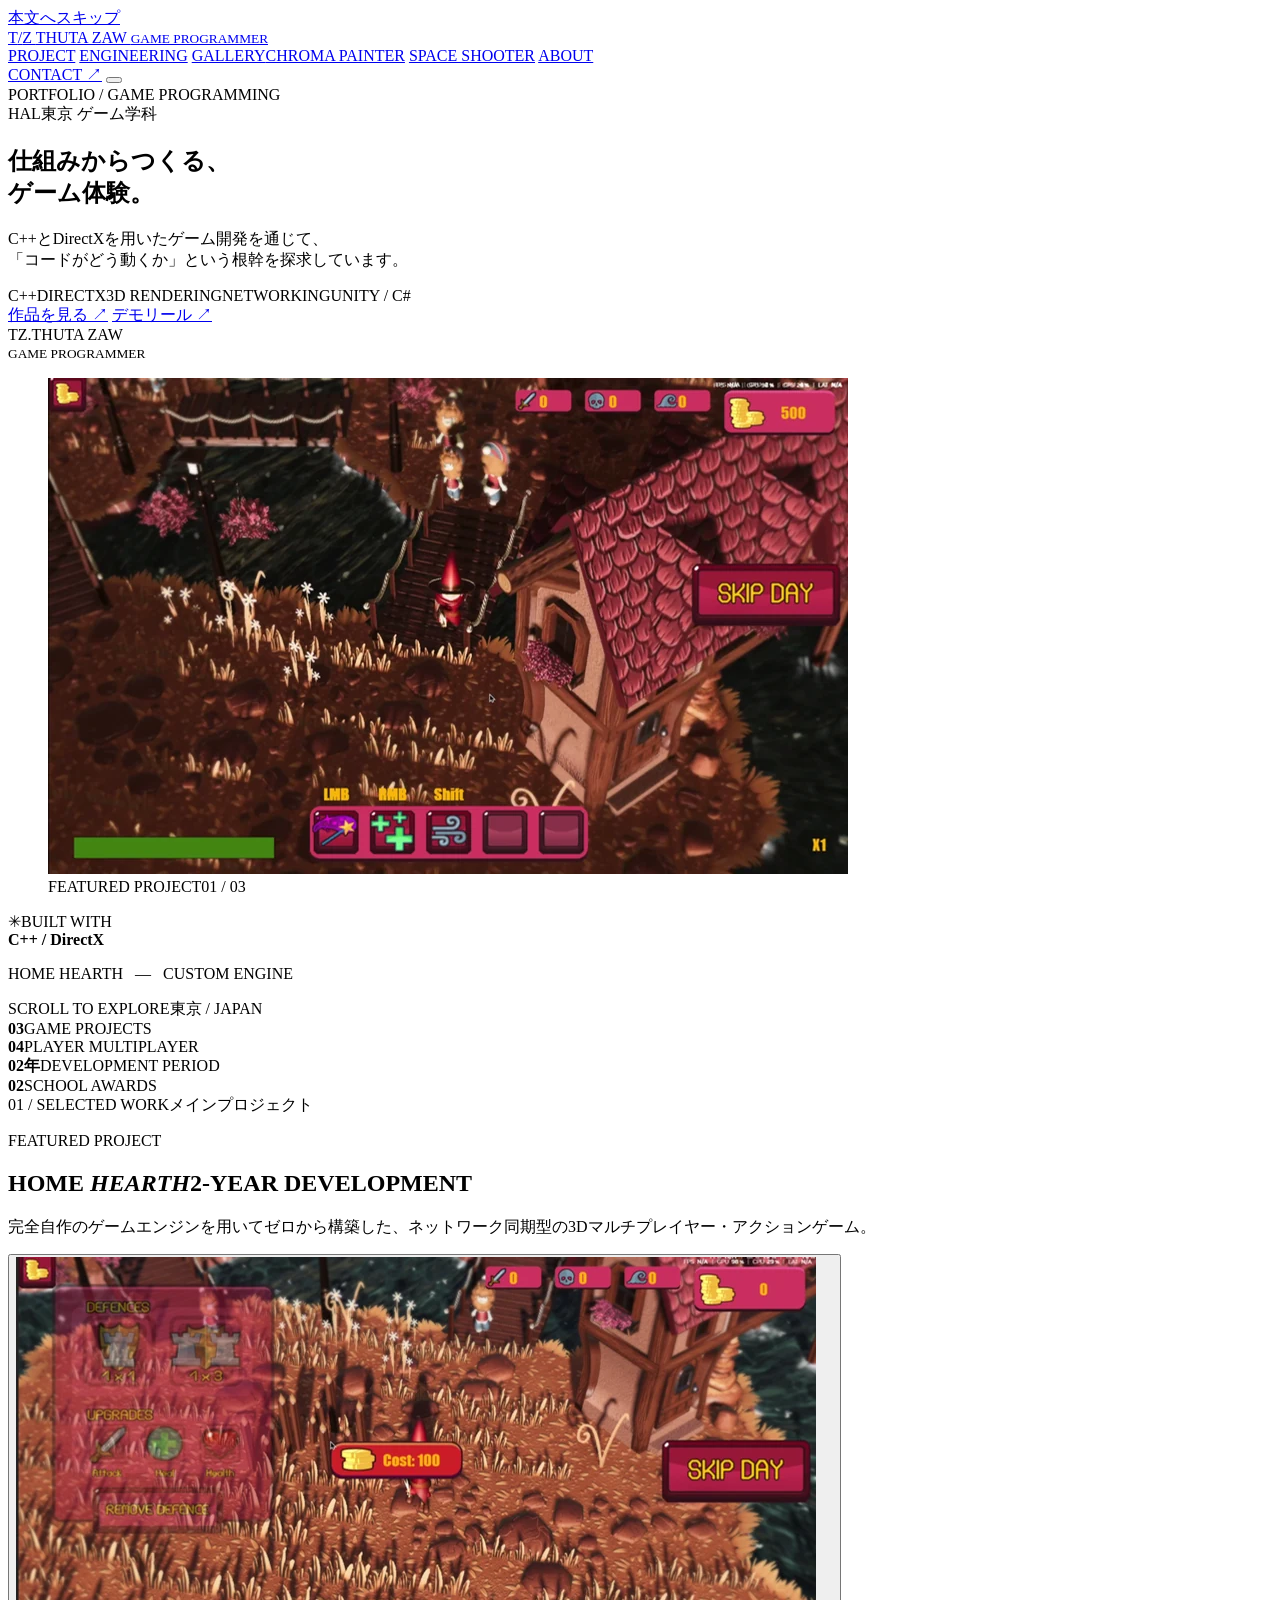
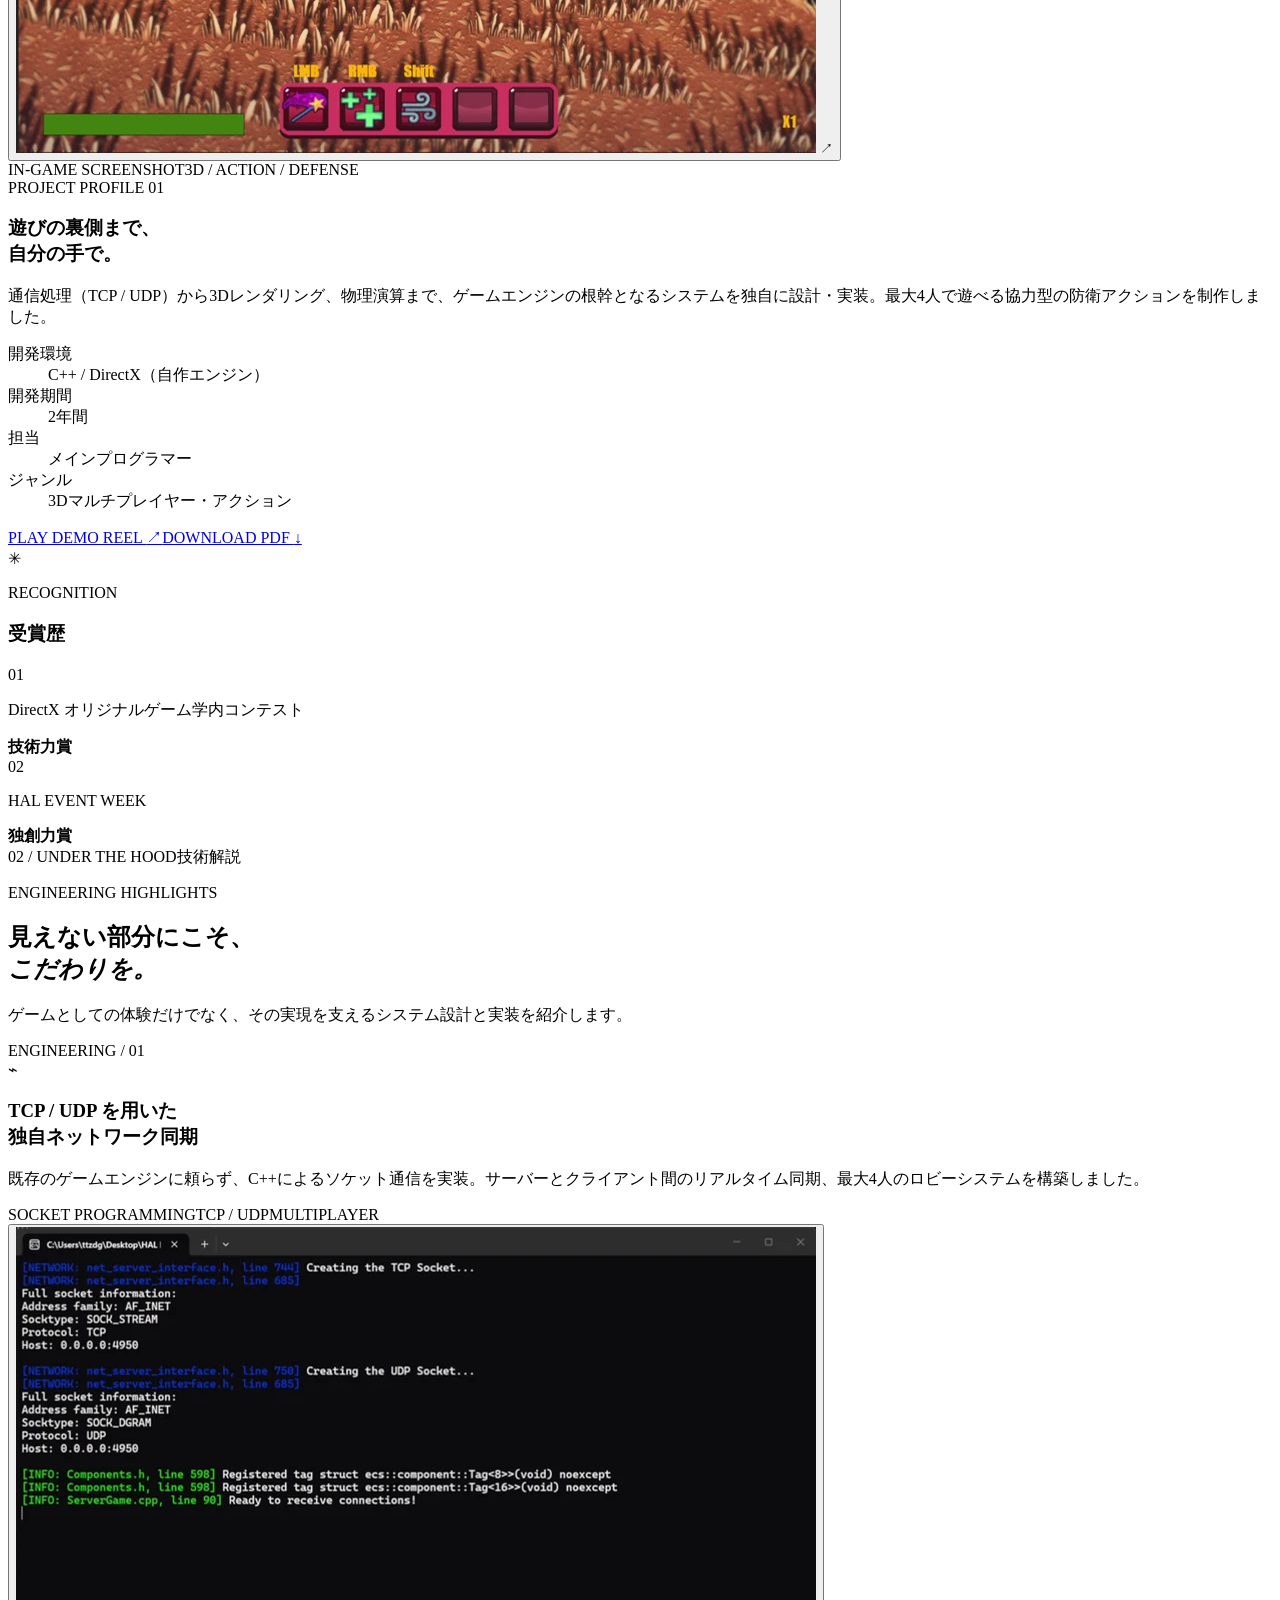
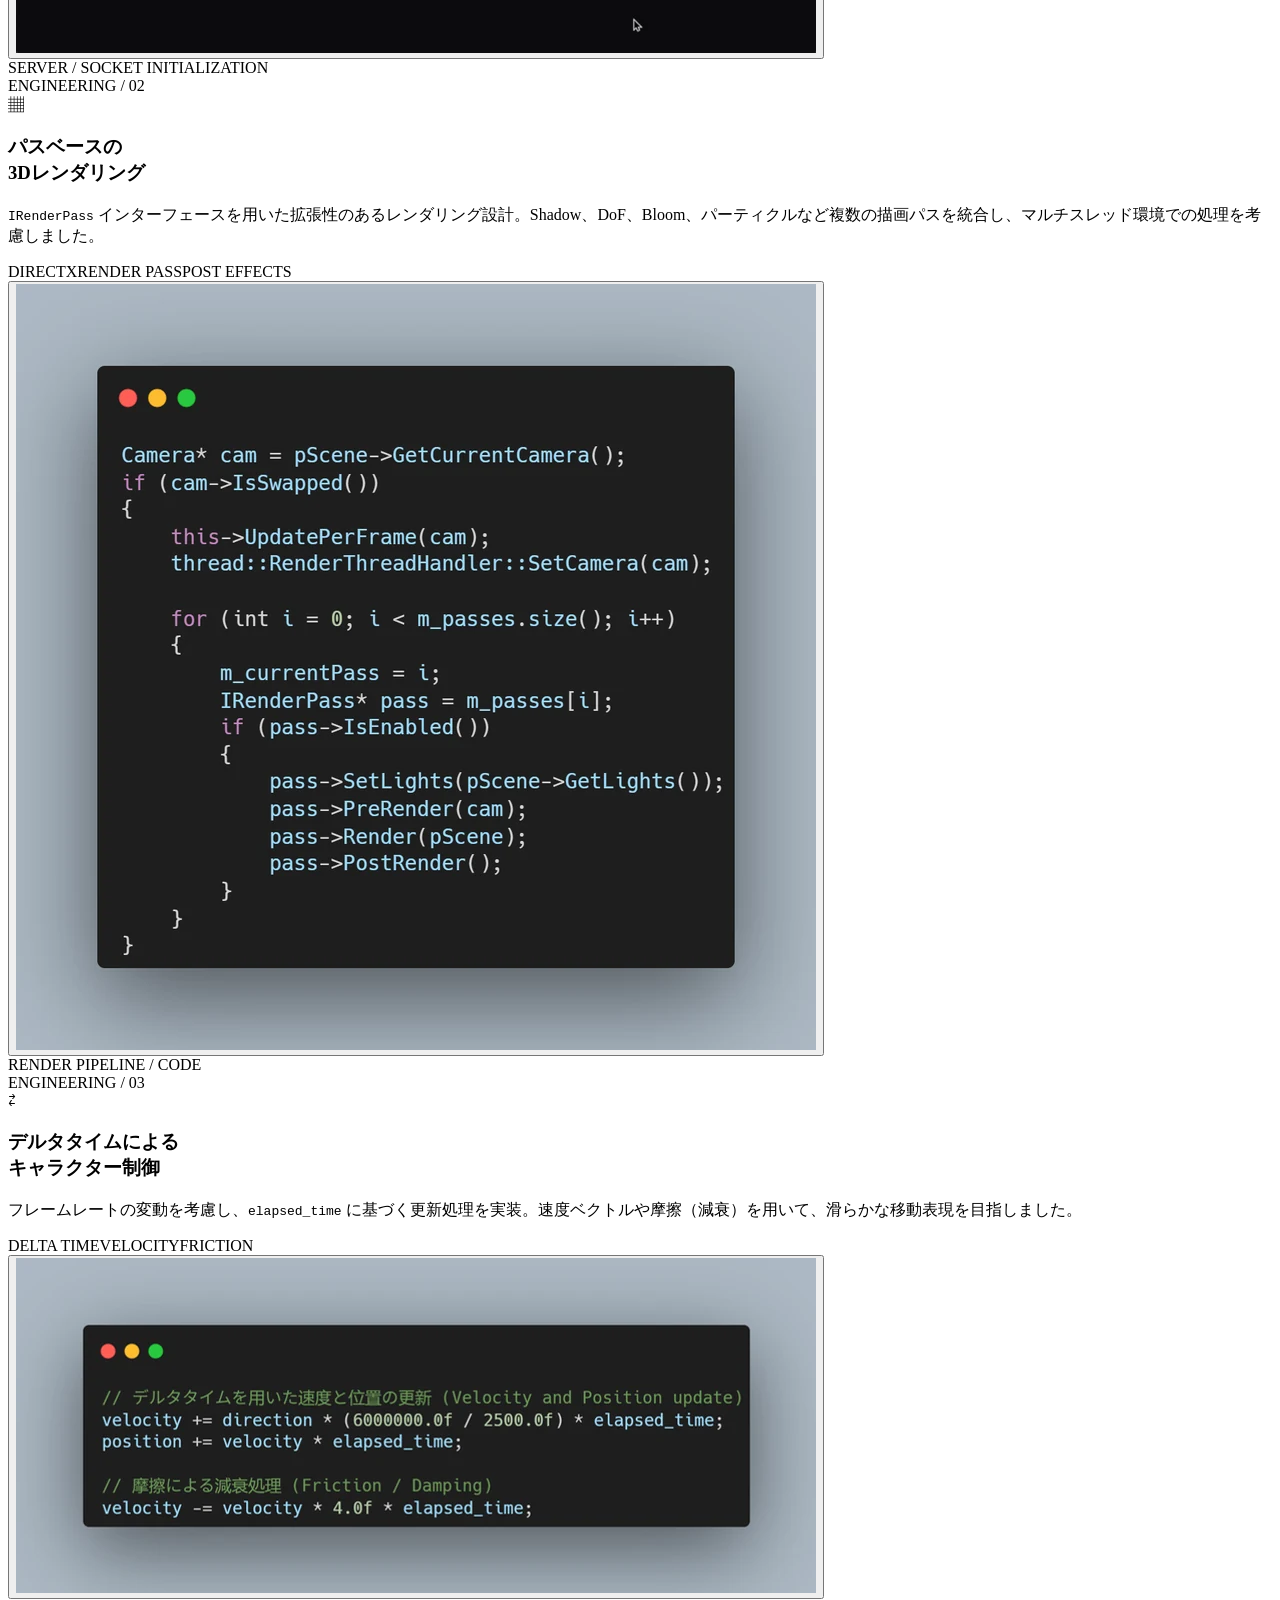
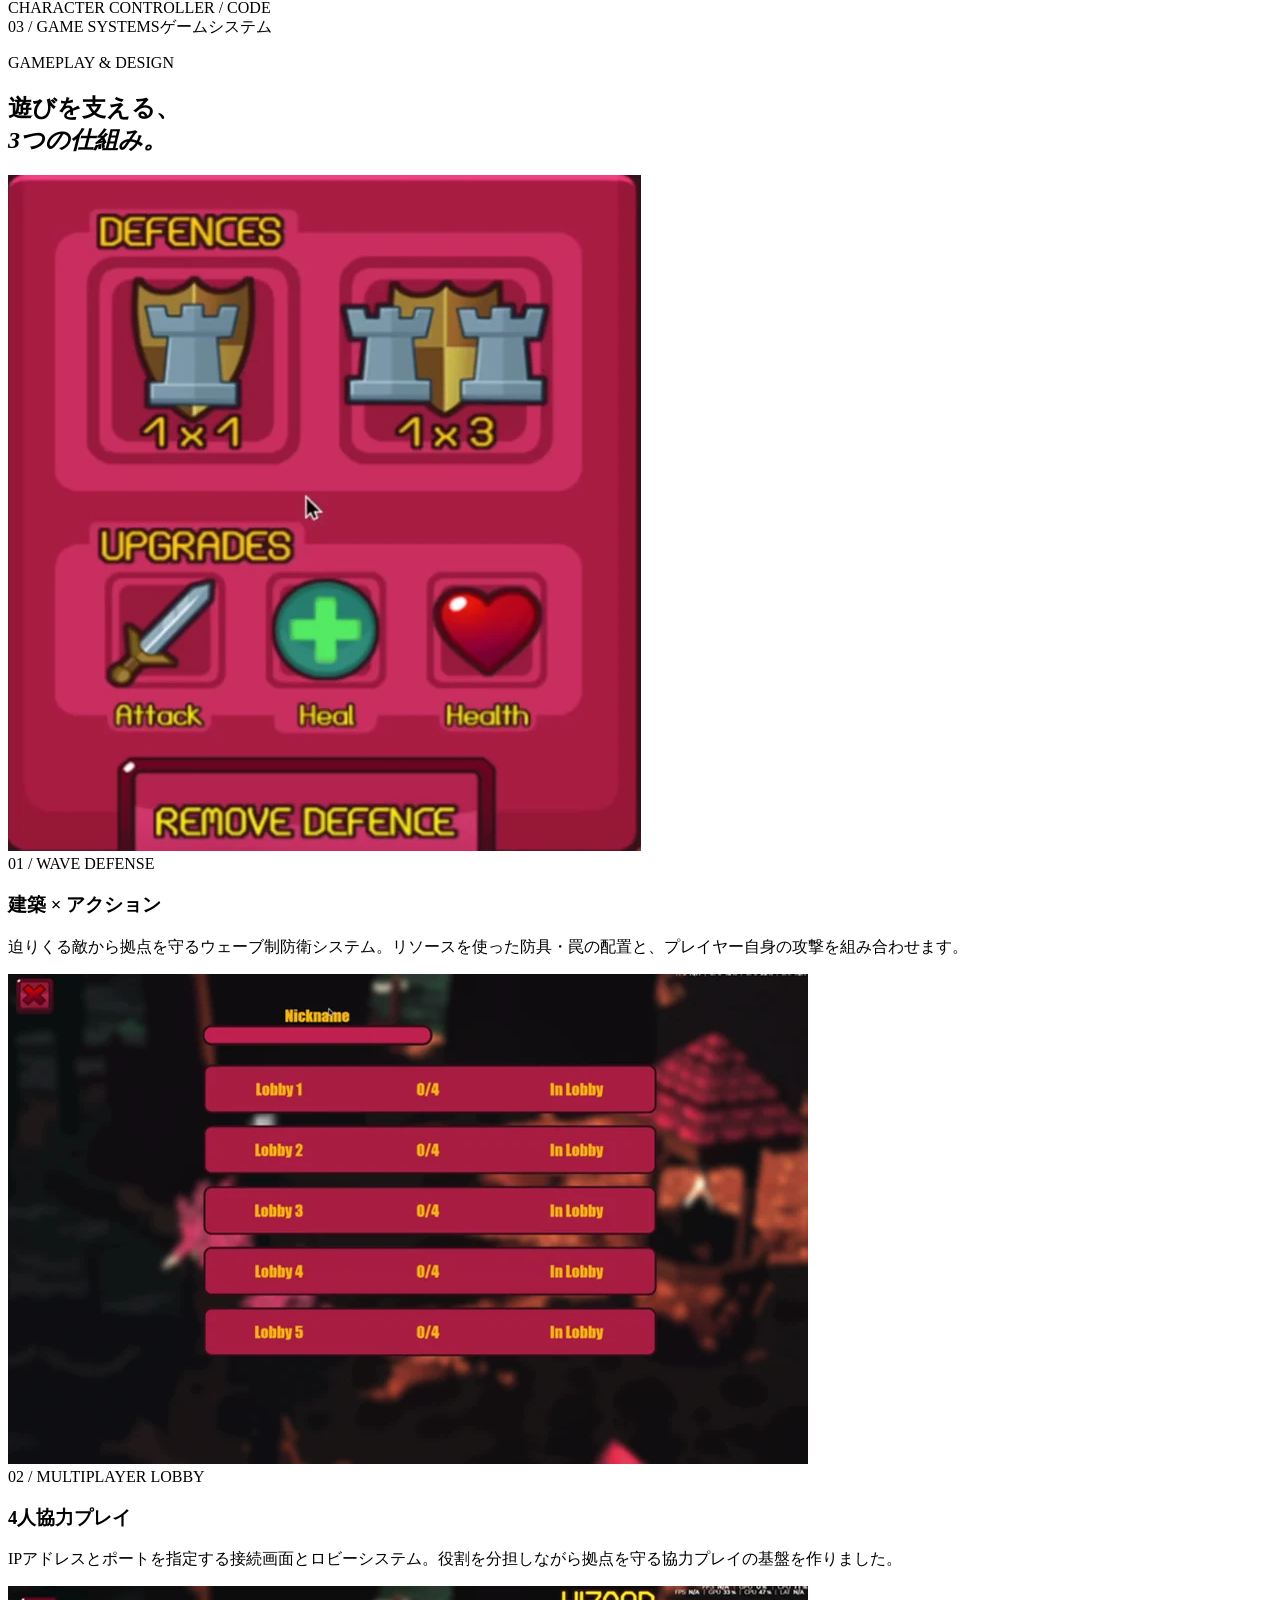
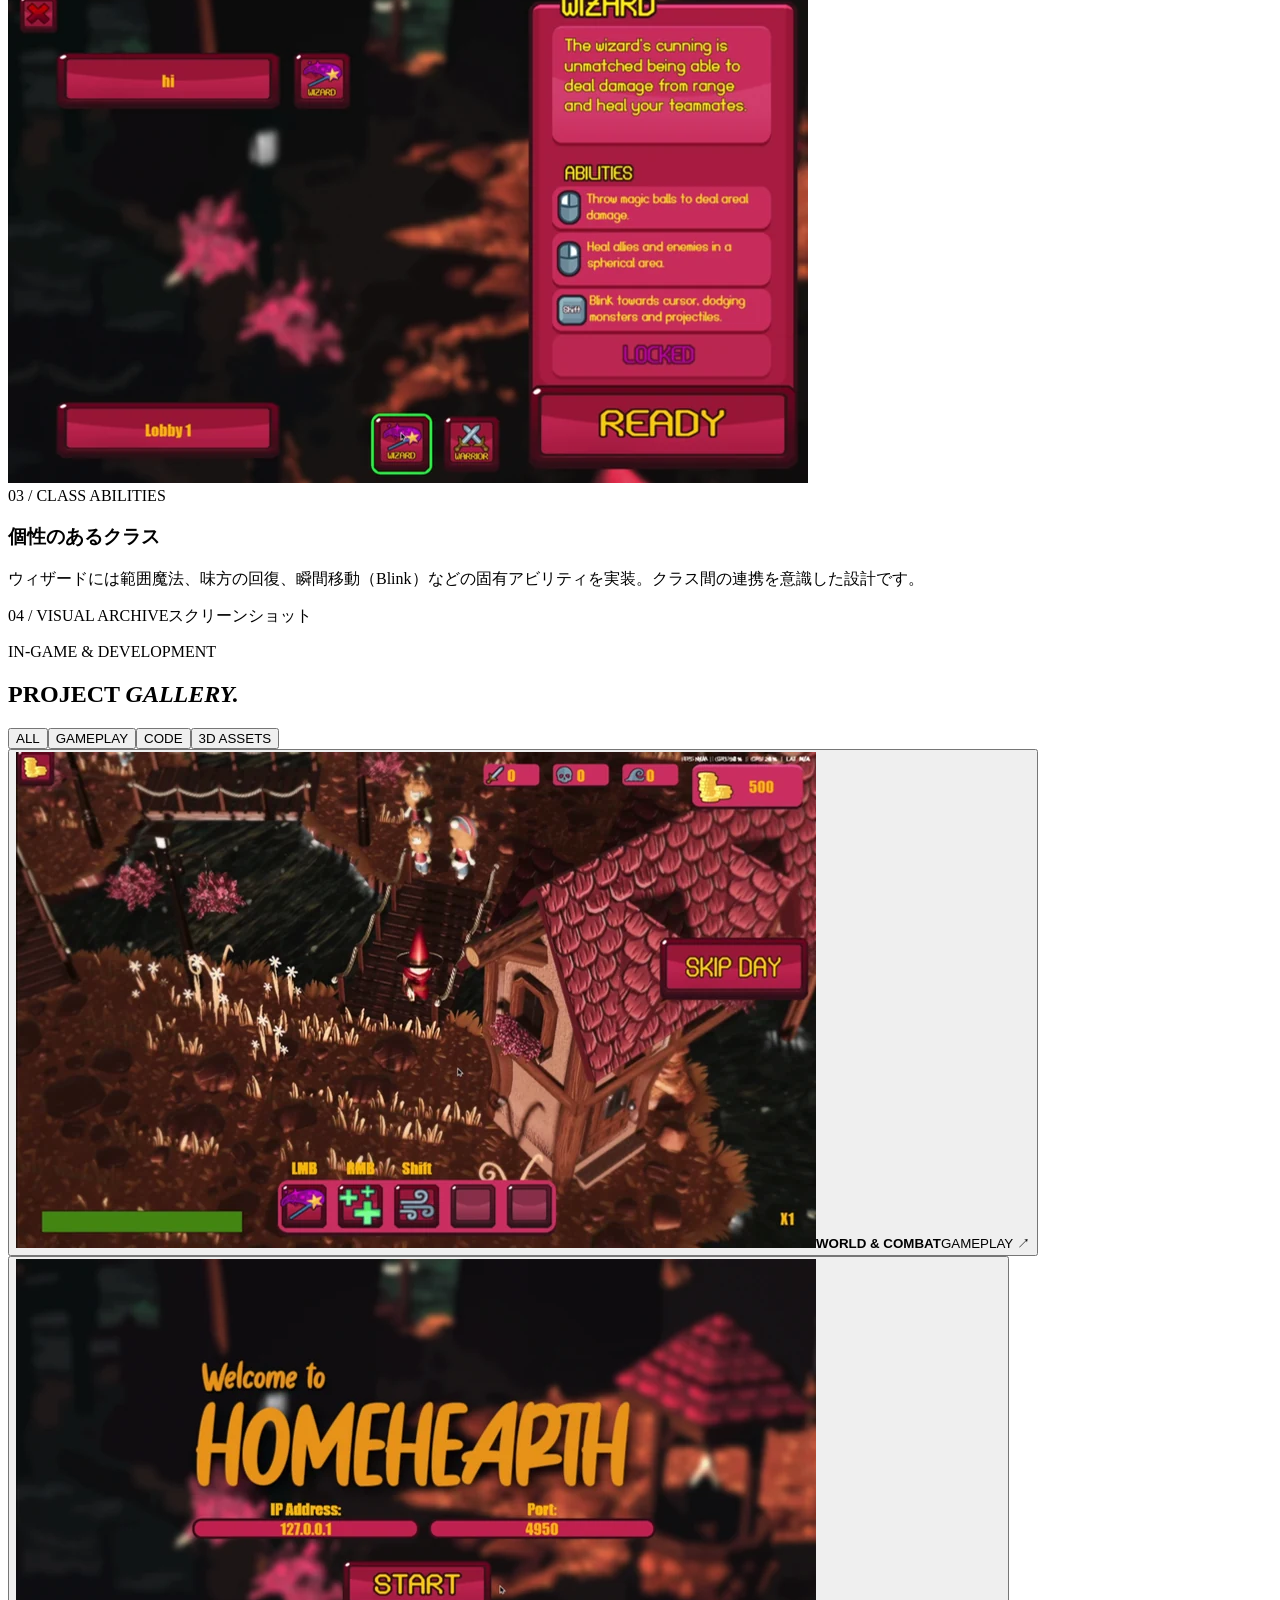
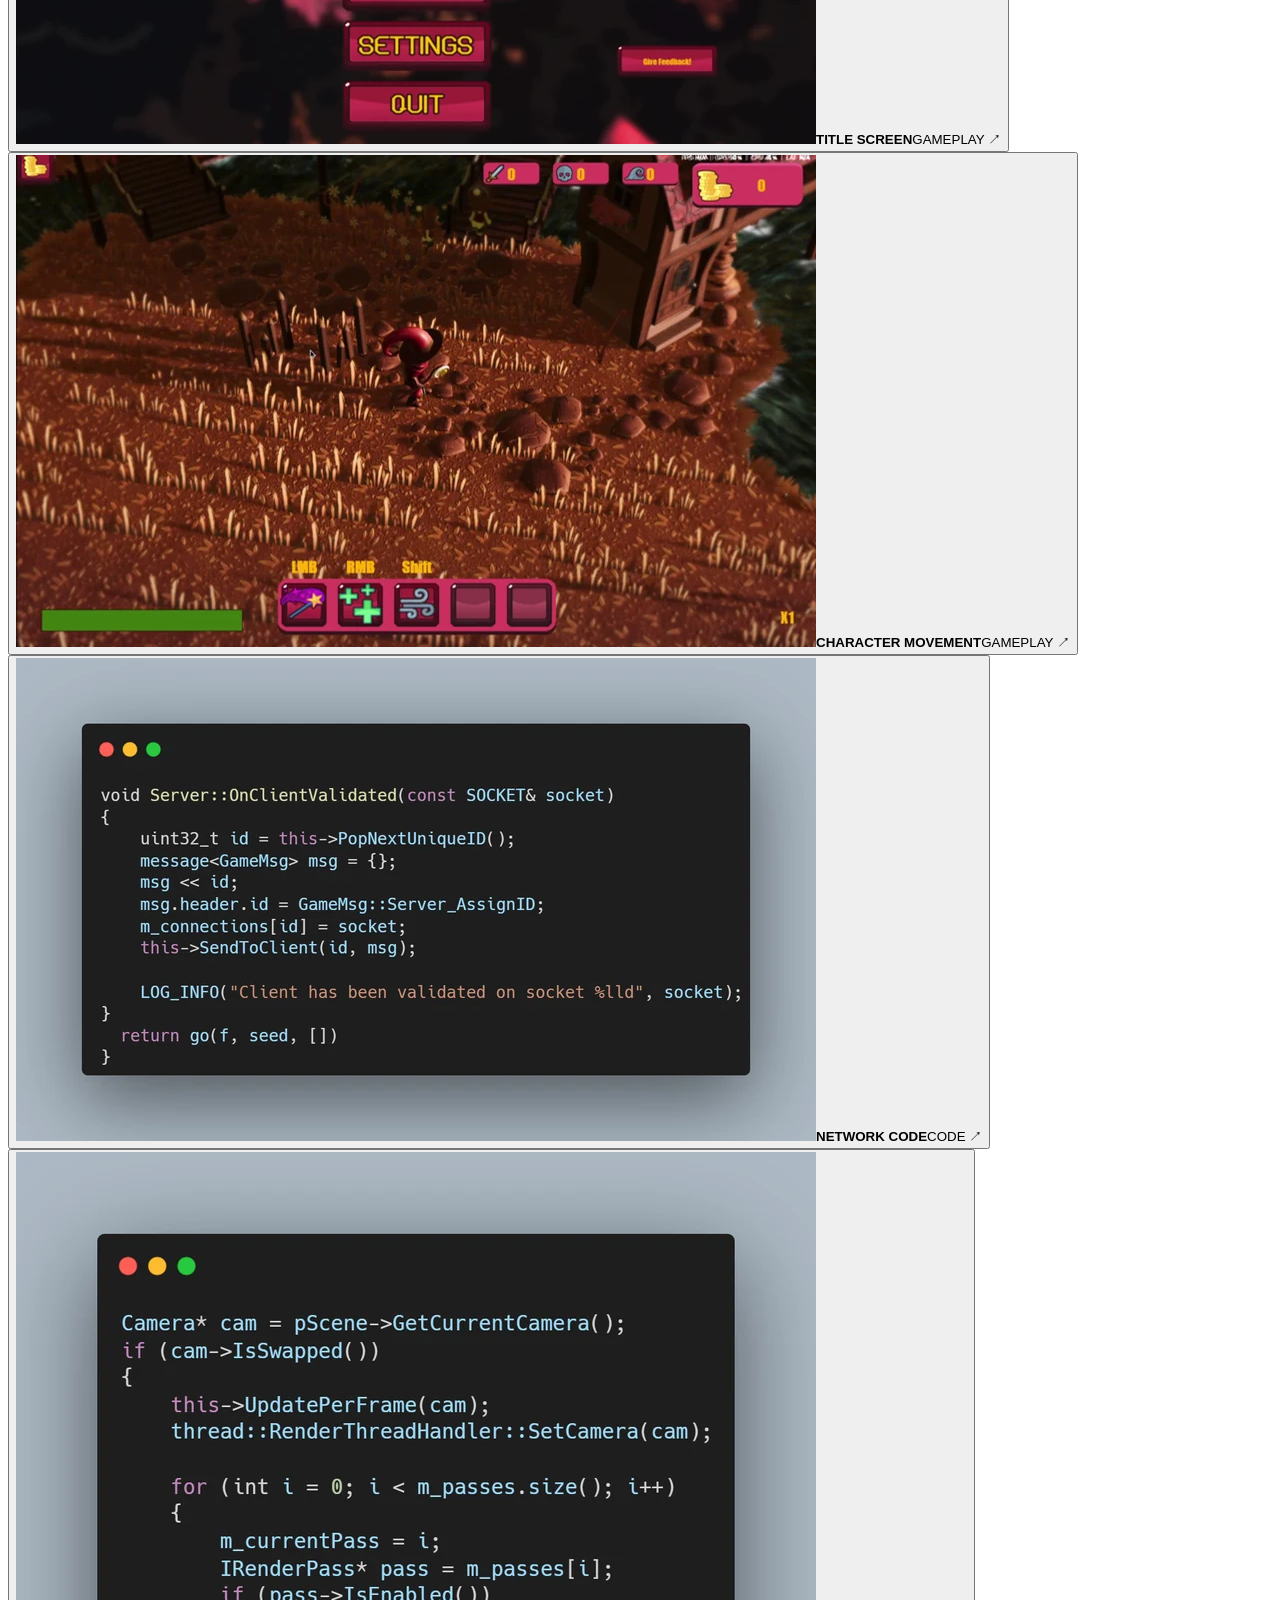
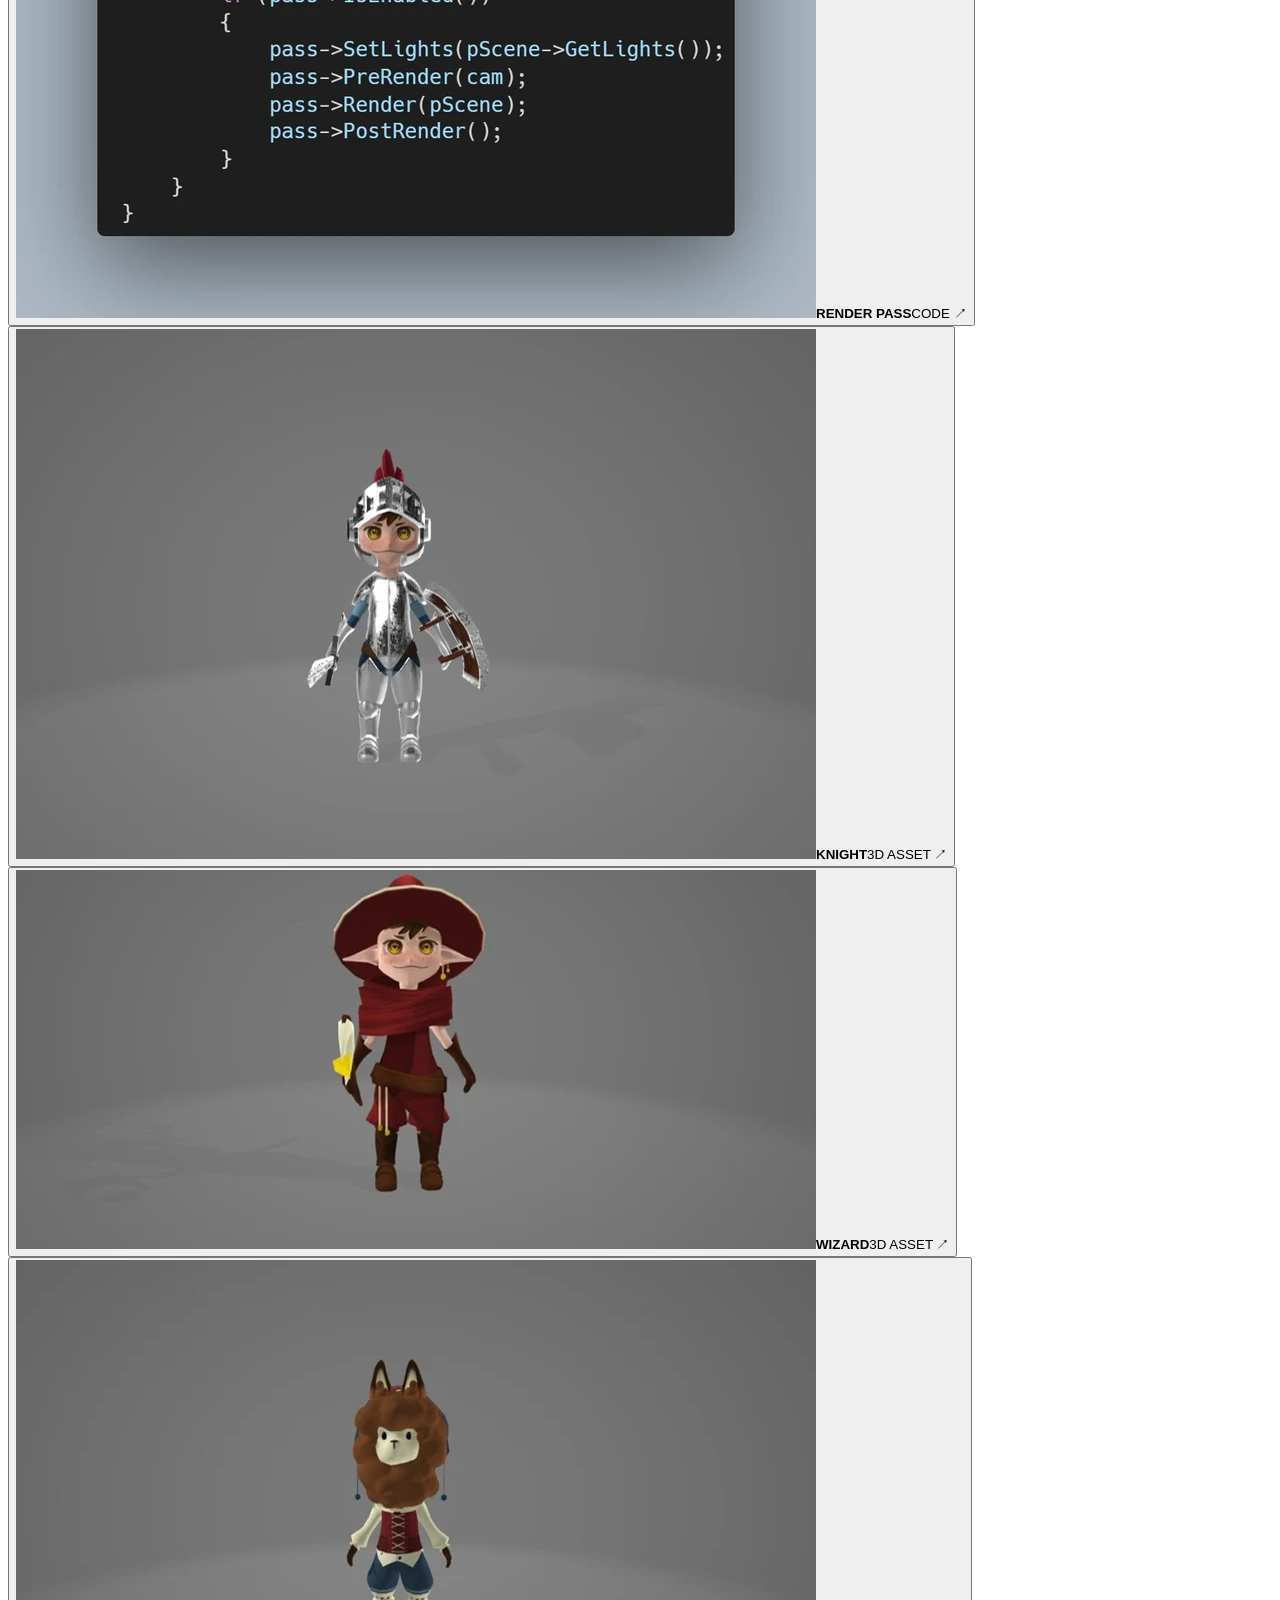
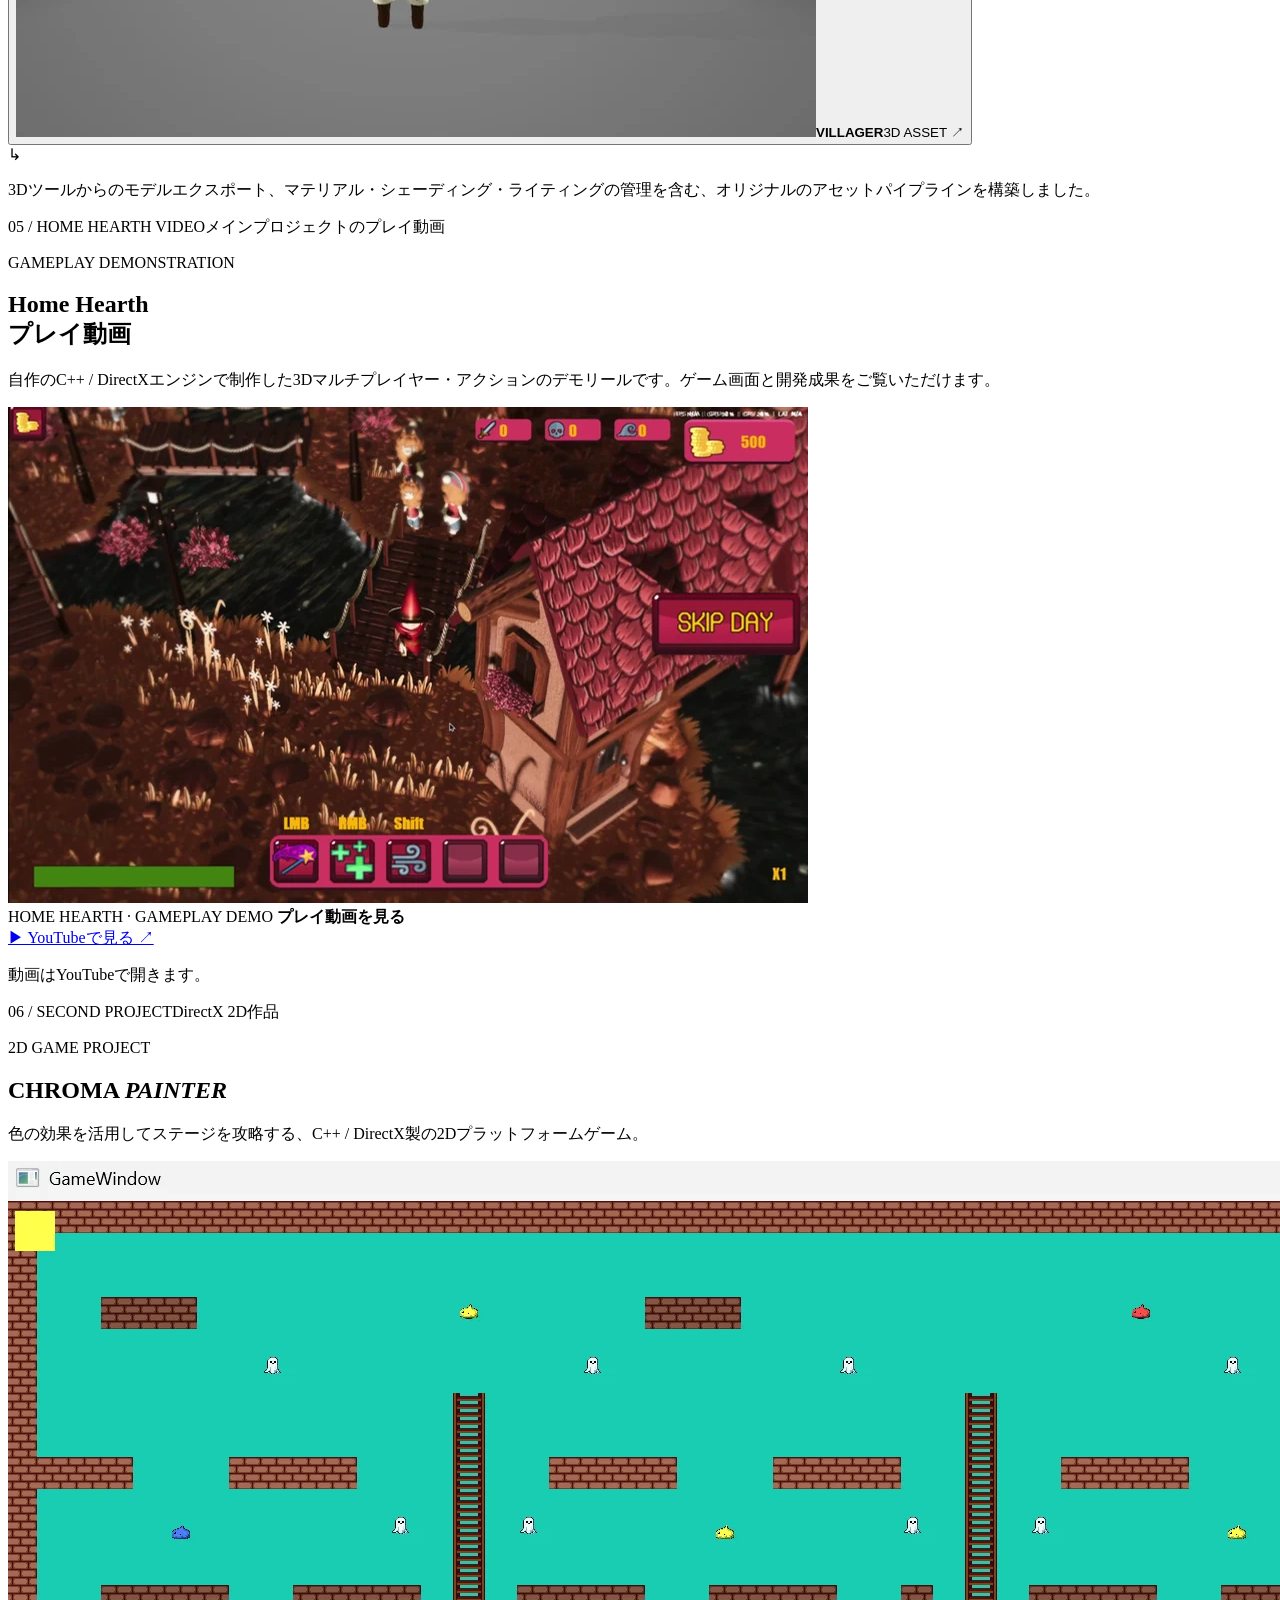
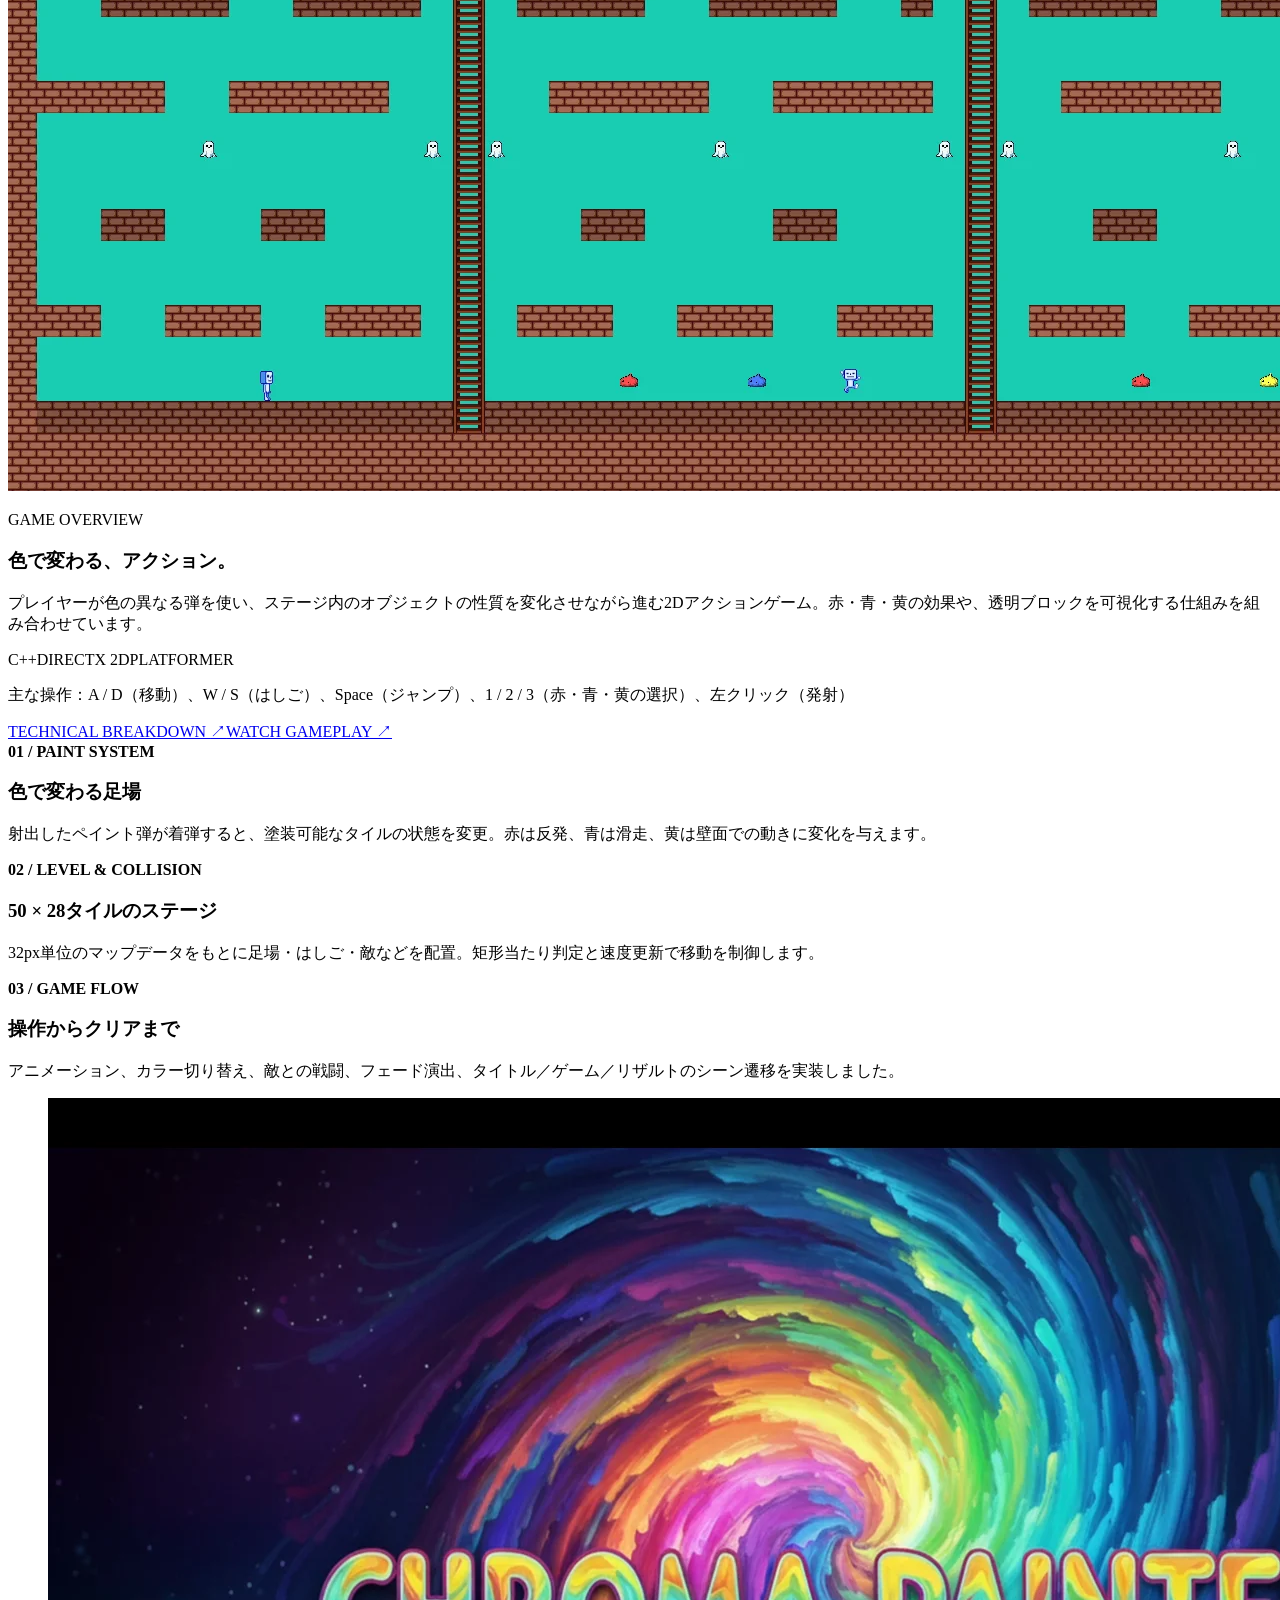
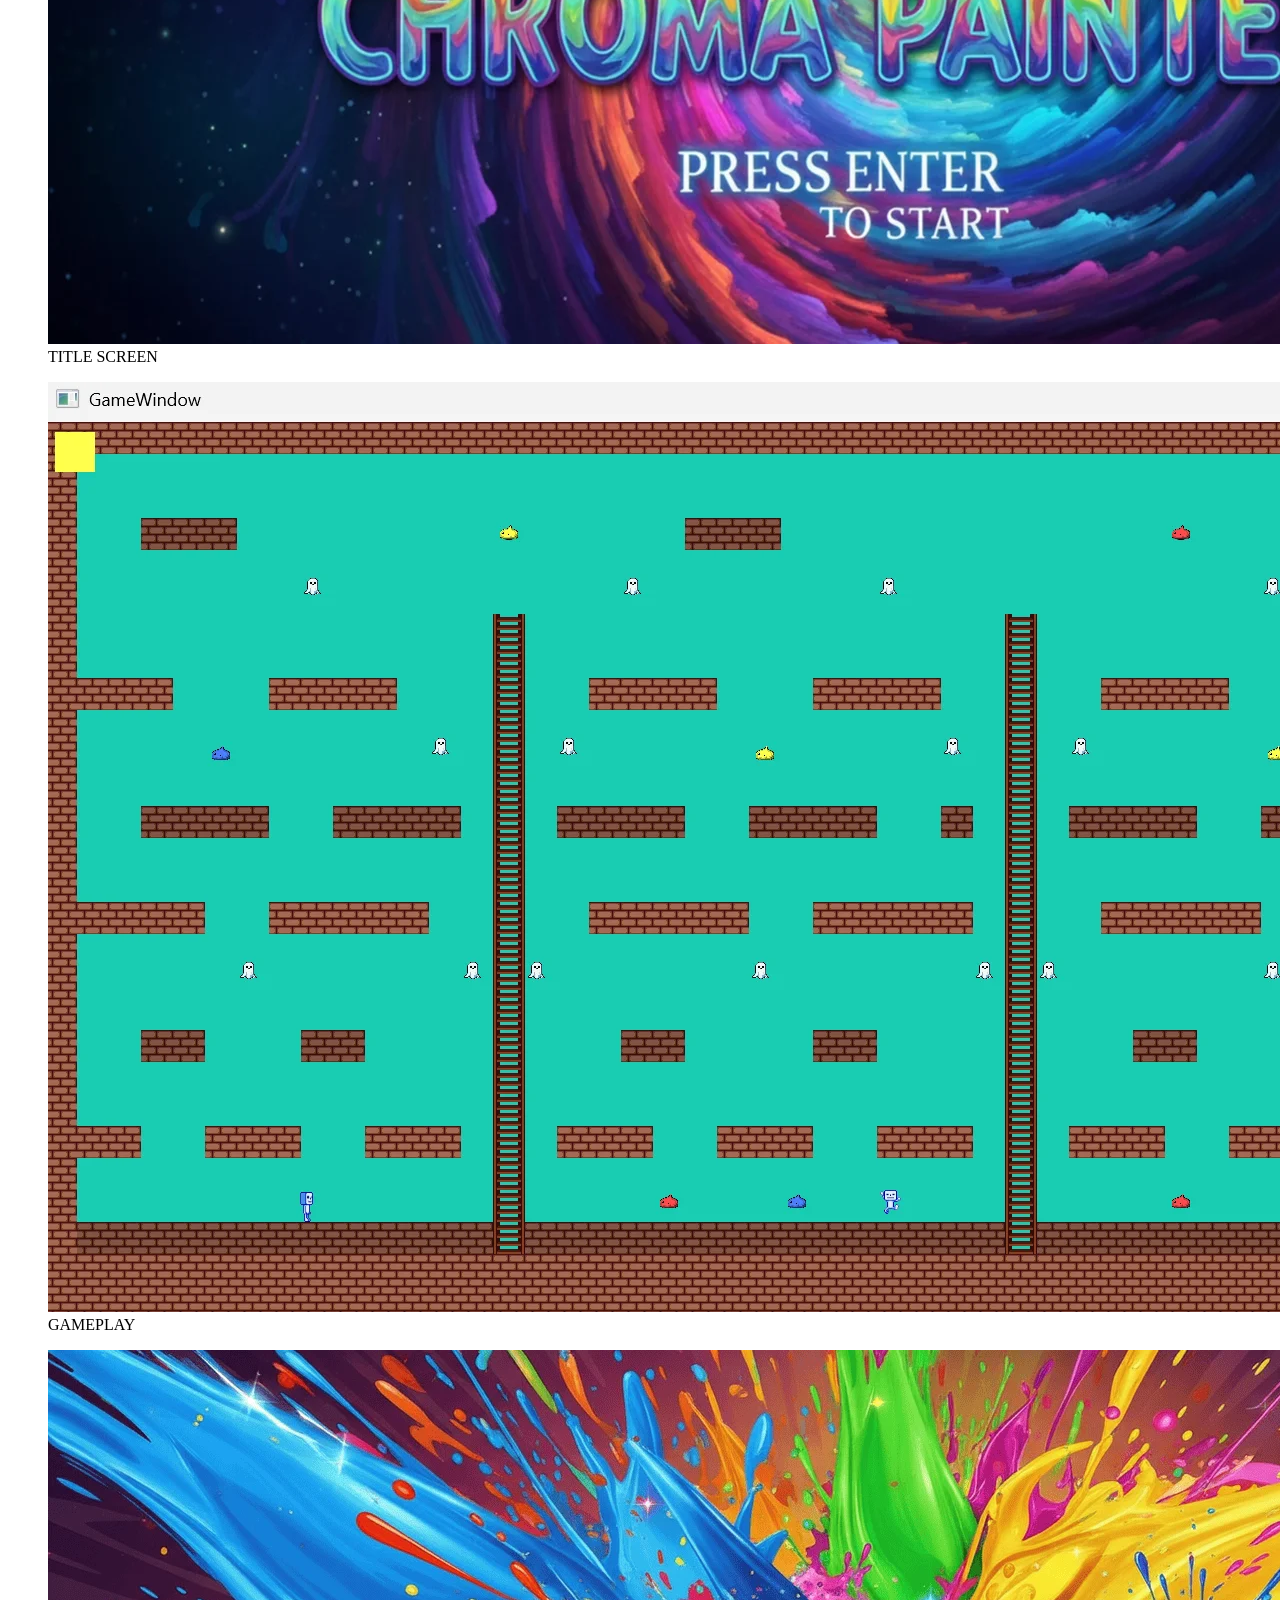
==== index.html @ 515f3f0d "Add files via upload" ====
<!doctype html>
<html lang="ja">
<head>
  <meta charset="utf-8" />
  <meta name="viewport" content="width=device-width, initial-scale=1" />
  <meta name="theme-color" content="#0d1015" />
  <meta name="description" content="THUTA ZAWのゲームプログラマーポートフォリオ。C++ / DirectXによる完全自作エンジンの3Dマルチプレイヤーゲーム『Home Hearth』『Chroma Painter』『Space Shooter』の3作品を紹介します。" />
  <meta property="og:type" content="website" />
  <meta property="og:title" content="THUTA ZAW | Game Programmer Portfolio" />
  <meta property="og:description" content="Home Hearth / Chroma Painter / Space Shooter — C++ / DirectX / Unity / C#" />
  <title>THUTA ZAW — Game Programmer Portfolio</title>
  <link rel="icon" href="assets/favicon.svg" type="image/svg+xml" />
  <link rel="stylesheet" href="style.css" />
  <link rel="stylesheet" href="space.css" />
  <script defer src="script.js"></script>
  <script defer src="video-embed.js"></script>
</head>
<body>
  <div class="page-progress" id="page-progress" aria-hidden="true"></div>
  <a class="skip-link" href="#main">本文へスキップ</a>
  <header class="site-header" id="top">
    <div class="header-inner container">
      <a class="brand" href="#top" aria-label="THUTA ZAW ポートフォリオ トップ">
        <span class="brand-symbol">T<span class="brand-accent">/</span>Z</span>
        <span class="brand-label">THUTA ZAW <small>GAME PROGRAMMER</small></span>
      </a>
      <nav class="desktop-nav" aria-label="メインナビゲーション">
        <a href="#work">PROJECT</a>
        <a href="#engineering">ENGINEERING</a>
        <a href="#gallery">GALLERY</a><a href="#chroma">CHROMA PAINTER</a>
        <a href="#space">SPACE SHOOTER</a>
        <a href="#about">ABOUT</a>
      </nav>
      <a class="header-contact" href="#contact">CONTACT <span aria-hidden="true">↗</span></a>
      <button class="menu-toggle" id="menu-toggle" type="button" aria-label="メニューを開く" aria-expanded="false" aria-controls="mobile-nav"><span></span><span></span></button>
    </div>
    <nav id="mobile-nav" class="mobile-nav" aria-label="モバイルメニュー" hidden>
      <a href="#work">PROJECT</a><a href="#engineering">ENGINEERING</a><a href="#gallery">GALLERY</a><a href="#chroma">CHROMA PAINTER</a><a href="#space">SPACE SHOOTER</a><a href="#about">ABOUT</a><a href="#contact">CONTACT</a>
    </nav>
  </header>

  <main id="main">
    <section class="hero section" aria-labelledby="hero-title">
      <div class="hero-orb orb-one" aria-hidden="true"></div><div class="hero-orb orb-two" aria-hidden="true"></div>
      <div class="hero-grid container">
        <div class="hero-copy reveal">
          <div class="eyebrow"><span class="eyebrow-line"></span> PORTFOLIO / GAME PROGRAMMING</div>
          <div class="availability"><span class="pulse"></span> HAL東京 ゲーム学科</div>
          <h1 id="hero-title">仕組みからつくる、<br /><span class="gradient-text">ゲーム体験。</span></h1>
          <p class="hero-lead">C++とDirectXを用いたゲーム開発を通じて、<br class="desktop-only" />「コードがどう動くか」という根幹を探求しています。</p>
          <div class="hero-tags" aria-label="主な技術"><span>C++</span><span>DIRECTX</span><span>3D RENDERING</span><span>NETWORKING</span><span>UNITY / C#</span></div>
          <div class="hero-actions">
            <a class="btn btn-primary" href="#work">作品を見る <span aria-hidden="true">↗</span></a>
            <a class="btn btn-outline" href="#home-video">デモリール <span aria-hidden="true">↗</span></a>
          </div>
          <div class="hero-signoff"><span class="signoff-mark">TZ.</span><span>THUTA ZAW<br /><small>GAME PROGRAMMER</small></span></div>
        </div>
        <div class="hero-visual reveal">
          <div class="visual-backdrop"></div>
          <figure class="hero-poster">
            <img src="assets/p05_01.webp" alt="Home Hearthの3Dゲームプレイ画面。村の建物とキャラクター、アイテムUIが表示されている" fetchpriority="high" />
            <figcaption><span class="poster-indicator"><i></i> FEATURED PROJECT</span><span class="poster-count">01 / 03</span></figcaption>
          </figure>
          <div class="floating-label"><span class="float-symbol">✳</span><span>BUILT WITH<br /><strong>C++ / DirectX</strong></span></div>
          <p class="poster-side-note">HOME HEARTH &nbsp; — &nbsp; CUSTOM ENGINE</p>
        </div>
      </div>
      <div class="hero-bottom container"><span>SCROLL TO EXPLORE</span><span class="scroll-stem" aria-hidden="true"></span><span>東京 / JAPAN</span></div>
    </section>

    <section class="stats-strip" aria-label="プロジェクトの特徴">
      <div class="container stats-grid">
        <div class="stat"><strong>03</strong><span>GAME PROJECTS</span></div>
        <div class="stat"><strong>04</strong><span>PLAYER MULTIPLAYER</span></div>
        <div class="stat"><strong>02<span class="stat-unit">年</span></strong><span>DEVELOPMENT PERIOD</span></div>
        <div class="stat"><strong>02</strong><span>SCHOOL AWARDS</span></div>
      </div>
    </section>

    <section id="work" class="section work-section">
      <div class="container">
        <div class="section-topline reveal"><span class="section-index">01 / SELECTED WORK</span><span class="thin-rule"></span><span class="section-aside">メインプロジェクト</span></div>
        <div class="work-heading reveal"><div><p class="section-overline">FEATURED PROJECT</p><h2 class="display-heading">HOME <em>HEARTH</em><span class="work-period">2-YEAR DEVELOPMENT</span></h2></div><p class="work-intro">完全自作のゲームエンジンを用いてゼロから構築した、ネットワーク同期型の3Dマルチプレイヤー・アクションゲーム。</p></div>
        <div class="work-main-grid">
          <div class="feature-media reveal">
            <button type="button" class="image-zoom" data-image="assets/p07_01.webp" data-alt="Home Hearthの防衛設備配置シーン" aria-label="Home Hearthのゲームプレイ画像を拡大">
              <img src="assets/p07_01.webp" alt="Home Hearthのゲームプレイ。拠点防衛のために設備を配置する画面" loading="lazy" />
              <span class="zoom-corner" aria-hidden="true">↗</span>
            </button>
            <div class="media-caption"><span>IN-GAME SCREENSHOT</span><span>3D / ACTION / DEFENSE</span></div>
          </div>
          <div class="work-details reveal">
            <div class="detail-kicker">PROJECT PROFILE <span>01</span></div>
            <h3>遊びの裏側まで、<br />自分の手で。</h3>
            <p>通信処理（TCP / UDP）から3Dレンダリング、物理演算まで、ゲームエンジンの根幹となるシステムを独自に設計・実装。最大4人で遊べる協力型の防衛アクションを制作しました。</p>
            <dl class="meta-list">
              <div><dt>開発環境</dt><dd>C++ / DirectX（自作エンジン）</dd></div>
              <div><dt>開発期間</dt><dd>2年間</dd></div>
              <div><dt>担当</dt><dd>メインプログラマー</dd></div>
              <div><dt>ジャンル</dt><dd>3Dマルチプレイヤー・アクション</dd></div>
            </dl>
            <div class="work-links"><a class="text-link" href="#home-video">PLAY DEMO REEL <span>↗</span></a><a class="text-link" href="THUTA_ZAW_Portfolio.pdf" download>DOWNLOAD PDF <span>↓</span></a></div>
          </div>
        </div>
        <div class="awards reveal">
          <div class="awards-head"><span class="award-star">✳</span><div><p class="section-overline">RECOGNITION</p><h3>受賞歴</h3></div></div>
          <div class="award-entry"><span>01</span><p>DirectX オリジナルゲーム学内コンテスト</p><strong>技術力賞</strong></div>
          <div class="award-entry"><span>02</span><p>HAL EVENT WEEK</p><strong>独創力賞</strong></div>
        </div>
      </div>
    </section>


    <section id="engineering" class="section engineering-section">
      <div class="container">
        <div class="section-topline reveal"><span class="section-index">02 / UNDER THE HOOD</span><span class="thin-rule"></span><span class="section-aside">技術解説</span></div>
        <div class="section-title-row reveal"><div><p class="section-overline">ENGINEERING HIGHLIGHTS</p><h2 class="section-heading">見えない部分にこそ、<br /><em>こだわりを。</em></h2></div><p class="section-description">ゲームとしての体験だけでなく、その実現を支えるシステム設計と実装を紹介します。</p></div>

        <article class="tech-feature tech-feature-left reveal">
          <div class="tech-copy"><span class="tech-index">ENGINEERING / 01</span><div class="tech-mini-icon" aria-hidden="true">⌁</div><h3>TCP / UDP を用いた<br />独自ネットワーク同期</h3><p>既存のゲームエンジンに頼らず、C++によるソケット通信を実装。サーバーとクライアント間のリアルタイム同期、最大4人のロビーシステムを構築しました。</p><div class="chip-row"><span>SOCKET PROGRAMMING</span><span>TCP / UDP</span><span>MULTIPLAYER</span></div></div>
          <div class="tech-visual"><button type="button" class="image-zoom tech-image" data-image="assets/p04_01.webp" data-alt="TCPとUDPのソケット作成ログ" aria-label="ネットワークログを拡大"><img src="assets/p04_01.webp" alt="Home HearthのTCP / UDPサーバー起動時のコンソールログ" loading="lazy" /></button><div class="tech-image-caption">SERVER / SOCKET INITIALIZATION</div></div>
        </article>
        <article class="tech-feature tech-feature-right reveal">
          <div class="tech-copy"><span class="tech-index">ENGINEERING / 02</span><div class="tech-mini-icon" aria-hidden="true">▦</div><h3>パスベースの<br />3Dレンダリング</h3><p><code>IRenderPass</code> インターフェースを用いた拡張性のあるレンダリング設計。Shadow、DoF、Bloom、パーティクルなど複数の描画パスを統合し、マルチスレッド環境での処理を考慮しました。</p><div class="chip-row"><span>DIRECTX</span><span>RENDER PASS</span><span>POST EFFECTS</span></div></div>
          <div class="tech-visual tech-stack"><button type="button" class="image-zoom tech-image" data-image="assets/p05_02.webp" data-alt="IRenderPassによる描画パイプラインのコード" aria-label="描画パイプラインのコードを拡大"><img src="assets/p05_02.webp" alt="IRenderPassインターフェースを使ったパスベース描画のコード" loading="lazy" /></button><div class="tech-image-caption">RENDER PIPELINE / CODE</div></div>
        </article>
        <article class="tech-feature tech-feature-left reveal">
          <div class="tech-copy"><span class="tech-index">ENGINEERING / 03</span><div class="tech-mini-icon" aria-hidden="true">⇄</div><h3>デルタタイムによる<br />キャラクター制御</h3><p>フレームレートの変動を考慮し、<code>elapsed_time</code> に基づく更新処理を実装。速度ベクトルや摩擦（減衰）を用いて、滑らかな移動表現を目指しました。</p><div class="chip-row"><span>DELTA TIME</span><span>VELOCITY</span><span>FRICTION</span></div></div>
          <div class="tech-visual"><button type="button" class="image-zoom tech-image" data-image="assets/p06_02.webp" data-alt="デルタタイムによる速度・位置更新のコード" aria-label="キャラクター制御のコードを拡大"><img src="assets/p06_02.webp" alt="elapsed_timeを使った速度・位置更新と摩擦処理のC++コード" loading="lazy" /></button><div class="tech-image-caption">CHARACTER CONTROLLER / CODE</div></div>
        </article>
      </div>
    </section>

    <section class="section systems-section" id="systems">
      <div class="container">
        <div class="section-topline reveal"><span class="section-index">03 / GAME SYSTEMS</span><span class="thin-rule"></span><span class="section-aside">ゲームシステム</span></div>
        <div class="section-title-row reveal"><div><p class="section-overline">GAMEPLAY &amp; DESIGN</p><h2 class="section-heading">遊びを支える、<br /><em>3つの仕組み。</em></h2></div></div>
        <div class="system-grid">
          <article class="system-card reveal"><div class="system-image"><img src="assets/p07_02.webp" alt="罠・防御設備の建築とアップグレードを行うゲームUI" loading="lazy" /></div><div class="system-body"><span class="system-no">01 / WAVE DEFENSE</span><h3>建築 × アクション</h3><p>迫りくる敵から拠点を守るウェーブ制防衛システム。リソースを使った防具・罠の配置と、プレイヤー自身の攻撃を組み合わせます。</p></div></article>
          <article class="system-card reveal"><div class="system-image"><img src="assets/p08_02.webp" alt="4人用ロビーを複数表示する接続画面" loading="lazy" /></div><div class="system-body"><span class="system-no">02 / MULTIPLAYER LOBBY</span><h3>4人協力プレイ</h3><p>IPアドレスとポートを指定する接続画面とロビーシステム。役割を分担しながら拠点を守る協力プレイの基盤を作りました。</p></div></article>
          <article class="system-card reveal"><div class="system-image"><img src="assets/p08_01.webp" alt="ウィザードのスキルとクラス選択画面" loading="lazy" /></div><div class="system-body"><span class="system-no">03 / CLASS ABILITIES</span><h3>個性のあるクラス</h3><p>ウィザードには範囲魔法、味方の回復、瞬間移動（Blink）などの固有アビリティを実装。クラス間の連携を意識した設計です。</p></div></article>
        </div>
      </div>
    </section>

    <section id="gallery" class="section gallery-section">
      <div class="container">
        <div class="section-topline reveal"><span class="section-index">04 / VISUAL ARCHIVE</span><span class="thin-rule"></span><span class="section-aside">スクリーンショット</span></div>
        <div class="section-title-row gallery-title reveal"><div><p class="section-overline">IN-GAME &amp; DEVELOPMENT</p><h2 class="section-heading">PROJECT <em>GALLERY.</em></h2></div><div class="gallery-filters" role="group" aria-label="ギャラリーの種類"><button type="button" class="filter is-active" data-filter="all" aria-pressed="true">ALL</button><button type="button" class="filter" data-filter="gameplay" aria-pressed="false">GAMEPLAY</button><button type="button" class="filter" data-filter="code" aria-pressed="false">CODE</button><button type="button" class="filter" data-filter="models" aria-pressed="false">3D ASSETS</button></div></div>
        <div class="gallery-grid">
          <button class="gallery-item gallery-wide reveal" type="button" data-category="gameplay" data-image="assets/p05_01.webp" data-alt="Home Hearthのゲームプレイ。家、キャラクター、ゲームUI" aria-label="ゲームプレイ画像を拡大"><img src="assets/p05_01.webp" alt="Home Hearthの家とキャラクターがある3Dフィールド" loading="lazy" /><span class="gallery-overlay"><strong>WORLD &amp; COMBAT</strong><span>GAMEPLAY ↗</span></span></button>
          <button class="gallery-item reveal" type="button" data-category="gameplay" data-image="assets/p03_01.webp" data-alt="Home Hearthのタイトル画面" aria-label="タイトル画面を拡大"><img src="assets/p03_01.webp" alt="Home Hearthのタイトル画面と接続設定UI" loading="lazy" /><span class="gallery-overlay"><strong>TITLE SCREEN</strong><span>GAMEPLAY ↗</span></span></button>
          <button class="gallery-item reveal" type="button" data-category="gameplay" data-image="assets/p06_01.webp" data-alt="キャラクターが移動するゲームプレイ画面" aria-label="移動シーンを拡大"><img src="assets/p06_01.webp" alt="キャラクター移動のゲームプレイ画面" loading="lazy" /><span class="gallery-overlay"><strong>CHARACTER MOVEMENT</strong><span>GAMEPLAY ↗</span></span></button>
          <button class="gallery-item reveal" type="button" data-category="code" data-image="assets/p04_02.webp" data-alt="ネットワーク実装のソースコード" aria-label="ネットワークソースコードを拡大"><img src="assets/p04_02.webp" alt="サーバー接続処理のC++ソースコード" loading="lazy" /><span class="gallery-overlay"><strong>NETWORK CODE</strong><span>CODE ↗</span></span></button>
          <button class="gallery-item reveal" type="button" data-category="code" data-image="assets/p05_02.webp" data-alt="3Dレンダリングのソースコード" aria-label="レンダリングソースコードを拡大"><img src="assets/p05_02.webp" alt="3Dレンダーパス処理のC++ソースコード" loading="lazy" /><span class="gallery-overlay"><strong>RENDER PASS</strong><span>CODE ↗</span></span></button>
          <button class="gallery-item reveal" type="button" data-category="models" data-image="assets/p09_03.webp" data-alt="ナイトのオリジナル3Dモデル" aria-label="ナイトモデルを拡大"><img src="assets/p09_03.webp" alt="オリジナルのナイトの3Dキャラクターモデル" loading="lazy" /><span class="gallery-overlay"><strong>KNIGHT</strong><span>3D ASSET ↗</span></span></button>
          <button class="gallery-item reveal" type="button" data-category="models" data-image="assets/p09_01.webp" data-alt="ウィザードのオリジナル3Dモデル" aria-label="ウィザードモデルを拡大"><img src="assets/p09_01.webp" alt="オリジナルのウィザードの3Dキャラクターモデル" loading="lazy" /><span class="gallery-overlay"><strong>WIZARD</strong><span>3D ASSET ↗</span></span></button>
          <button class="gallery-item reveal" type="button" data-category="models" data-image="assets/p09_02.webp" data-alt="村人のオリジナル3Dモデル" aria-label="村人モデルを拡大"><img src="assets/p09_02.webp" alt="オリジナルの村人の3Dキャラクターモデル" loading="lazy" /><span class="gallery-overlay"><strong>VILLAGER</strong><span>3D ASSET ↗</span></span></button>
        </div>
        <div class="asset-note reveal"><span class="asset-icon">↳</span><p>3Dツールからのモデルエクスポート、マテリアル・シェーディング・ライティングの管理を含む、オリジナルのアセットパイプラインを構築しました。</p></div>
      </div>
    </section>

    <!-- HOME HEARTH / PLAY VIDEO — after the complete project explanation and gallery -->
    <section id="home-video" class="section home-video-section" aria-labelledby="home-video-title">
      <div class="container">
        <div class="section-topline reveal"><span class="section-index">05 / HOME HEARTH VIDEO</span><span class="thin-rule"></span><span class="section-aside">メインプロジェクトのプレイ動画</span></div>
        <div class="chroma-video home-hearth-video reveal">
          <div>
            <p class="section-overline">GAMEPLAY DEMONSTRATION</p>
            <h2 id="home-video-title">Home Hearth<br />プレイ動画</h2>
            <p>自作のC++ / DirectXエンジンで制作した3Dマルチプレイヤー・アクションのデモリールです。ゲーム画面と開発成果をご覧いただけます。</p>
          </div>
          <div class="chroma-embed portfolio-video home-hearth-video-frame" data-video-id="yKtJmHyz2-I" data-video-title="Home Hearth デモリール" aria-label="Home Hearth プレイ動画">
            <img class="portfolio-video-poster" src="assets/p05_01.webp" alt="Home Hearthの3Dゲームプレイ画面" loading="lazy" />
            <div class="portfolio-video-overlay">
              <span class="portfolio-video-eyebrow">HOME HEARTH · GAMEPLAY DEMO</span>
              <strong>プレイ動画を見る</strong>
              <div class="portfolio-video-actions">
                <a class="portfolio-video-cta" href="https://www.youtube.com/watch?v=yKtJmHyz2-I" target="_blank" rel="noopener noreferrer">▶ YouTubeで見る ↗</a>
                <button class="portfolio-video-embed-button" type="button" hidden>サイト内で再生 ▶</button>
              </div>
              <p class="portfolio-video-hint">動画はYouTubeで開きます。</p>
            </div>
          </div>
        </div>
      </div>
    </section>

    <section id="chroma" class="section chroma-section" aria-labelledby="chroma-title">
      <div class="container">
        <div class="section-topline reveal"><span class="section-index">06 / SECOND PROJECT</span><span class="thin-rule"></span><span class="section-aside">DirectX 2D作品</span></div>
        <div class="work-heading reveal"><div><p class="section-overline">2D GAME PROJECT</p><h2 id="chroma-title" class="display-heading">CHROMA <em>PAINTER</em></h2></div><p class="work-intro">色の効果を活用してステージを攻略する、C++ / DirectX製の2Dプラットフォームゲーム。</p></div>
        <div class="chroma-feature reveal"><img src="assets/chroma-2.webp" alt="Chroma Painterの実際のプレイ画面。レンガの足場、はしご、キャラクター、敵が並ぶ2Dステージ" loading="lazy"><div class="chroma-summary"><p class="section-overline">GAME OVERVIEW</p><h3>色で変わる、アクション。</h3><p>プレイヤーが色の異なる弾を使い、ステージ内のオブジェクトの性質を変化させながら進む2Dアクションゲーム。赤・青・黄の効果や、透明ブロックを可視化する仕組みを組み合わせています。</p><div class="chip-row"><span>C++</span><span>DIRECTX 2D</span><span>PLATFORMER</span></div><p class="chroma-note">主な操作：A / D（移動）、W / S（はしご）、Space（ジャンプ）、1 / 2 / 3（赤・青・黄の選択）、左クリック（発射）</p><div class="work-links"><a class="text-link" href="chroma-painter.html">TECHNICAL BREAKDOWN <span>↗</span></a><a class="text-link" href="https://youtu.be/ief-NCYxMj0" target="_blank" rel="noopener noreferrer">WATCH GAMEPLAY ↗</a></div></div></div>
        <div class="chroma-mechanics reveal"><div><strong>01 / PAINT SYSTEM</strong><h3>色で変わる足場</h3><p>射出したペイント弾が着弾すると、塗装可能なタイルの状態を変更。赤は反発、青は滑走、黄は壁面での動きに変化を与えます。</p></div><div><strong>02 / LEVEL &amp; COLLISION</strong><h3>50 × 28タイルのステージ</h3><p>32px単位のマップデータをもとに足場・はしご・敵などを配置。矩形当たり判定と速度更新で移動を制御します。</p></div><div><strong>03 / GAME FLOW</strong><h3>操作からクリアまで</h3><p>アニメーション、カラー切り替え、敵との戦闘、フェード演出、タイトル／ゲーム／リザルトのシーン遷移を実装しました。</p></div></div>
        <div class="chroma-gallery reveal"><figure><img src="assets/chroma-1.webp" alt="Chroma Painterのカラフルなタイトル画面" loading="lazy"><figcaption>TITLE SCREEN</figcaption></figure><figure><img src="assets/chroma-2.webp" alt="Chroma Painterの2Dゲームプレイ画面" loading="lazy"><figcaption>GAMEPLAY</figcaption></figure><figure><img src="assets/chroma-3.webp" alt="Chroma PainterのYOU WONクリア画面" loading="lazy"><figcaption>VICTORY SCREEN</figcaption></figure></div>
        <div class="chroma-video reveal"><div><p class="section-overline">GAMEPLAY DEMONSTRATION</p><h3>プレイ動画</h3><p>ゲームの操作やステージの様子を動画で確認できます。</p></div><div class="chroma-embed portfolio-video" data-video-id="ief-NCYxMj0" aria-label="Chroma Painter プレイ動画">
          <img class="portfolio-video-poster" src="assets/chroma-2.webp" alt="Chroma Painterのプレイ画面" loading="lazy">
          <div class="portfolio-video-overlay">
            <span class="portfolio-video-eyebrow">CHROMA PAINTER · GAMEPLAY DEMO</span>
            <strong>プレイ動画を見る</strong>
            <div class="portfolio-video-actions">
              <a class="portfolio-video-cta" href="https://www.youtube.com/watch?v=ief-NCYxMj0" target="_blank" rel="noopener noreferrer">▶ YouTubeで見る ↗</a>
              <button class="portfolio-video-embed-button" type="button" hidden>サイト内で再生 ▶</button>
            </div>
            <p class="portfolio-video-hint">動画はYouTubeで開きます。</p>
          </div>
        </div></div>
        <p class="chroma-note chroma-submission-note">※ 実行ファイル（Windowsビルド）とソースコードは、応募先の提出方法に合わせて別途提出します。Webサイトには含まれません。 <a href="chroma-painter.html">実装の詳細を見る ↗</a></p>
      </div>
    </section>


    <!-- PROJECT 03 — placed after the COMPLETE Chroma Painter section -->
    <section id="space" class="section space-section" aria-labelledby="space-title">
      <div class="container">
        <div class="section-topline reveal"><span class="section-index">07 / THIRD PROJECT</span><span class="thin-rule"></span><span class="section-aside">Unity 2D作品</span></div>
        <div class="work-heading reveal space-heading"><div><p class="section-overline">UNITY 6 · C# / SHOOT 'EM UP</p><h2 id="space-title" class="display-heading">SPACE <em>SHOOTER</em></h2></div><p class="work-intro">宇宙船を操作し、迫り来る障害物や敵に立ち向かう2Dシューティングゲーム。エネルギー管理やウェーブ進行、ボス戦などを実装しています。</p></div>
        <div class="space-spotlight reveal">
          <div class="space-spotlight-visual">
            <img src="assets/space-gameplay.webp" alt="Space Shooterの実際のゲームプレイ。宇宙船、惑星風の障害物、体力とエネルギーUI" loading="lazy"/>
            <div class="space-image-label"><span class="space-glow-dot"></span> ACTUAL GAMEPLAY <span>PROJECT 03 / UNITY 2D</span></div>
          </div>
          <div class="space-spotlight-content"><p class="section-overline">GAME OVERVIEW</p><h3>宇宙を切り抜け、<br/>次のウェーブへ。</h3><p>プレイヤーは小型宇宙船を操縦し、アステロイドや敵を回避・攻撃しながら先へ進みます。HPとエネルギーを管理し、ステージの終盤には大型の敵が待ち受けます。</p><div class="chip-row space-tags"><span>UNITY 6</span><span>C#</span><span>2D SHOOTER</span><span>WAVE SYSTEM</span></div><div class="work-links"><a class="text-link" href="space-shooter.html">PROJECT DETAILS <span>↗</span></a><a class="text-link" href="https://youtu.be/JkXF_XDdTvg" target="_blank" rel="noopener noreferrer">WATCH GAMEPLAY <span>↗</span></a></div></div>
        </div>
        <div class="space-highlights reveal">
          <article><span>01 / PLAYER SYSTEM</span><h3>エネルギー &amp; HP管理</h3><p>プレイヤーの体力・エネルギーを表示。Unity Inspectorには移動速度、ブースト、エネルギー回復などの設定項目が確認できます。</p></article>
          <article><span>02 / SPAWNING SYSTEM</span><h3>ウェーブ &amp; オブジェクトプール</h3><p>敵や障害物を段階的に出現させるウェーブ構成。複数のオブジェクトプールを使用する管理構成をUnity Editor上で確認できます。</p></article>
          <article><span>03 / GAME FLOW</span><h3>タイトル・ポーズ・クリア</h3><p>メニュー画面、ポーズ状態、ステージ完了画面までを用意。ゲーム進行を支えるUIとシーン構成を紹介します。</p></article>
        </div>
        <div class="space-stills reveal" aria-label="Space Shooterのスクリーンショット">
          <figure><button type="button" class="space-zoom" data-image="assets/space-title.webp" data-alt="Space Shooterのタイトル画面"><img src="assets/space-title.webp" alt="SPACE SHOOTERタイトル画面とNEW GAMEボタン" loading="lazy"/></button><figcaption>01 / TITLE SCREEN</figcaption></figure>
          <figure><button type="button" class="space-zoom" data-image="assets/space-boss.webp" data-alt="Space Shooterの大型敵との戦闘"><img src="assets/space-boss.webp" alt="宇宙船と大型の敵が対峙するゲーム画面" loading="lazy"/></button><figcaption>02 / ENCOUNTER</figcaption></figure>
          <figure><button type="button" class="space-zoom" data-image="assets/space-complete.webp" data-alt="Space Shooterのミッション完了画面"><img src="assets/space-complete.webp" alt="MISSION COMPLETEとNEXT LEVELボタンの画面" loading="lazy"/></button><figcaption>03 / MISSION COMPLETE</figcaption></figure>
        </div>
        <div class="space-video-block reveal">
          <div><p class="section-overline">GAMEPLAY DEMONSTRATION</p><h3>プレイ動画</h3><p>実際のゲーム画面とステージの流れをご覧いただけます。</p><a class="space-small-link" href="space-shooter.html#technical">実装構成の解説を見る ↗</a></div>
          <div class="space-video-frame portfolio-video" data-video-id="JkXF_XDdTvg" data-video-title="Space Shooter プレイ動画" aria-label="Space Shooter プレイ動画">
            <img class="portfolio-video-poster" src="assets/space-gameplay.webp" alt="Space Shooterのゲームプレイ画像" loading="lazy" />
            <div class="portfolio-video-overlay"><span class="portfolio-video-eyebrow">SPACE SHOOTER · GAMEPLAY DEMO</span><strong>プレイ動画を見る</strong><div class="portfolio-video-actions"><a class="portfolio-video-cta" href="https://www.youtube.com/watch?v=JkXF_XDdTvg" target="_blank" rel="noopener noreferrer">▶ YouTubeで見る ↗</a><button class="portfolio-video-embed-button" type="button" hidden>サイト内で再生 ▶</button></div><p class="portfolio-video-hint">動画はYouTubeで開きます。</p></div>
          </div>
        </div>
        <p class="space-submission-note reveal">※ 実行ファイル・Unityプロジェクト・C#ソースコードは応募先への提出時に別途共有します。この公開サイトには含めていません。 <a href="space-shooter.html">Space Shooterの詳細ページ ↗</a></p>
      </div>
    </section>

    <section id="about" class="section about-section">
      <div class="container">
        <div class="section-topline reveal"><span class="section-index">08 / ABOUT THE DEVELOPER</span><span class="thin-rule"></span><span class="section-aside">自己紹介</span></div>
        <div class="about-grid">
          <div class="about-left reveal"><p class="section-overline">ABOUT ME</p><h2 class="about-display">THUTA<br /><em>ZAW.</em></h2><div class="about-role">GAME PROGRAMMER <span>・</span> HAL TOKYO</div><div class="about-decoration" aria-hidden="true">TZ<span>＊</span></div></div>
          <div class="about-right reveal"><p class="about-lead">「コードがどう動くか」という<br />根幹の探求。</p><p>DirectXやC++を用いた開発経験を活かし、ハードウェアレベルでコードがどのように処理されるのかを意識しながら実装を行っています。</p><p>現在のUnityやC#の知識を土台に、今後はUnreal Engineの学習にも取り組み、ゲームエンジンのアーキテクチャへの理解をさらに深めたいと考えています。</p><div class="skills-block"><h3>TECH STACK <span>技術・学習分野</span></h3><div class="skill-list"><span>C++</span><span>DirectX</span><span>TCP / UDP</span><span>3D Rendering</span><span>Unity</span><span>C#</span><span>3D Assets</span></div><p class="learning-note">NEXT TO LEARN → UNREAL ENGINE</p></div></div>
        </div>
      </div>
    </section>

    <section id="contact" class="section contact-section">
      <div class="container">
        <div class="section-topline reveal"><span class="section-index">09 / GET IN TOUCH</span><span class="thin-rule"></span><span class="section-aside">お問い合わせ</span></div>
        <div class="contact-content reveal"><p class="section-overline">LET'S CONNECT</p><h2>一緒に、<br /><em>次のゲームを。</em></h2><p>採用についてのお問い合わせや、作品に関するご質問はメールでお気軽にご連絡ください。</p><a class="email-link" href="mailto:ttzdg78@gmail.com">ttzdg78@gmail.com <span aria-hidden="true">↗</span></a><div class="contact-actions"><a class="btn btn-primary" href="mailto:ttzdg78@gmail.com?subject=Portfolio%20Inquiry">メールを送る ↗</a></div></div>
        <footer class="footer"><a class="footer-brand" href="#top">TZ<span>/</span></a><span>© <span id="year">2026</span> THUTA ZAW</span><span>DESIGNED FOR THE LOVE OF GAME DEVELOPMENT</span><a href="#top" class="back-to-top">BACK TO TOP ↑</a></footer>
      </div>
    </section>
  </main>

  <dialog class="lightbox" id="lightbox" aria-label="画像を拡大表示"><div class="lightbox-inner"><button type="button" class="lightbox-close" id="lightbox-close" aria-label="拡大表示を閉じる">×</button><img id="lightbox-img" alt="" /><p id="lightbox-caption"></p></div></dialog>
</body>
</html>
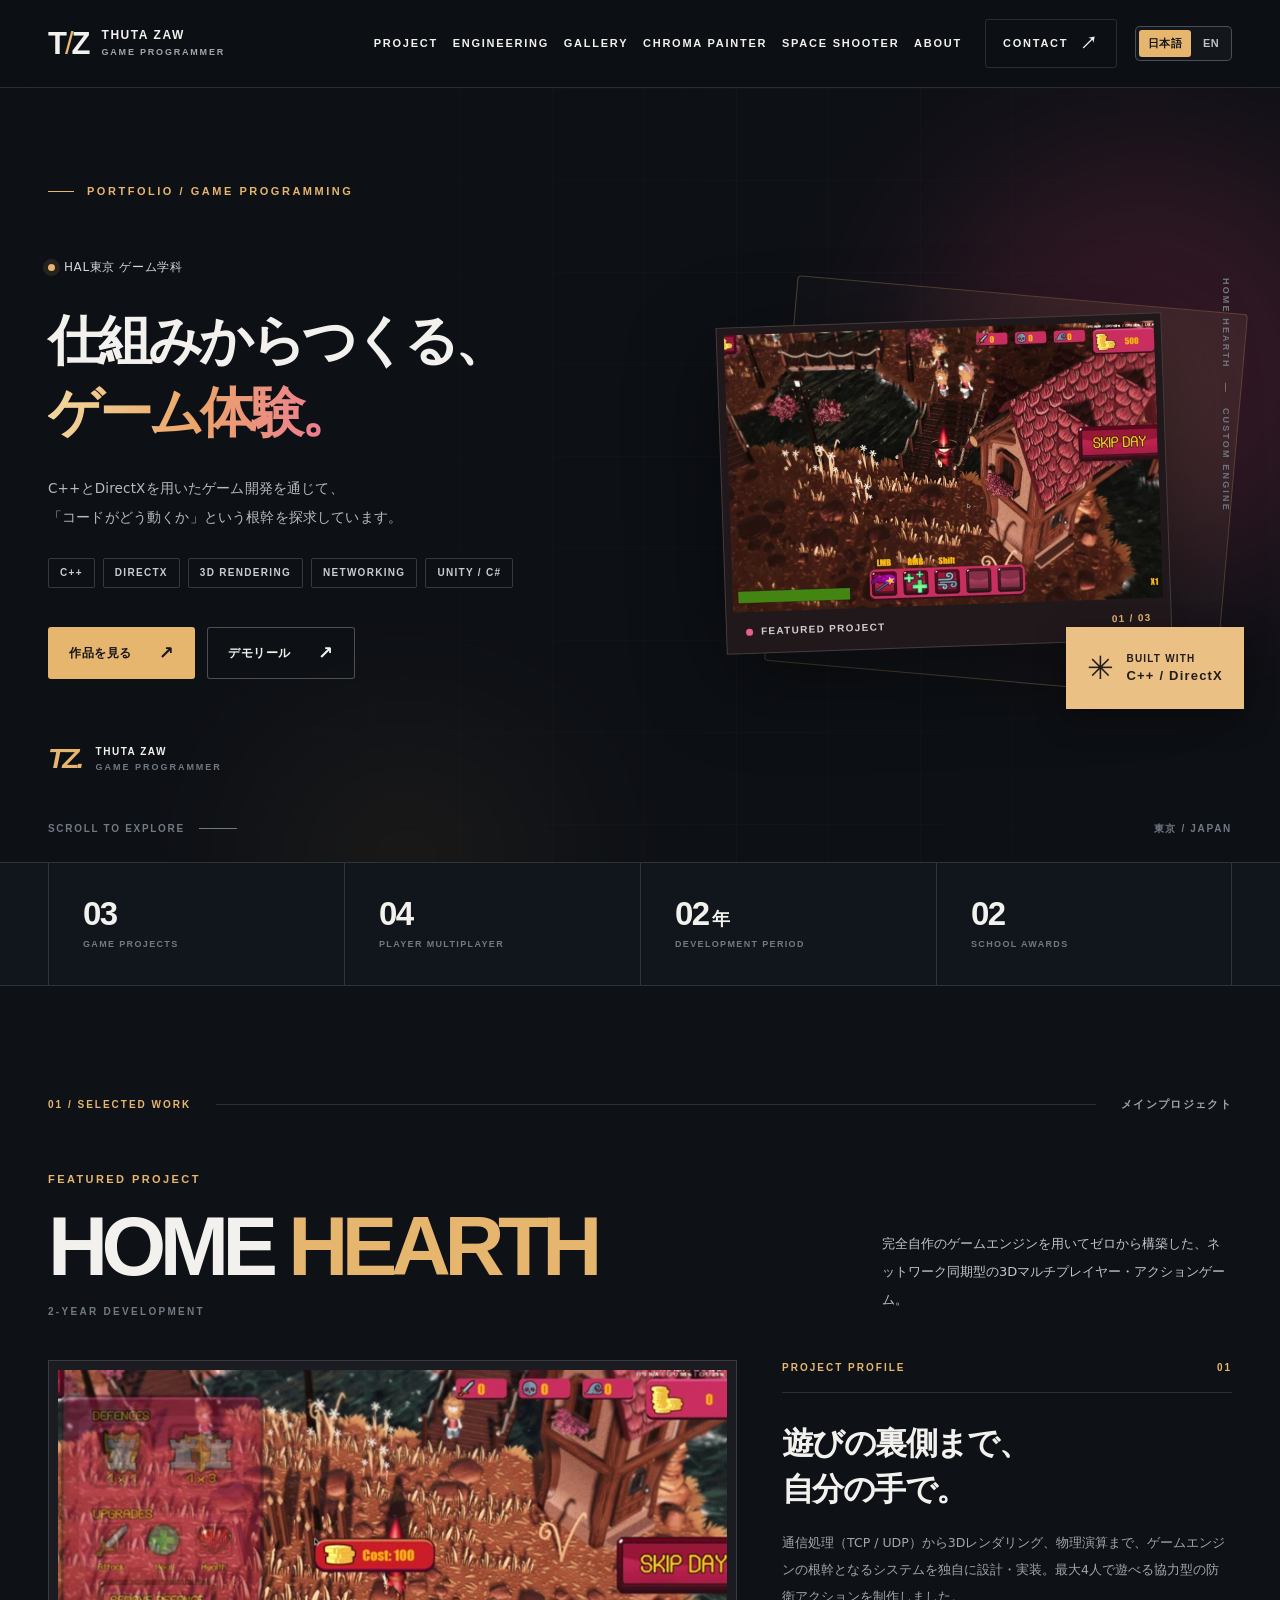
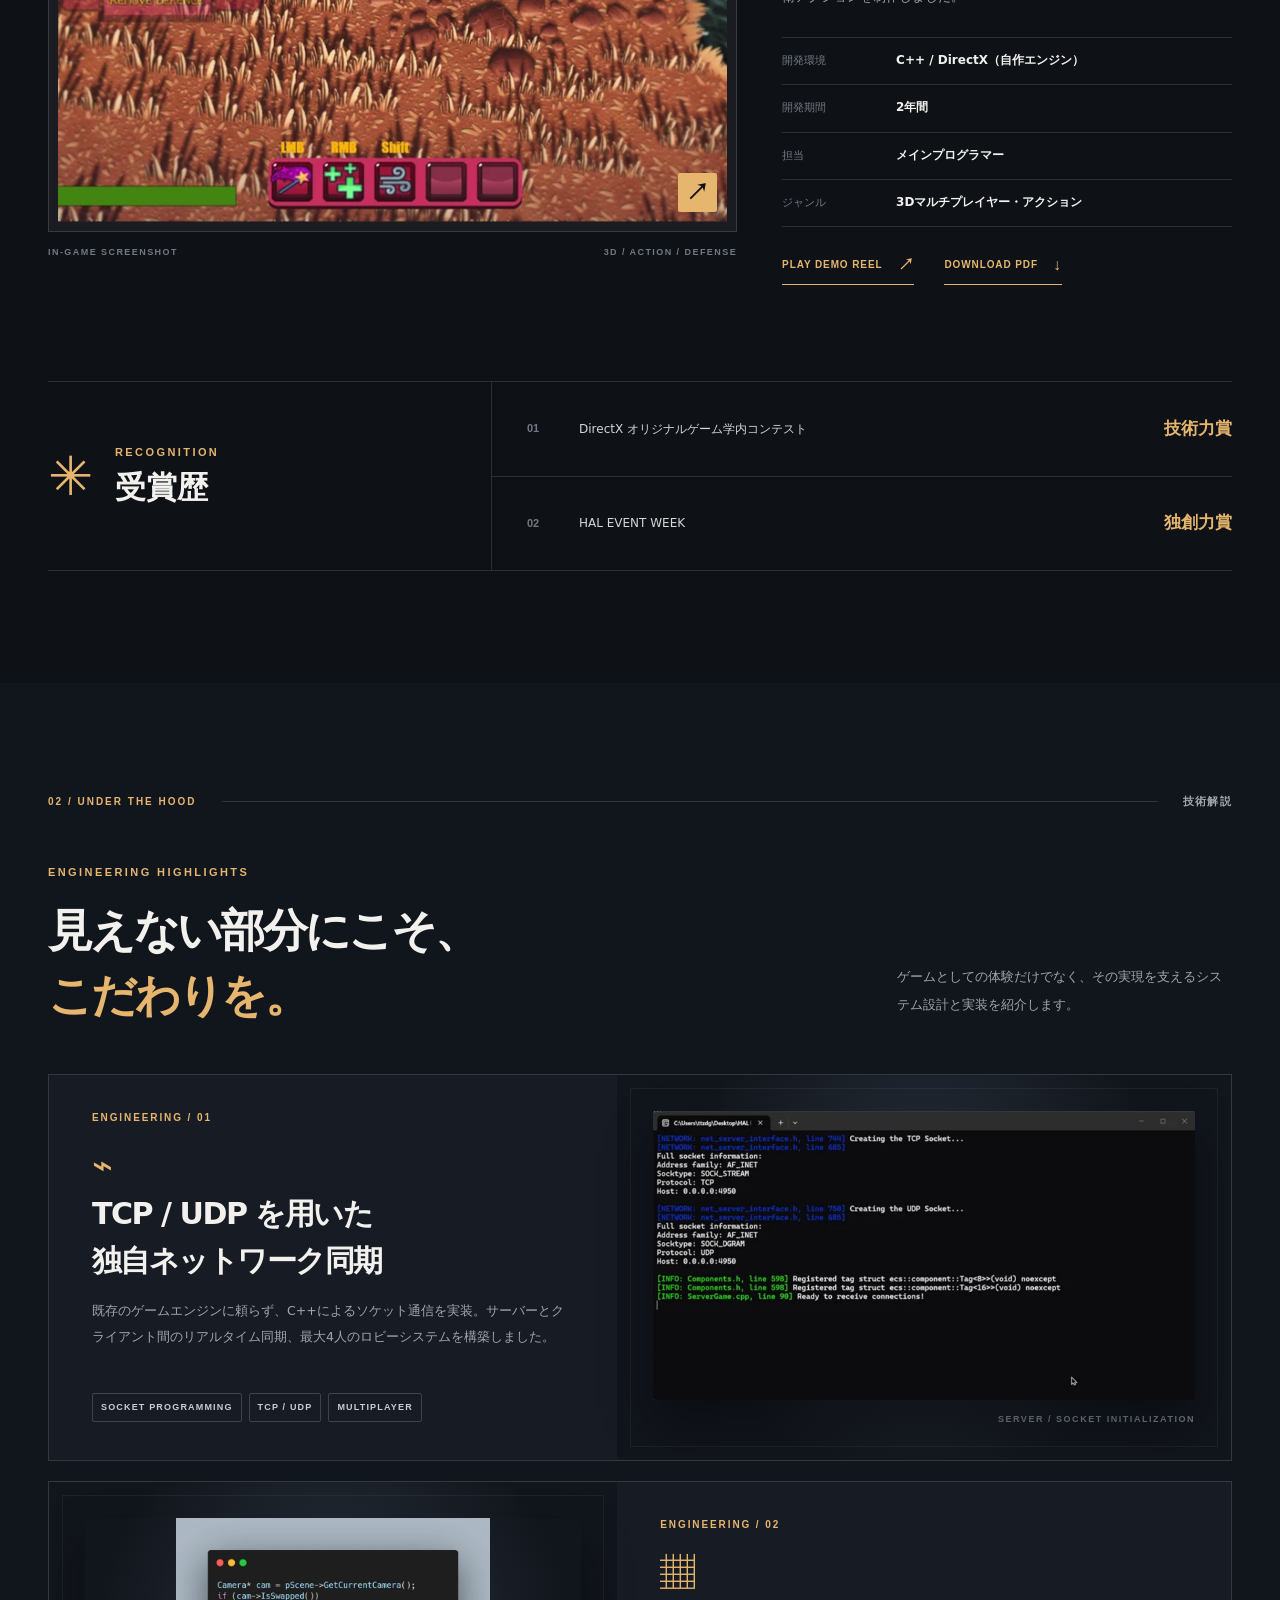
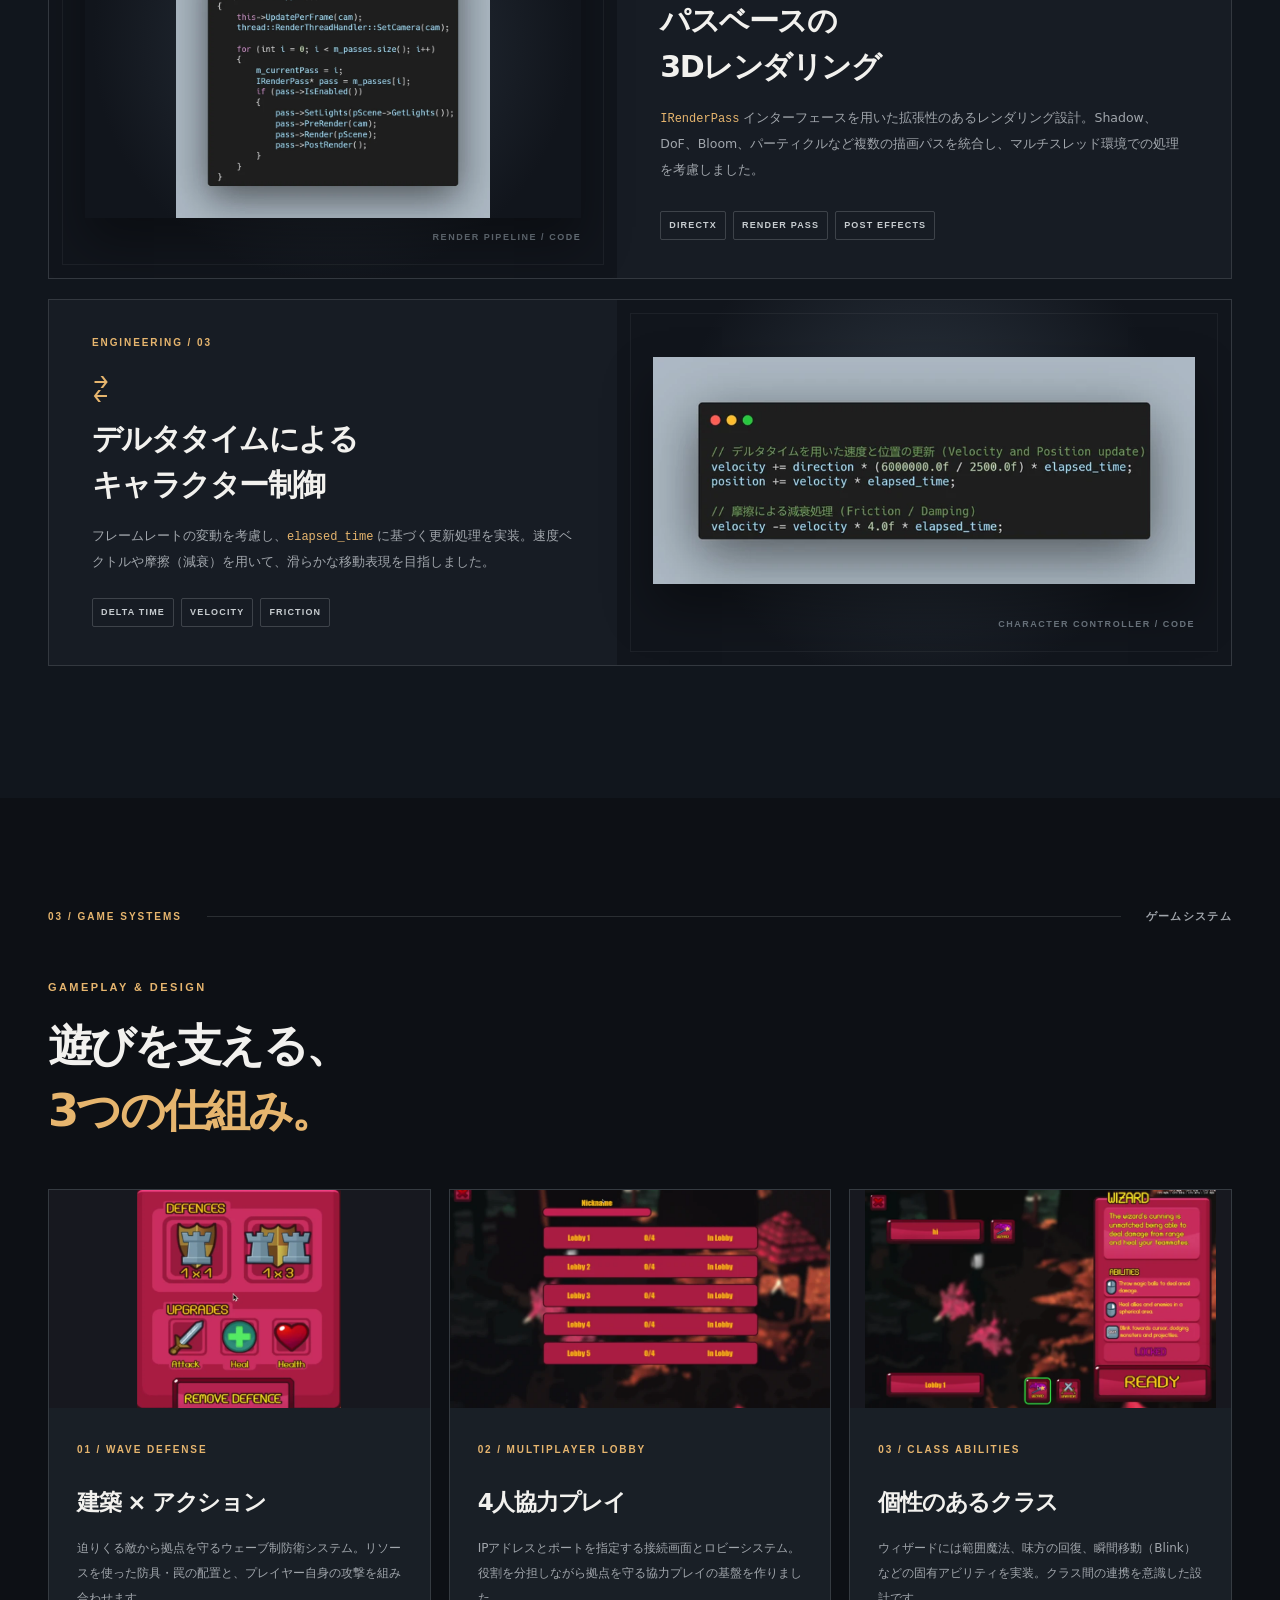
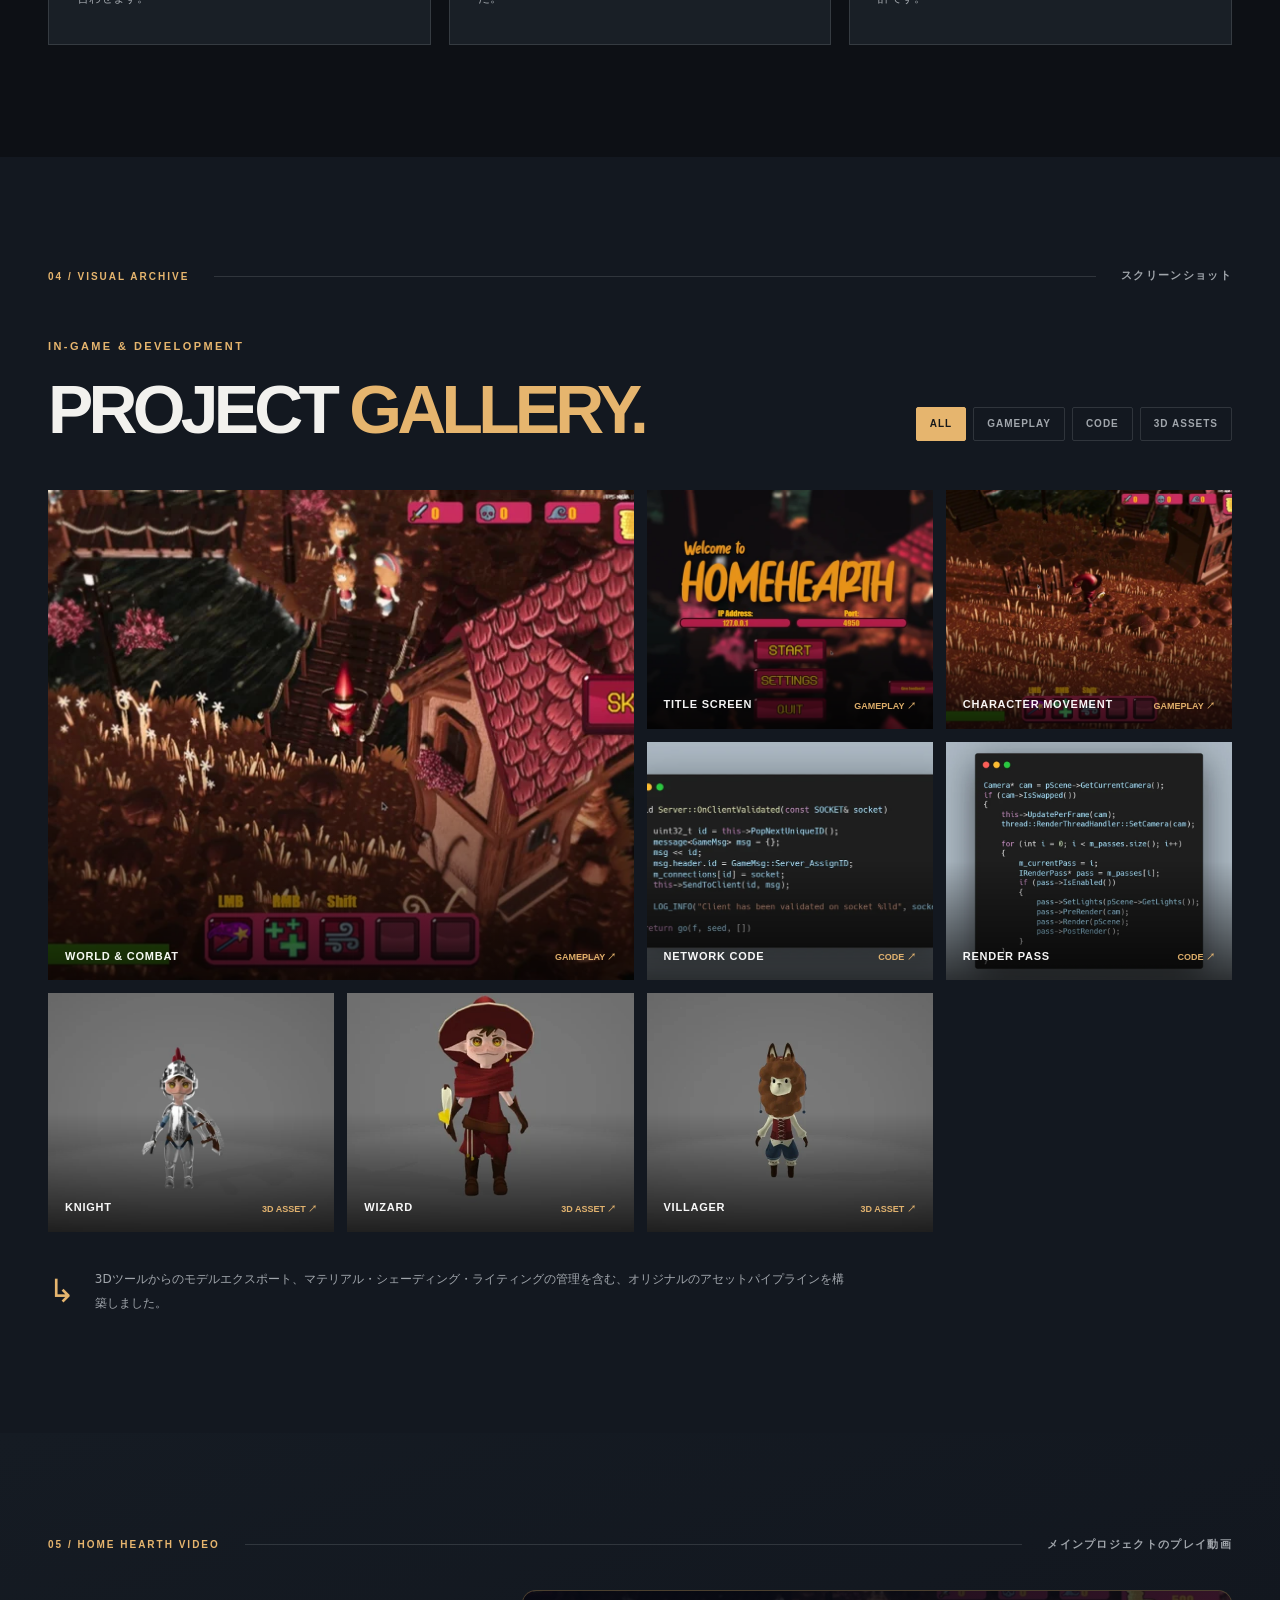
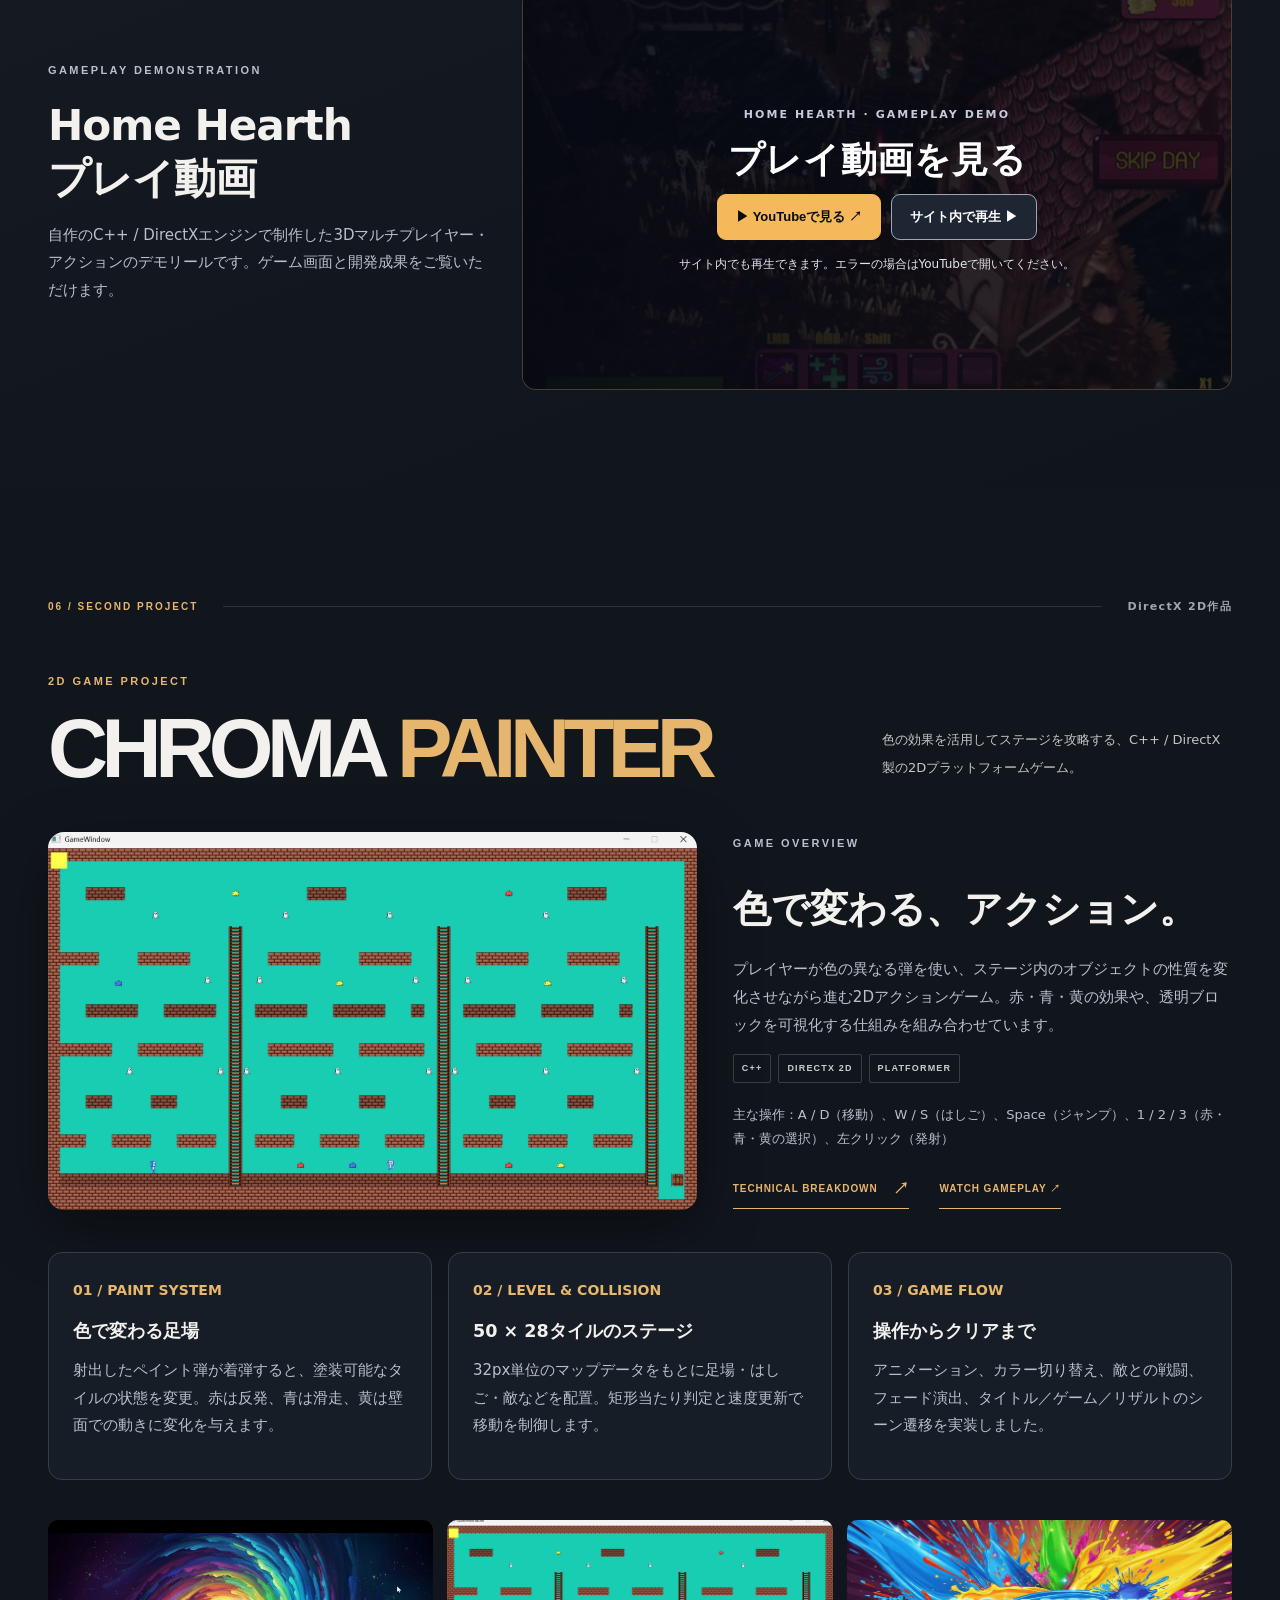
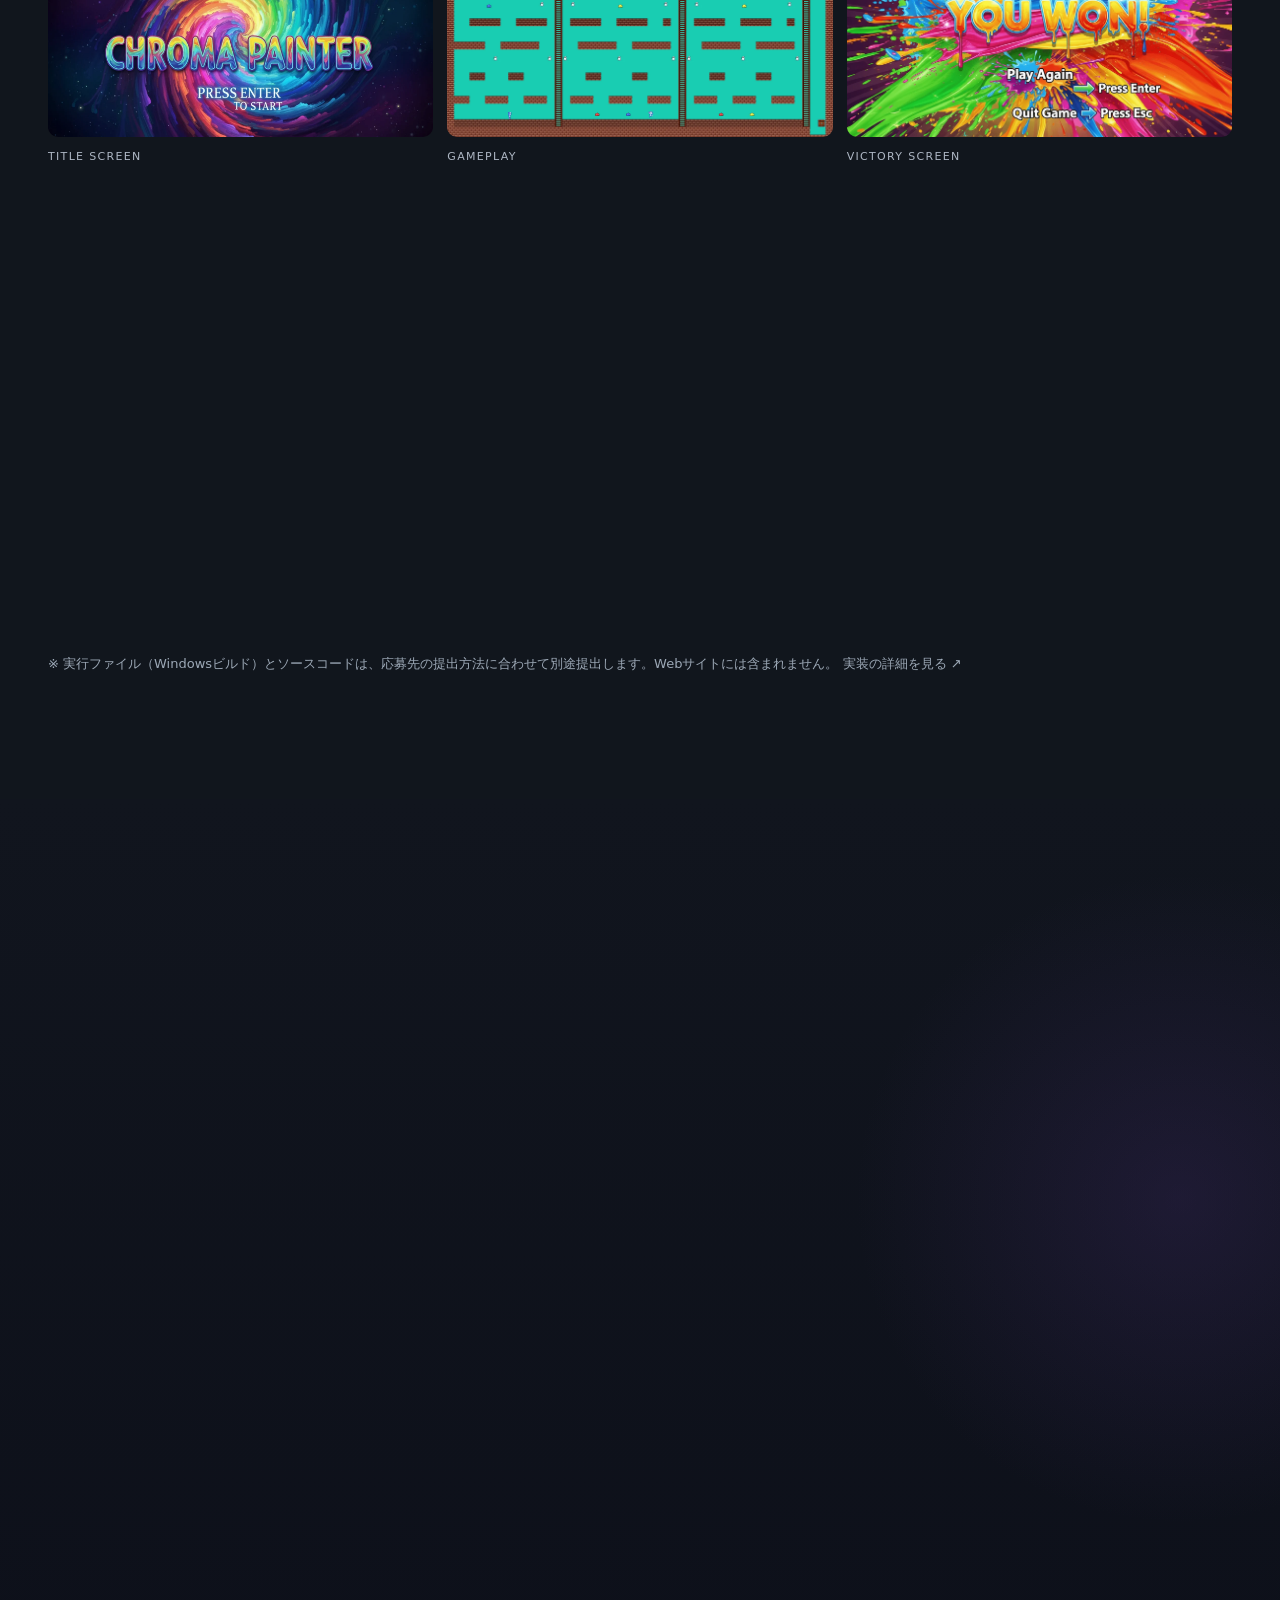
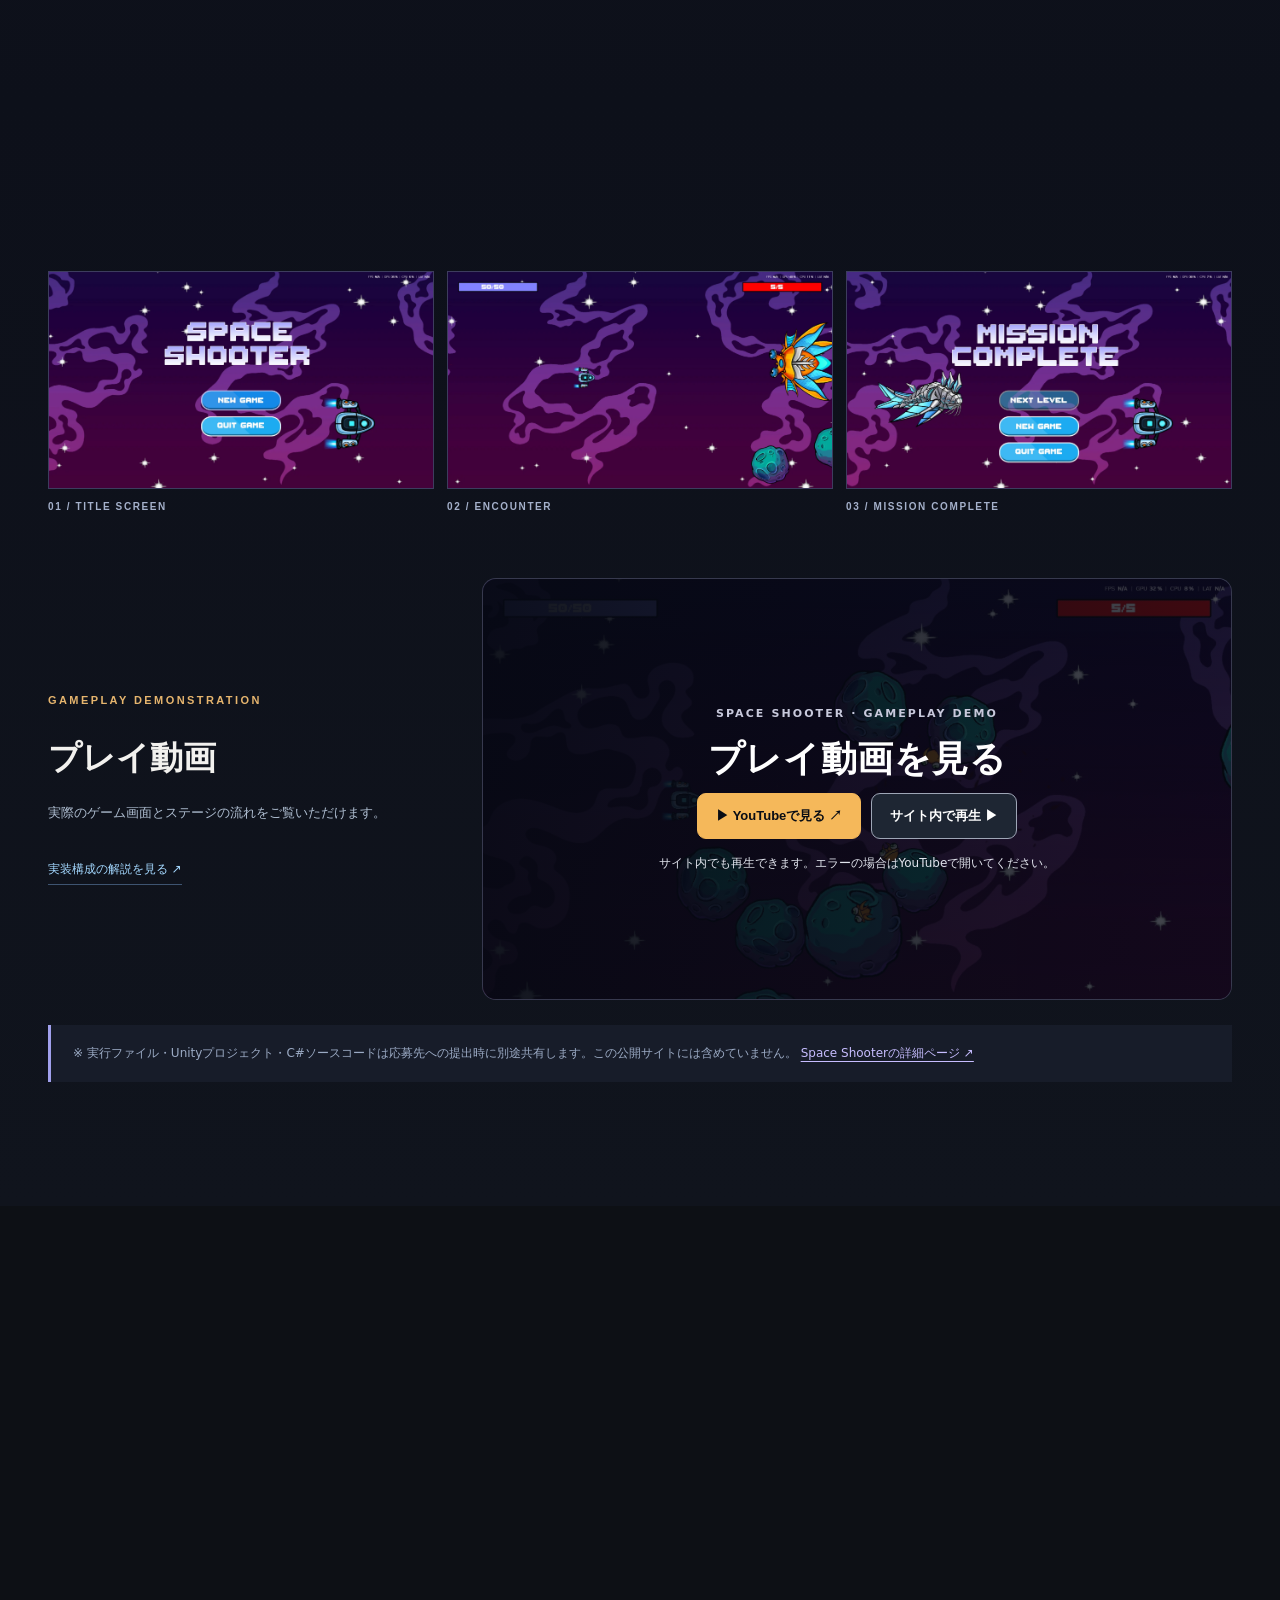
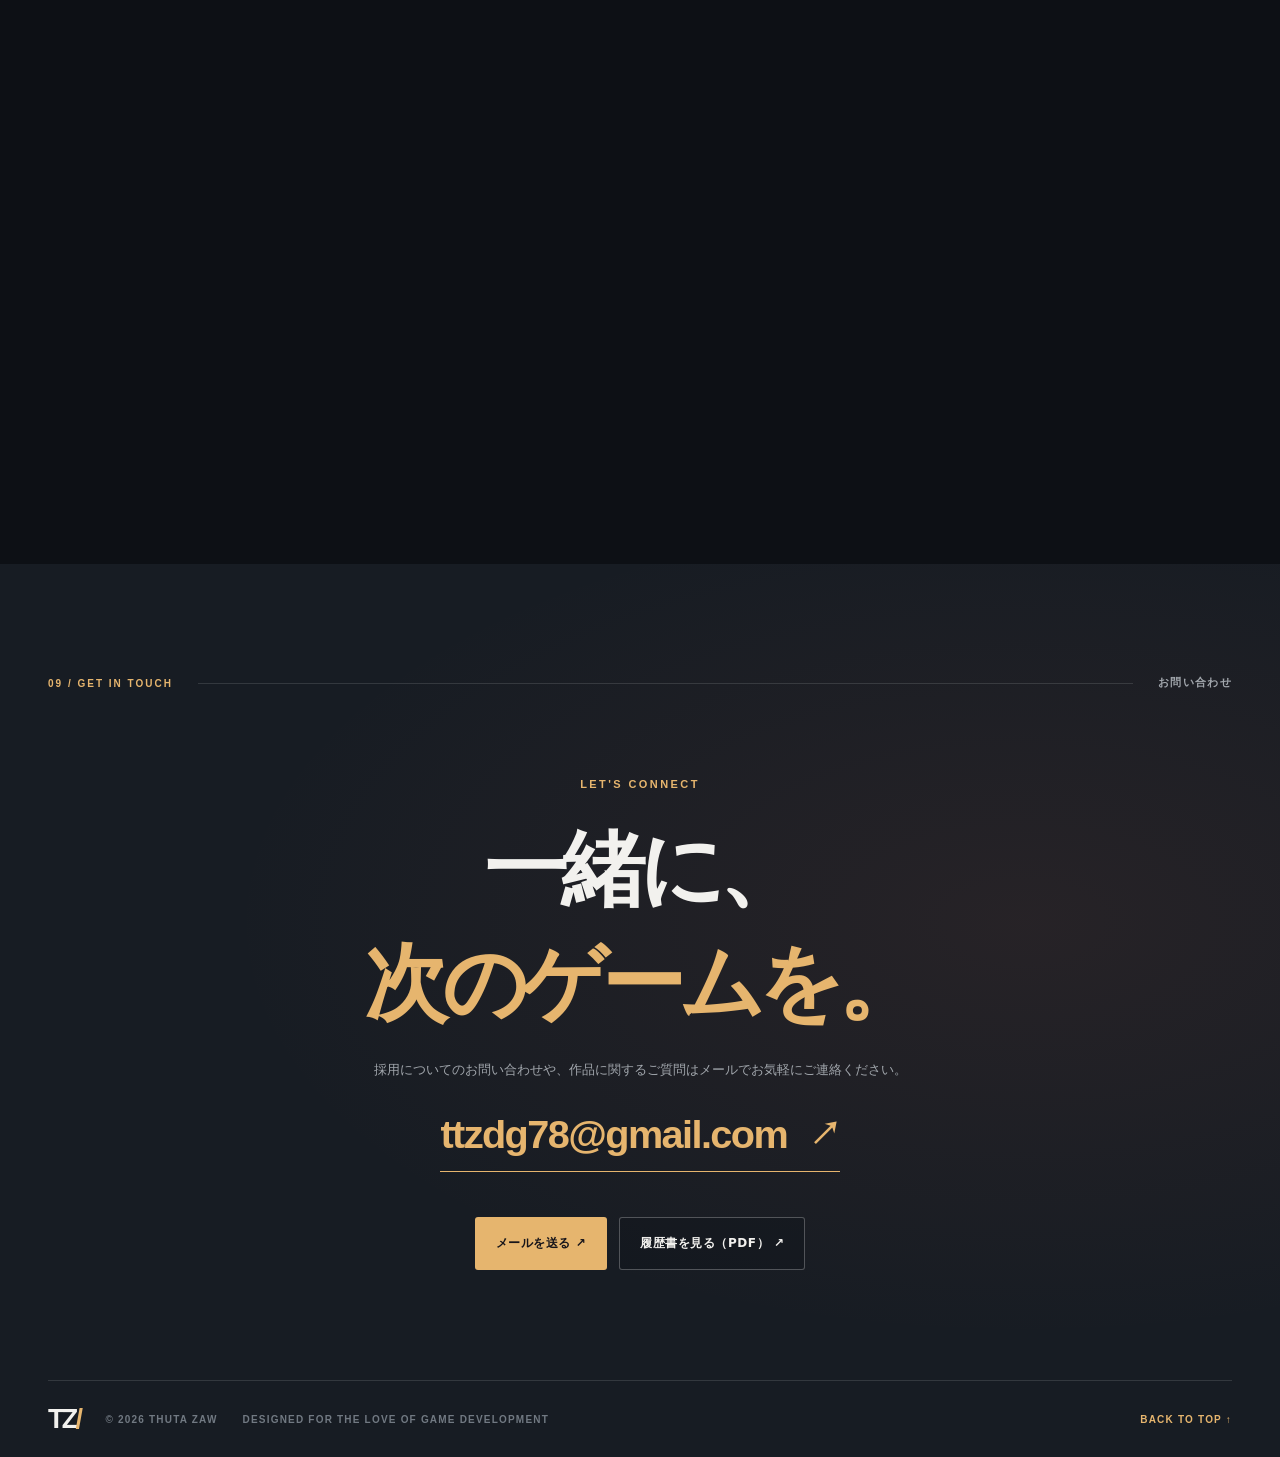
==== commit 3f34f90e: "Add files via upload" ====
--- a/index.html
+++ b/index.html
@@ -1,268 +1,254 @@
-<!doctype html>
+<!DOCTYPE html>
+
 <html lang="ja">
 <head>
-  <meta charset="utf-8" />
-  <meta name="viewport" content="width=device-width, initial-scale=1" />
-  <meta name="theme-color" content="#0d1015" />
-  <meta name="description" content="THUTA ZAWのゲームプログラマーポートフォリオ。C++ / DirectXによる完全自作エンジンの3Dマルチプレイヤーゲーム『Home Hearth』『Chroma Painter』『Space Shooter』の3作品を紹介します。" />
-  <meta property="og:type" content="website" />
-  <meta property="og:title" content="THUTA ZAW | Game Programmer Portfolio" />
-  <meta property="og:description" content="Home Hearth / Chroma Painter / Space Shooter — C++ / DirectX / Unity / C#" />
-  <title>THUTA ZAW — Game Programmer Portfolio</title>
-  <link rel="icon" href="assets/favicon.svg" type="image/svg+xml" />
-  <link rel="stylesheet" href="style.css" />
-  <link rel="stylesheet" href="space.css" />
-  <script defer src="script.js"></script>
-  <script defer src="video-embed.js"></script>
-</head>
+<meta charset="utf-8"/>
+<meta content="width=device-width, initial-scale=1" name="viewport"/>
+<meta content="#0d1015" name="theme-color"/>
+<meta content="THUTA ZAWのゲームプログラマーポートフォリオ。C++ / DirectXによる完全自作エンジンの3Dマルチプレイヤーゲーム『Home Hearth』『Chroma Painter』『Space Shooter』の3作品を紹介します。" name="description"/>
+<meta content="website" property="og:type"/>
+<meta content="THUTA ZAW | Game Programmer Portfolio" property="og:title"/>
+<meta content="Home Hearth / Chroma Painter / Space Shooter — C++ / DirectX / Unity / C#" property="og:description"/>
+<title>THUTA ZAW — Game Programmer Portfolio</title>
+<link href="assets/favicon.svg" rel="icon" type="image/svg+xml"/>
+<link href="style.css" rel="stylesheet"/>
+<link href="space.css" rel="stylesheet"/>
+<script defer="" src="script.js"></script>
+<script defer="" src="video-embed.js"></script>
+<link href="index.html" hreflang="ja" rel="alternate"/><link href="index-en.html" hreflang="en" rel="alternate"/><link href="language.css" rel="stylesheet"/></head>
 <body>
-  <div class="page-progress" id="page-progress" aria-hidden="true"></div>
-  <a class="skip-link" href="#main">本文へスキップ</a>
-  <header class="site-header" id="top">
-    <div class="header-inner container">
-      <a class="brand" href="#top" aria-label="THUTA ZAW ポートフォリオ トップ">
-        <span class="brand-symbol">T<span class="brand-accent">/</span>Z</span>
-        <span class="brand-label">THUTA ZAW <small>GAME PROGRAMMER</small></span>
-      </a>
-      <nav class="desktop-nav" aria-label="メインナビゲーション">
-        <a href="#work">PROJECT</a>
-        <a href="#engineering">ENGINEERING</a>
-        <a href="#gallery">GALLERY</a><a href="#chroma">CHROMA PAINTER</a>
-        <a href="#space">SPACE SHOOTER</a>
-        <a href="#about">ABOUT</a>
-      </nav>
-      <a class="header-contact" href="#contact">CONTACT <span aria-hidden="true">↗</span></a>
-      <button class="menu-toggle" id="menu-toggle" type="button" aria-label="メニューを開く" aria-expanded="false" aria-controls="mobile-nav"><span></span><span></span></button>
-    </div>
-    <nav id="mobile-nav" class="mobile-nav" aria-label="モバイルメニュー" hidden>
-      <a href="#work">PROJECT</a><a href="#engineering">ENGINEERING</a><a href="#gallery">GALLERY</a><a href="#chroma">CHROMA PAINTER</a><a href="#space">SPACE SHOOTER</a><a href="#about">ABOUT</a><a href="#contact">CONTACT</a>
-    </nav>
-  </header>
-
-  <main id="main">
-    <section class="hero section" aria-labelledby="hero-title">
-      <div class="hero-orb orb-one" aria-hidden="true"></div><div class="hero-orb orb-two" aria-hidden="true"></div>
-      <div class="hero-grid container">
-        <div class="hero-copy reveal">
-          <div class="eyebrow"><span class="eyebrow-line"></span> PORTFOLIO / GAME PROGRAMMING</div>
-          <div class="availability"><span class="pulse"></span> HAL東京 ゲーム学科</div>
-          <h1 id="hero-title">仕組みからつくる、<br /><span class="gradient-text">ゲーム体験。</span></h1>
-          <p class="hero-lead">C++とDirectXを用いたゲーム開発を通じて、<br class="desktop-only" />「コードがどう動くか」という根幹を探求しています。</p>
-          <div class="hero-tags" aria-label="主な技術"><span>C++</span><span>DIRECTX</span><span>3D RENDERING</span><span>NETWORKING</span><span>UNITY / C#</span></div>
-          <div class="hero-actions">
-            <a class="btn btn-primary" href="#work">作品を見る <span aria-hidden="true">↗</span></a>
-            <a class="btn btn-outline" href="#home-video">デモリール <span aria-hidden="true">↗</span></a>
-          </div>
-          <div class="hero-signoff"><span class="signoff-mark">TZ.</span><span>THUTA ZAW<br /><small>GAME PROGRAMMER</small></span></div>
-        </div>
-        <div class="hero-visual reveal">
-          <div class="visual-backdrop"></div>
-          <figure class="hero-poster">
-            <img src="assets/p05_01.webp" alt="Home Hearthの3Dゲームプレイ画面。村の建物とキャラクター、アイテムUIが表示されている" fetchpriority="high" />
-            <figcaption><span class="poster-indicator"><i></i> FEATURED PROJECT</span><span class="poster-count">01 / 03</span></figcaption>
-          </figure>
-          <div class="floating-label"><span class="float-symbol">✳</span><span>BUILT WITH<br /><strong>C++ / DirectX</strong></span></div>
-          <p class="poster-side-note">HOME HEARTH &nbsp; — &nbsp; CUSTOM ENGINE</p>
-        </div>
-      </div>
-      <div class="hero-bottom container"><span>SCROLL TO EXPLORE</span><span class="scroll-stem" aria-hidden="true"></span><span>東京 / JAPAN</span></div>
-    </section>
-
-    <section class="stats-strip" aria-label="プロジェクトの特徴">
-      <div class="container stats-grid">
-        <div class="stat"><strong>03</strong><span>GAME PROJECTS</span></div>
-        <div class="stat"><strong>04</strong><span>PLAYER MULTIPLAYER</span></div>
-        <div class="stat"><strong>02<span class="stat-unit">年</span></strong><span>DEVELOPMENT PERIOD</span></div>
-        <div class="stat"><strong>02</strong><span>SCHOOL AWARDS</span></div>
-      </div>
-    </section>
-
-    <section id="work" class="section work-section">
-      <div class="container">
-        <div class="section-topline reveal"><span class="section-index">01 / SELECTED WORK</span><span class="thin-rule"></span><span class="section-aside">メインプロジェクト</span></div>
-        <div class="work-heading reveal"><div><p class="section-overline">FEATURED PROJECT</p><h2 class="display-heading">HOME <em>HEARTH</em><span class="work-period">2-YEAR DEVELOPMENT</span></h2></div><p class="work-intro">完全自作のゲームエンジンを用いてゼロから構築した、ネットワーク同期型の3Dマルチプレイヤー・アクションゲーム。</p></div>
-        <div class="work-main-grid">
-          <div class="feature-media reveal">
-            <button type="button" class="image-zoom" data-image="assets/p07_01.webp" data-alt="Home Hearthの防衛設備配置シーン" aria-label="Home Hearthのゲームプレイ画像を拡大">
-              <img src="assets/p07_01.webp" alt="Home Hearthのゲームプレイ。拠点防衛のために設備を配置する画面" loading="lazy" />
-              <span class="zoom-corner" aria-hidden="true">↗</span>
-            </button>
-            <div class="media-caption"><span>IN-GAME SCREENSHOT</span><span>3D / ACTION / DEFENSE</span></div>
-          </div>
-          <div class="work-details reveal">
-            <div class="detail-kicker">PROJECT PROFILE <span>01</span></div>
-            <h3>遊びの裏側まで、<br />自分の手で。</h3>
-            <p>通信処理（TCP / UDP）から3Dレンダリング、物理演算まで、ゲームエンジンの根幹となるシステムを独自に設計・実装。最大4人で遊べる協力型の防衛アクションを制作しました。</p>
-            <dl class="meta-list">
-              <div><dt>開発環境</dt><dd>C++ / DirectX（自作エンジン）</dd></div>
-              <div><dt>開発期間</dt><dd>2年間</dd></div>
-              <div><dt>担当</dt><dd>メインプログラマー</dd></div>
-              <div><dt>ジャンル</dt><dd>3Dマルチプレイヤー・アクション</dd></div>
-            </dl>
-            <div class="work-links"><a class="text-link" href="#home-video">PLAY DEMO REEL <span>↗</span></a><a class="text-link" href="THUTA_ZAW_Portfolio.pdf" download>DOWNLOAD PDF <span>↓</span></a></div>
-          </div>
-        </div>
-        <div class="awards reveal">
-          <div class="awards-head"><span class="award-star">✳</span><div><p class="section-overline">RECOGNITION</p><h3>受賞歴</h3></div></div>
-          <div class="award-entry"><span>01</span><p>DirectX オリジナルゲーム学内コンテスト</p><strong>技術力賞</strong></div>
-          <div class="award-entry"><span>02</span><p>HAL EVENT WEEK</p><strong>独創力賞</strong></div>
-        </div>
-      </div>
-    </section>
-
-
-    <section id="engineering" class="section engineering-section">
-      <div class="container">
-        <div class="section-topline reveal"><span class="section-index">02 / UNDER THE HOOD</span><span class="thin-rule"></span><span class="section-aside">技術解説</span></div>
-        <div class="section-title-row reveal"><div><p class="section-overline">ENGINEERING HIGHLIGHTS</p><h2 class="section-heading">見えない部分にこそ、<br /><em>こだわりを。</em></h2></div><p class="section-description">ゲームとしての体験だけでなく、その実現を支えるシステム設計と実装を紹介します。</p></div>
-
-        <article class="tech-feature tech-feature-left reveal">
-          <div class="tech-copy"><span class="tech-index">ENGINEERING / 01</span><div class="tech-mini-icon" aria-hidden="true">⌁</div><h3>TCP / UDP を用いた<br />独自ネットワーク同期</h3><p>既存のゲームエンジンに頼らず、C++によるソケット通信を実装。サーバーとクライアント間のリアルタイム同期、最大4人のロビーシステムを構築しました。</p><div class="chip-row"><span>SOCKET PROGRAMMING</span><span>TCP / UDP</span><span>MULTIPLAYER</span></div></div>
-          <div class="tech-visual"><button type="button" class="image-zoom tech-image" data-image="assets/p04_01.webp" data-alt="TCPとUDPのソケット作成ログ" aria-label="ネットワークログを拡大"><img src="assets/p04_01.webp" alt="Home HearthのTCP / UDPサーバー起動時のコンソールログ" loading="lazy" /></button><div class="tech-image-caption">SERVER / SOCKET INITIALIZATION</div></div>
-        </article>
-        <article class="tech-feature tech-feature-right reveal">
-          <div class="tech-copy"><span class="tech-index">ENGINEERING / 02</span><div class="tech-mini-icon" aria-hidden="true">▦</div><h3>パスベースの<br />3Dレンダリング</h3><p><code>IRenderPass</code> インターフェースを用いた拡張性のあるレンダリング設計。Shadow、DoF、Bloom、パーティクルなど複数の描画パスを統合し、マルチスレッド環境での処理を考慮しました。</p><div class="chip-row"><span>DIRECTX</span><span>RENDER PASS</span><span>POST EFFECTS</span></div></div>
-          <div class="tech-visual tech-stack"><button type="button" class="image-zoom tech-image" data-image="assets/p05_02.webp" data-alt="IRenderPassによる描画パイプラインのコード" aria-label="描画パイプラインのコードを拡大"><img src="assets/p05_02.webp" alt="IRenderPassインターフェースを使ったパスベース描画のコード" loading="lazy" /></button><div class="tech-image-caption">RENDER PIPELINE / CODE</div></div>
-        </article>
-        <article class="tech-feature tech-feature-left reveal">
-          <div class="tech-copy"><span class="tech-index">ENGINEERING / 03</span><div class="tech-mini-icon" aria-hidden="true">⇄</div><h3>デルタタイムによる<br />キャラクター制御</h3><p>フレームレートの変動を考慮し、<code>elapsed_time</code> に基づく更新処理を実装。速度ベクトルや摩擦（減衰）を用いて、滑らかな移動表現を目指しました。</p><div class="chip-row"><span>DELTA TIME</span><span>VELOCITY</span><span>FRICTION</span></div></div>
-          <div class="tech-visual"><button type="button" class="image-zoom tech-image" data-image="assets/p06_02.webp" data-alt="デルタタイムによる速度・位置更新のコード" aria-label="キャラクター制御のコードを拡大"><img src="assets/p06_02.webp" alt="elapsed_timeを使った速度・位置更新と摩擦処理のC++コード" loading="lazy" /></button><div class="tech-image-caption">CHARACTER CONTROLLER / CODE</div></div>
-        </article>
-      </div>
-    </section>
-
-    <section class="section systems-section" id="systems">
-      <div class="container">
-        <div class="section-topline reveal"><span class="section-index">03 / GAME SYSTEMS</span><span class="thin-rule"></span><span class="section-aside">ゲームシステム</span></div>
-        <div class="section-title-row reveal"><div><p class="section-overline">GAMEPLAY &amp; DESIGN</p><h2 class="section-heading">遊びを支える、<br /><em>3つの仕組み。</em></h2></div></div>
-        <div class="system-grid">
-          <article class="system-card reveal"><div class="system-image"><img src="assets/p07_02.webp" alt="罠・防御設備の建築とアップグレードを行うゲームUI" loading="lazy" /></div><div class="system-body"><span class="system-no">01 / WAVE DEFENSE</span><h3>建築 × アクション</h3><p>迫りくる敵から拠点を守るウェーブ制防衛システム。リソースを使った防具・罠の配置と、プレイヤー自身の攻撃を組み合わせます。</p></div></article>
-          <article class="system-card reveal"><div class="system-image"><img src="assets/p08_02.webp" alt="4人用ロビーを複数表示する接続画面" loading="lazy" /></div><div class="system-body"><span class="system-no">02 / MULTIPLAYER LOBBY</span><h3>4人協力プレイ</h3><p>IPアドレスとポートを指定する接続画面とロビーシステム。役割を分担しながら拠点を守る協力プレイの基盤を作りました。</p></div></article>
-          <article class="system-card reveal"><div class="system-image"><img src="assets/p08_01.webp" alt="ウィザードのスキルとクラス選択画面" loading="lazy" /></div><div class="system-body"><span class="system-no">03 / CLASS ABILITIES</span><h3>個性のあるクラス</h3><p>ウィザードには範囲魔法、味方の回復、瞬間移動（Blink）などの固有アビリティを実装。クラス間の連携を意識した設計です。</p></div></article>
-        </div>
-      </div>
-    </section>
-
-    <section id="gallery" class="section gallery-section">
-      <div class="container">
-        <div class="section-topline reveal"><span class="section-index">04 / VISUAL ARCHIVE</span><span class="thin-rule"></span><span class="section-aside">スクリーンショット</span></div>
-        <div class="section-title-row gallery-title reveal"><div><p class="section-overline">IN-GAME &amp; DEVELOPMENT</p><h2 class="section-heading">PROJECT <em>GALLERY.</em></h2></div><div class="gallery-filters" role="group" aria-label="ギャラリーの種類"><button type="button" class="filter is-active" data-filter="all" aria-pressed="true">ALL</button><button type="button" class="filter" data-filter="gameplay" aria-pressed="false">GAMEPLAY</button><button type="button" class="filter" data-filter="code" aria-pressed="false">CODE</button><button type="button" class="filter" data-filter="models" aria-pressed="false">3D ASSETS</button></div></div>
-        <div class="gallery-grid">
-          <button class="gallery-item gallery-wide reveal" type="button" data-category="gameplay" data-image="assets/p05_01.webp" data-alt="Home Hearthのゲームプレイ。家、キャラクター、ゲームUI" aria-label="ゲームプレイ画像を拡大"><img src="assets/p05_01.webp" alt="Home Hearthの家とキャラクターがある3Dフィールド" loading="lazy" /><span class="gallery-overlay"><strong>WORLD &amp; COMBAT</strong><span>GAMEPLAY ↗</span></span></button>
-          <button class="gallery-item reveal" type="button" data-category="gameplay" data-image="assets/p03_01.webp" data-alt="Home Hearthのタイトル画面" aria-label="タイトル画面を拡大"><img src="assets/p03_01.webp" alt="Home Hearthのタイトル画面と接続設定UI" loading="lazy" /><span class="gallery-overlay"><strong>TITLE SCREEN</strong><span>GAMEPLAY ↗</span></span></button>
-          <button class="gallery-item reveal" type="button" data-category="gameplay" data-image="assets/p06_01.webp" data-alt="キャラクターが移動するゲームプレイ画面" aria-label="移動シーンを拡大"><img src="assets/p06_01.webp" alt="キャラクター移動のゲームプレイ画面" loading="lazy" /><span class="gallery-overlay"><strong>CHARACTER MOVEMENT</strong><span>GAMEPLAY ↗</span></span></button>
-          <button class="gallery-item reveal" type="button" data-category="code" data-image="assets/p04_02.webp" data-alt="ネットワーク実装のソースコード" aria-label="ネットワークソースコードを拡大"><img src="assets/p04_02.webp" alt="サーバー接続処理のC++ソースコード" loading="lazy" /><span class="gallery-overlay"><strong>NETWORK CODE</strong><span>CODE ↗</span></span></button>
-          <button class="gallery-item reveal" type="button" data-category="code" data-image="assets/p05_02.webp" data-alt="3Dレンダリングのソースコード" aria-label="レンダリングソースコードを拡大"><img src="assets/p05_02.webp" alt="3Dレンダーパス処理のC++ソースコード" loading="lazy" /><span class="gallery-overlay"><strong>RENDER PASS</strong><span>CODE ↗</span></span></button>
-          <button class="gallery-item reveal" type="button" data-category="models" data-image="assets/p09_03.webp" data-alt="ナイトのオリジナル3Dモデル" aria-label="ナイトモデルを拡大"><img src="assets/p09_03.webp" alt="オリジナルのナイトの3Dキャラクターモデル" loading="lazy" /><span class="gallery-overlay"><strong>KNIGHT</strong><span>3D ASSET ↗</span></span></button>
-          <button class="gallery-item reveal" type="button" data-category="models" data-image="assets/p09_01.webp" data-alt="ウィザードのオリジナル3Dモデル" aria-label="ウィザードモデルを拡大"><img src="assets/p09_01.webp" alt="オリジナルのウィザードの3Dキャラクターモデル" loading="lazy" /><span class="gallery-overlay"><strong>WIZARD</strong><span>3D ASSET ↗</span></span></button>
-          <button class="gallery-item reveal" type="button" data-category="models" data-image="assets/p09_02.webp" data-alt="村人のオリジナル3Dモデル" aria-label="村人モデルを拡大"><img src="assets/p09_02.webp" alt="オリジナルの村人の3Dキャラクターモデル" loading="lazy" /><span class="gallery-overlay"><strong>VILLAGER</strong><span>3D ASSET ↗</span></span></button>
-        </div>
-        <div class="asset-note reveal"><span class="asset-icon">↳</span><p>3Dツールからのモデルエクスポート、マテリアル・シェーディング・ライティングの管理を含む、オリジナルのアセットパイプラインを構築しました。</p></div>
-      </div>
-    </section>
-
-    <!-- HOME HEARTH / PLAY VIDEO — after the complete project explanation and gallery -->
-    <section id="home-video" class="section home-video-section" aria-labelledby="home-video-title">
-      <div class="container">
-        <div class="section-topline reveal"><span class="section-index">05 / HOME HEARTH VIDEO</span><span class="thin-rule"></span><span class="section-aside">メインプロジェクトのプレイ動画</span></div>
-        <div class="chroma-video home-hearth-video reveal">
-          <div>
-            <p class="section-overline">GAMEPLAY DEMONSTRATION</p>
-            <h2 id="home-video-title">Home Hearth<br />プレイ動画</h2>
-            <p>自作のC++ / DirectXエンジンで制作した3Dマルチプレイヤー・アクションのデモリールです。ゲーム画面と開発成果をご覧いただけます。</p>
-          </div>
-          <div class="chroma-embed portfolio-video home-hearth-video-frame" data-video-id="yKtJmHyz2-I" data-video-title="Home Hearth デモリール" aria-label="Home Hearth プレイ動画">
-            <img class="portfolio-video-poster" src="assets/p05_01.webp" alt="Home Hearthの3Dゲームプレイ画面" loading="lazy" />
-            <div class="portfolio-video-overlay">
-              <span class="portfolio-video-eyebrow">HOME HEARTH · GAMEPLAY DEMO</span>
-              <strong>プレイ動画を見る</strong>
-              <div class="portfolio-video-actions">
-                <a class="portfolio-video-cta" href="https://www.youtube.com/watch?v=yKtJmHyz2-I" target="_blank" rel="noopener noreferrer">▶ YouTubeで見る ↗</a>
-                <button class="portfolio-video-embed-button" type="button" hidden>サイト内で再生 ▶</button>
-              </div>
-              <p class="portfolio-video-hint">動画はYouTubeで開きます。</p>
-            </div>
-          </div>
-        </div>
-      </div>
-    </section>
-
-    <section id="chroma" class="section chroma-section" aria-labelledby="chroma-title">
-      <div class="container">
-        <div class="section-topline reveal"><span class="section-index">06 / SECOND PROJECT</span><span class="thin-rule"></span><span class="section-aside">DirectX 2D作品</span></div>
-        <div class="work-heading reveal"><div><p class="section-overline">2D GAME PROJECT</p><h2 id="chroma-title" class="display-heading">CHROMA <em>PAINTER</em></h2></div><p class="work-intro">色の効果を活用してステージを攻略する、C++ / DirectX製の2Dプラットフォームゲーム。</p></div>
-        <div class="chroma-feature reveal"><img src="assets/chroma-2.webp" alt="Chroma Painterの実際のプレイ画面。レンガの足場、はしご、キャラクター、敵が並ぶ2Dステージ" loading="lazy"><div class="chroma-summary"><p class="section-overline">GAME OVERVIEW</p><h3>色で変わる、アクション。</h3><p>プレイヤーが色の異なる弾を使い、ステージ内のオブジェクトの性質を変化させながら進む2Dアクションゲーム。赤・青・黄の効果や、透明ブロックを可視化する仕組みを組み合わせています。</p><div class="chip-row"><span>C++</span><span>DIRECTX 2D</span><span>PLATFORMER</span></div><p class="chroma-note">主な操作：A / D（移動）、W / S（はしご）、Space（ジャンプ）、1 / 2 / 3（赤・青・黄の選択）、左クリック（発射）</p><div class="work-links"><a class="text-link" href="chroma-painter.html">TECHNICAL BREAKDOWN <span>↗</span></a><a class="text-link" href="https://youtu.be/ief-NCYxMj0" target="_blank" rel="noopener noreferrer">WATCH GAMEPLAY ↗</a></div></div></div>
-        <div class="chroma-mechanics reveal"><div><strong>01 / PAINT SYSTEM</strong><h3>色で変わる足場</h3><p>射出したペイント弾が着弾すると、塗装可能なタイルの状態を変更。赤は反発、青は滑走、黄は壁面での動きに変化を与えます。</p></div><div><strong>02 / LEVEL &amp; COLLISION</strong><h3>50 × 28タイルのステージ</h3><p>32px単位のマップデータをもとに足場・はしご・敵などを配置。矩形当たり判定と速度更新で移動を制御します。</p></div><div><strong>03 / GAME FLOW</strong><h3>操作からクリアまで</h3><p>アニメーション、カラー切り替え、敵との戦闘、フェード演出、タイトル／ゲーム／リザルトのシーン遷移を実装しました。</p></div></div>
-        <div class="chroma-gallery reveal"><figure><img src="assets/chroma-1.webp" alt="Chroma Painterのカラフルなタイトル画面" loading="lazy"><figcaption>TITLE SCREEN</figcaption></figure><figure><img src="assets/chroma-2.webp" alt="Chroma Painterの2Dゲームプレイ画面" loading="lazy"><figcaption>GAMEPLAY</figcaption></figure><figure><img src="assets/chroma-3.webp" alt="Chroma PainterのYOU WONクリア画面" loading="lazy"><figcaption>VICTORY SCREEN</figcaption></figure></div>
-        <div class="chroma-video reveal"><div><p class="section-overline">GAMEPLAY DEMONSTRATION</p><h3>プレイ動画</h3><p>ゲームの操作やステージの様子を動画で確認できます。</p></div><div class="chroma-embed portfolio-video" data-video-id="ief-NCYxMj0" aria-label="Chroma Painter プレイ動画">
-          <img class="portfolio-video-poster" src="assets/chroma-2.webp" alt="Chroma Painterのプレイ画面" loading="lazy">
-          <div class="portfolio-video-overlay">
-            <span class="portfolio-video-eyebrow">CHROMA PAINTER · GAMEPLAY DEMO</span>
-            <strong>プレイ動画を見る</strong>
-            <div class="portfolio-video-actions">
-              <a class="portfolio-video-cta" href="https://www.youtube.com/watch?v=ief-NCYxMj0" target="_blank" rel="noopener noreferrer">▶ YouTubeで見る ↗</a>
-              <button class="portfolio-video-embed-button" type="button" hidden>サイト内で再生 ▶</button>
-            </div>
-            <p class="portfolio-video-hint">動画はYouTubeで開きます。</p>
-          </div>
-        </div></div>
-        <p class="chroma-note chroma-submission-note">※ 実行ファイル（Windowsビルド）とソースコードは、応募先の提出方法に合わせて別途提出します。Webサイトには含まれません。 <a href="chroma-painter.html">実装の詳細を見る ↗</a></p>
-      </div>
-    </section>
-
-
-    <!-- PROJECT 03 — placed after the COMPLETE Chroma Painter section -->
-    <section id="space" class="section space-section" aria-labelledby="space-title">
-      <div class="container">
-        <div class="section-topline reveal"><span class="section-index">07 / THIRD PROJECT</span><span class="thin-rule"></span><span class="section-aside">Unity 2D作品</span></div>
-        <div class="work-heading reveal space-heading"><div><p class="section-overline">UNITY 6 · C# / SHOOT 'EM UP</p><h2 id="space-title" class="display-heading">SPACE <em>SHOOTER</em></h2></div><p class="work-intro">宇宙船を操作し、迫り来る障害物や敵に立ち向かう2Dシューティングゲーム。エネルギー管理やウェーブ進行、ボス戦などを実装しています。</p></div>
-        <div class="space-spotlight reveal">
-          <div class="space-spotlight-visual">
-            <img src="assets/space-gameplay.webp" alt="Space Shooterの実際のゲームプレイ。宇宙船、惑星風の障害物、体力とエネルギーUI" loading="lazy"/>
-            <div class="space-image-label"><span class="space-glow-dot"></span> ACTUAL GAMEPLAY <span>PROJECT 03 / UNITY 2D</span></div>
-          </div>
-          <div class="space-spotlight-content"><p class="section-overline">GAME OVERVIEW</p><h3>宇宙を切り抜け、<br/>次のウェーブへ。</h3><p>プレイヤーは小型宇宙船を操縦し、アステロイドや敵を回避・攻撃しながら先へ進みます。HPとエネルギーを管理し、ステージの終盤には大型の敵が待ち受けます。</p><div class="chip-row space-tags"><span>UNITY 6</span><span>C#</span><span>2D SHOOTER</span><span>WAVE SYSTEM</span></div><div class="work-links"><a class="text-link" href="space-shooter.html">PROJECT DETAILS <span>↗</span></a><a class="text-link" href="https://youtu.be/JkXF_XDdTvg" target="_blank" rel="noopener noreferrer">WATCH GAMEPLAY <span>↗</span></a></div></div>
-        </div>
-        <div class="space-highlights reveal">
-          <article><span>01 / PLAYER SYSTEM</span><h3>エネルギー &amp; HP管理</h3><p>プレイヤーの体力・エネルギーを表示。Unity Inspectorには移動速度、ブースト、エネルギー回復などの設定項目が確認できます。</p></article>
-          <article><span>02 / SPAWNING SYSTEM</span><h3>ウェーブ &amp; オブジェクトプール</h3><p>敵や障害物を段階的に出現させるウェーブ構成。複数のオブジェクトプールを使用する管理構成をUnity Editor上で確認できます。</p></article>
-          <article><span>03 / GAME FLOW</span><h3>タイトル・ポーズ・クリア</h3><p>メニュー画面、ポーズ状態、ステージ完了画面までを用意。ゲーム進行を支えるUIとシーン構成を紹介します。</p></article>
-        </div>
-        <div class="space-stills reveal" aria-label="Space Shooterのスクリーンショット">
-          <figure><button type="button" class="space-zoom" data-image="assets/space-title.webp" data-alt="Space Shooterのタイトル画面"><img src="assets/space-title.webp" alt="SPACE SHOOTERタイトル画面とNEW GAMEボタン" loading="lazy"/></button><figcaption>01 / TITLE SCREEN</figcaption></figure>
-          <figure><button type="button" class="space-zoom" data-image="assets/space-boss.webp" data-alt="Space Shooterの大型敵との戦闘"><img src="assets/space-boss.webp" alt="宇宙船と大型の敵が対峙するゲーム画面" loading="lazy"/></button><figcaption>02 / ENCOUNTER</figcaption></figure>
-          <figure><button type="button" class="space-zoom" data-image="assets/space-complete.webp" data-alt="Space Shooterのミッション完了画面"><img src="assets/space-complete.webp" alt="MISSION COMPLETEとNEXT LEVELボタンの画面" loading="lazy"/></button><figcaption>03 / MISSION COMPLETE</figcaption></figure>
-        </div>
-        <div class="space-video-block reveal">
-          <div><p class="section-overline">GAMEPLAY DEMONSTRATION</p><h3>プレイ動画</h3><p>実際のゲーム画面とステージの流れをご覧いただけます。</p><a class="space-small-link" href="space-shooter.html#technical">実装構成の解説を見る ↗</a></div>
-          <div class="space-video-frame portfolio-video" data-video-id="JkXF_XDdTvg" data-video-title="Space Shooter プレイ動画" aria-label="Space Shooter プレイ動画">
-            <img class="portfolio-video-poster" src="assets/space-gameplay.webp" alt="Space Shooterのゲームプレイ画像" loading="lazy" />
-            <div class="portfolio-video-overlay"><span class="portfolio-video-eyebrow">SPACE SHOOTER · GAMEPLAY DEMO</span><strong>プレイ動画を見る</strong><div class="portfolio-video-actions"><a class="portfolio-video-cta" href="https://www.youtube.com/watch?v=JkXF_XDdTvg" target="_blank" rel="noopener noreferrer">▶ YouTubeで見る ↗</a><button class="portfolio-video-embed-button" type="button" hidden>サイト内で再生 ▶</button></div><p class="portfolio-video-hint">動画はYouTubeで開きます。</p></div>
-          </div>
-        </div>
-        <p class="space-submission-note reveal">※ 実行ファイル・Unityプロジェクト・C#ソースコードは応募先への提出時に別途共有します。この公開サイトには含めていません。 <a href="space-shooter.html">Space Shooterの詳細ページ ↗</a></p>
-      </div>
-    </section>
-
-    <section id="about" class="section about-section">
-      <div class="container">
-        <div class="section-topline reveal"><span class="section-index">08 / ABOUT THE DEVELOPER</span><span class="thin-rule"></span><span class="section-aside">自己紹介</span></div>
-        <div class="about-grid">
-          <div class="about-left reveal"><p class="section-overline">ABOUT ME</p><h2 class="about-display">THUTA<br /><em>ZAW.</em></h2><div class="about-role">GAME PROGRAMMER <span>・</span> HAL TOKYO</div><div class="about-decoration" aria-hidden="true">TZ<span>＊</span></div></div>
-          <div class="about-right reveal"><p class="about-lead">「コードがどう動くか」という<br />根幹の探求。</p><p>DirectXやC++を用いた開発経験を活かし、ハードウェアレベルでコードがどのように処理されるのかを意識しながら実装を行っています。</p><p>現在のUnityやC#の知識を土台に、今後はUnreal Engineの学習にも取り組み、ゲームエンジンのアーキテクチャへの理解をさらに深めたいと考えています。</p><div class="skills-block"><h3>TECH STACK <span>技術・学習分野</span></h3><div class="skill-list"><span>C++</span><span>DirectX</span><span>TCP / UDP</span><span>3D Rendering</span><span>Unity</span><span>C#</span><span>3D Assets</span></div><p class="learning-note">NEXT TO LEARN → UNREAL ENGINE</p></div></div>
-        </div>
-      </div>
-    </section>
-
-    <section id="contact" class="section contact-section">
-      <div class="container">
-        <div class="section-topline reveal"><span class="section-index">09 / GET IN TOUCH</span><span class="thin-rule"></span><span class="section-aside">お問い合わせ</span></div>
-        <div class="contact-content reveal"><p class="section-overline">LET'S CONNECT</p><h2>一緒に、<br /><em>次のゲームを。</em></h2><p>採用についてのお問い合わせや、作品に関するご質問はメールでお気軽にご連絡ください。</p><a class="email-link" href="mailto:ttzdg78@gmail.com">ttzdg78@gmail.com <span aria-hidden="true">↗</span></a><div class="contact-actions"><a class="btn btn-primary" href="mailto:ttzdg78@gmail.com?subject=Portfolio%20Inquiry">メールを送る ↗</a></div></div>
-        <footer class="footer"><a class="footer-brand" href="#top">TZ<span>/</span></a><span>© <span id="year">2026</span> THUTA ZAW</span><span>DESIGNED FOR THE LOVE OF GAME DEVELOPMENT</span><a href="#top" class="back-to-top">BACK TO TOP ↑</a></footer>
-      </div>
-    </section>
-  </main>
-
-  <dialog class="lightbox" id="lightbox" aria-label="画像を拡大表示"><div class="lightbox-inner"><button type="button" class="lightbox-close" id="lightbox-close" aria-label="拡大表示を閉じる">×</button><img id="lightbox-img" alt="" /><p id="lightbox-caption"></p></div></dialog>
+<div aria-hidden="true" class="page-progress" id="page-progress"></div>
+<a class="skip-link" href="#main">本文へスキップ</a>
+<header class="site-header" id="top">
+<div class="header-inner container">
+<a aria-label="THUTA ZAW ポートフォリオ トップ" class="brand" href="#top">
+<span class="brand-symbol">T<span class="brand-accent">/</span>Z</span>
+<span class="brand-label">THUTA ZAW <small>GAME PROGRAMMER</small></span>
+</a>
+<nav aria-label="メインナビゲーション" class="desktop-nav">
+<a href="#work">PROJECT</a>
+<a href="#engineering">ENGINEERING</a>
+<a href="#gallery">GALLERY</a><a href="#chroma">CHROMA PAINTER</a>
+<a href="#space">SPACE SHOOTER</a>
+<a href="#about">ABOUT</a>
+</nav>
+<a class="header-contact" href="#contact">CONTACT <span aria-hidden="true">↗</span></a>
+<div aria-label="Language / 言語" class="language-switcher" role="group"><a aria-current="page" class="language-choice active" href="index.html" hreflang="ja" lang="ja">日本語</a><a class="language-choice" href="index-en.html" hreflang="en" lang="en">EN</a></div><button aria-controls="mobile-nav" aria-expanded="false" aria-label="メニューを開く" class="menu-toggle" id="menu-toggle" type="button"><span></span><span></span></button>
+</div>
+<nav aria-label="モバイルメニュー" class="mobile-nav" hidden="" id="mobile-nav">
+<a href="#work">PROJECT</a><a href="#engineering">ENGINEERING</a><a href="#gallery">GALLERY</a><a href="#chroma">CHROMA PAINTER</a><a href="#space">SPACE SHOOTER</a><a href="#about">ABOUT</a><a href="#contact">CONTACT</a>
+</nav>
+</header>
+<main id="main">
+<section aria-labelledby="hero-title" class="hero section">
+<div aria-hidden="true" class="hero-orb orb-one"></div><div aria-hidden="true" class="hero-orb orb-two"></div>
+<div class="hero-grid container">
+<div class="hero-copy reveal">
+<div class="eyebrow"><span class="eyebrow-line"></span> PORTFOLIO / GAME PROGRAMMING</div>
+<div class="availability"><span class="pulse"></span> HAL東京 ゲーム学科</div>
+<h1 id="hero-title">仕組みからつくる、<br/><span class="gradient-text">ゲーム体験。</span></h1>
+<p class="hero-lead">C++とDirectXを用いたゲーム開発を通じて、<br class="desktop-only"/>「コードがどう動くか」という根幹を探求しています。</p>
+<div aria-label="主な技術" class="hero-tags"><span>C++</span><span>DIRECTX</span><span>3D RENDERING</span><span>NETWORKING</span><span>UNITY / C#</span></div>
+<div class="hero-actions">
+<a class="btn btn-primary" href="#work">作品を見る <span aria-hidden="true">↗</span></a>
+<a class="btn btn-outline" href="#home-video">デモリール <span aria-hidden="true">↗</span></a>
+</div>
+<div class="hero-signoff"><span class="signoff-mark">TZ.</span><span>THUTA ZAW<br/><small>GAME PROGRAMMER</small></span></div>
+</div>
+<div class="hero-visual reveal">
+<div class="visual-backdrop"></div>
+<figure class="hero-poster">
+<img alt="Home Hearthの3Dゲームプレイ画面。村の建物とキャラクター、アイテムUIが表示されている" fetchpriority="high" src="assets/p05_01.webp"/>
+<figcaption><span class="poster-indicator"><i></i> FEATURED PROJECT</span><span class="poster-count">01 / 03</span></figcaption>
+</figure>
+<div class="floating-label"><span class="float-symbol">✳</span><span>BUILT WITH<br/><strong>C++ / DirectX</strong></span></div>
+<p class="poster-side-note">HOME HEARTH   —   CUSTOM ENGINE</p>
+</div>
+</div>
+<div class="hero-bottom container"><span>SCROLL TO EXPLORE</span><span aria-hidden="true" class="scroll-stem"></span><span>東京 / JAPAN</span></div>
+</section>
+<section aria-label="プロジェクトの特徴" class="stats-strip">
+<div class="container stats-grid">
+<div class="stat"><strong>03</strong><span>GAME PROJECTS</span></div>
+<div class="stat"><strong>04</strong><span>PLAYER MULTIPLAYER</span></div>
+<div class="stat"><strong>02<span class="stat-unit">年</span></strong><span>DEVELOPMENT PERIOD</span></div>
+<div class="stat"><strong>02</strong><span>SCHOOL AWARDS</span></div>
+</div>
+</section>
+<section class="section work-section" id="work">
+<div class="container">
+<div class="section-topline reveal"><span class="section-index">01 / SELECTED WORK</span><span class="thin-rule"></span><span class="section-aside">メインプロジェクト</span></div>
+<div class="work-heading reveal"><div><p class="section-overline">FEATURED PROJECT</p><h2 class="display-heading">HOME <em>HEARTH</em><span class="work-period">2-YEAR DEVELOPMENT</span></h2></div><p class="work-intro">完全自作のゲームエンジンを用いてゼロから構築した、ネットワーク同期型の3Dマルチプレイヤー・アクションゲーム。</p></div>
+<div class="work-main-grid">
+<div class="feature-media reveal">
+<button aria-label="Home Hearthのゲームプレイ画像を拡大" class="image-zoom" data-alt="Home Hearthの防衛設備配置シーン" data-image="assets/p07_01.webp" type="button">
+<img alt="Home Hearthのゲームプレイ。拠点防衛のために設備を配置する画面" loading="lazy" src="assets/p07_01.webp"/>
+<span aria-hidden="true" class="zoom-corner">↗</span>
+</button>
+<div class="media-caption"><span>IN-GAME SCREENSHOT</span><span>3D / ACTION / DEFENSE</span></div>
+</div>
+<div class="work-details reveal">
+<div class="detail-kicker">PROJECT PROFILE <span>01</span></div>
+<h3>遊びの裏側まで、<br/>自分の手で。</h3>
+<p>通信処理（TCP / UDP）から3Dレンダリング、物理演算まで、ゲームエンジンの根幹となるシステムを独自に設計・実装。最大4人で遊べる協力型の防衛アクションを制作しました。</p>
+<dl class="meta-list">
+<div><dt>開発環境</dt><dd>C++ / DirectX（自作エンジン）</dd></div>
+<div><dt>開発期間</dt><dd>2年間</dd></div>
+<div><dt>担当</dt><dd>メインプログラマー</dd></div>
+<div><dt>ジャンル</dt><dd>3Dマルチプレイヤー・アクション</dd></div>
+</dl>
+<div class="work-links"><a class="text-link" href="#home-video">PLAY DEMO REEL <span>↗</span></a><a class="text-link" download="" href="THUTA_ZAW_Portfolio.pdf">DOWNLOAD PDF <span>↓</span></a></div>
+</div>
+</div>
+<div class="awards reveal">
+<div class="awards-head"><span class="award-star">✳</span><div><p class="section-overline">RECOGNITION</p><h3>受賞歴</h3></div></div>
+<div class="award-entry"><span>01</span><p>DirectX オリジナルゲーム学内コンテスト</p><strong>技術力賞</strong></div>
+<div class="award-entry"><span>02</span><p>HAL EVENT WEEK</p><strong>独創力賞</strong></div>
+</div>
+</div>
+</section>
+<section class="section engineering-section" id="engineering">
+<div class="container">
+<div class="section-topline reveal"><span class="section-index">02 / UNDER THE HOOD</span><span class="thin-rule"></span><span class="section-aside">技術解説</span></div>
+<div class="section-title-row reveal"><div><p class="section-overline">ENGINEERING HIGHLIGHTS</p><h2 class="section-heading">見えない部分にこそ、<br/><em>こだわりを。</em></h2></div><p class="section-description">ゲームとしての体験だけでなく、その実現を支えるシステム設計と実装を紹介します。</p></div>
+<article class="tech-feature tech-feature-left reveal">
+<div class="tech-copy"><span class="tech-index">ENGINEERING / 01</span><div aria-hidden="true" class="tech-mini-icon">⌁</div><h3>TCP / UDP を用いた<br/>独自ネットワーク同期</h3><p>既存のゲームエンジンに頼らず、C++によるソケット通信を実装。サーバーとクライアント間のリアルタイム同期、最大4人のロビーシステムを構築しました。</p><div class="chip-row"><span>SOCKET PROGRAMMING</span><span>TCP / UDP</span><span>MULTIPLAYER</span></div></div>
+<div class="tech-visual"><button aria-label="ネットワークログを拡大" class="image-zoom tech-image" data-alt="TCPとUDPのソケット作成ログ" data-image="assets/p04_01.webp" type="button"><img alt="Home HearthのTCP / UDPサーバー起動時のコンソールログ" loading="lazy" src="assets/p04_01.webp"/></button><div class="tech-image-caption">SERVER / SOCKET INITIALIZATION</div></div>
+</article>
+<article class="tech-feature tech-feature-right reveal">
+<div class="tech-copy"><span class="tech-index">ENGINEERING / 02</span><div aria-hidden="true" class="tech-mini-icon">▦</div><h3>パスベースの<br/>3Dレンダリング</h3><p><code>IRenderPass</code> インターフェースを用いた拡張性のあるレンダリング設計。Shadow、DoF、Bloom、パーティクルなど複数の描画パスを統合し、マルチスレッド環境での処理を考慮しました。</p><div class="chip-row"><span>DIRECTX</span><span>RENDER PASS</span><span>POST EFFECTS</span></div></div>
+<div class="tech-visual tech-stack"><button aria-label="描画パイプラインのコードを拡大" class="image-zoom tech-image" data-alt="IRenderPassによる描画パイプラインのコード" data-image="assets/p05_02.webp" type="button"><img alt="IRenderPassインターフェースを使ったパスベース描画のコード" loading="lazy" src="assets/p05_02.webp"/></button><div class="tech-image-caption">RENDER PIPELINE / CODE</div></div>
+</article>
+<article class="tech-feature tech-feature-left reveal">
+<div class="tech-copy"><span class="tech-index">ENGINEERING / 03</span><div aria-hidden="true" class="tech-mini-icon">⇄</div><h3>デルタタイムによる<br/>キャラクター制御</h3><p>フレームレートの変動を考慮し、<code>elapsed_time</code> に基づく更新処理を実装。速度ベクトルや摩擦（減衰）を用いて、滑らかな移動表現を目指しました。</p><div class="chip-row"><span>DELTA TIME</span><span>VELOCITY</span><span>FRICTION</span></div></div>
+<div class="tech-visual"><button aria-label="キャラクター制御のコードを拡大" class="image-zoom tech-image" data-alt="デルタタイムによる速度・位置更新のコード" data-image="assets/p06_02.webp" type="button"><img alt="elapsed_timeを使った速度・位置更新と摩擦処理のC++コード" loading="lazy" src="assets/p06_02.webp"/></button><div class="tech-image-caption">CHARACTER CONTROLLER / CODE</div></div>
+</article>
+</div>
+</section>
+<section class="section systems-section" id="systems">
+<div class="container">
+<div class="section-topline reveal"><span class="section-index">03 / GAME SYSTEMS</span><span class="thin-rule"></span><span class="section-aside">ゲームシステム</span></div>
+<div class="section-title-row reveal"><div><p class="section-overline">GAMEPLAY &amp; DESIGN</p><h2 class="section-heading">遊びを支える、<br/><em>3つの仕組み。</em></h2></div></div>
+<div class="system-grid">
+<article class="system-card reveal"><div class="system-image"><img alt="罠・防御設備の建築とアップグレードを行うゲームUI" loading="lazy" src="assets/p07_02.webp"/></div><div class="system-body"><span class="system-no">01 / WAVE DEFENSE</span><h3>建築 × アクション</h3><p>迫りくる敵から拠点を守るウェーブ制防衛システム。リソースを使った防具・罠の配置と、プレイヤー自身の攻撃を組み合わせます。</p></div></article>
+<article class="system-card reveal"><div class="system-image"><img alt="4人用ロビーを複数表示する接続画面" loading="lazy" src="assets/p08_02.webp"/></div><div class="system-body"><span class="system-no">02 / MULTIPLAYER LOBBY</span><h3>4人協力プレイ</h3><p>IPアドレスとポートを指定する接続画面とロビーシステム。役割を分担しながら拠点を守る協力プレイの基盤を作りました。</p></div></article>
+<article class="system-card reveal"><div class="system-image"><img alt="ウィザードのスキルとクラス選択画面" loading="lazy" src="assets/p08_01.webp"/></div><div class="system-body"><span class="system-no">03 / CLASS ABILITIES</span><h3>個性のあるクラス</h3><p>ウィザードには範囲魔法、味方の回復、瞬間移動（Blink）などの固有アビリティを実装。クラス間の連携を意識した設計です。</p></div></article>
+</div>
+</div>
+</section>
+<section class="section gallery-section" id="gallery">
+<div class="container">
+<div class="section-topline reveal"><span class="section-index">04 / VISUAL ARCHIVE</span><span class="thin-rule"></span><span class="section-aside">スクリーンショット</span></div>
+<div class="section-title-row gallery-title reveal"><div><p class="section-overline">IN-GAME &amp; DEVELOPMENT</p><h2 class="section-heading">PROJECT <em>GALLERY.</em></h2></div><div aria-label="ギャラリーの種類" class="gallery-filters" role="group"><button aria-pressed="true" class="filter is-active" data-filter="all" type="button">ALL</button><button aria-pressed="false" class="filter" data-filter="gameplay" type="button">GAMEPLAY</button><button aria-pressed="false" class="filter" data-filter="code" type="button">CODE</button><button aria-pressed="false" class="filter" data-filter="models" type="button">3D ASSETS</button></div></div>
+<div class="gallery-grid">
+<button aria-label="ゲームプレイ画像を拡大" class="gallery-item gallery-wide reveal" data-alt="Home Hearthのゲームプレイ。家、キャラクター、ゲームUI" data-category="gameplay" data-image="assets/p05_01.webp" type="button"><img alt="Home Hearthの家とキャラクターがある3Dフィールド" loading="lazy" src="assets/p05_01.webp"/><span class="gallery-overlay"><strong>WORLD &amp; COMBAT</strong><span>GAMEPLAY ↗</span></span></button>
+<button aria-label="タイトル画面を拡大" class="gallery-item reveal" data-alt="Home Hearthのタイトル画面" data-category="gameplay" data-image="assets/p03_01.webp" type="button"><img alt="Home Hearthのタイトル画面と接続設定UI" loading="lazy" src="assets/p03_01.webp"/><span class="gallery-overlay"><strong>TITLE SCREEN</strong><span>GAMEPLAY ↗</span></span></button>
+<button aria-label="移動シーンを拡大" class="gallery-item reveal" data-alt="キャラクターが移動するゲームプレイ画面" data-category="gameplay" data-image="assets/p06_01.webp" type="button"><img alt="キャラクター移動のゲームプレイ画面" loading="lazy" src="assets/p06_01.webp"/><span class="gallery-overlay"><strong>CHARACTER MOVEMENT</strong><span>GAMEPLAY ↗</span></span></button>
+<button aria-label="ネットワークソースコードを拡大" class="gallery-item reveal" data-alt="ネットワーク実装のソースコード" data-category="code" data-image="assets/p04_02.webp" type="button"><img alt="サーバー接続処理のC++ソースコード" loading="lazy" src="assets/p04_02.webp"/><span class="gallery-overlay"><strong>NETWORK CODE</strong><span>CODE ↗</span></span></button>
+<button aria-label="レンダリングソースコードを拡大" class="gallery-item reveal" data-alt="3Dレンダリングのソースコード" data-category="code" data-image="assets/p05_02.webp" type="button"><img alt="3Dレンダーパス処理のC++ソースコード" loading="lazy" src="assets/p05_02.webp"/><span class="gallery-overlay"><strong>RENDER PASS</strong><span>CODE ↗</span></span></button>
+<button aria-label="ナイトモデルを拡大" class="gallery-item reveal" data-alt="ナイトのオリジナル3Dモデル" data-category="models" data-image="assets/p09_03.webp" type="button"><img alt="オリジナルのナイトの3Dキャラクターモデル" loading="lazy" src="assets/p09_03.webp"/><span class="gallery-overlay"><strong>KNIGHT</strong><span>3D ASSET ↗</span></span></button>
+<button aria-label="ウィザードモデルを拡大" class="gallery-item reveal" data-alt="ウィザードのオリジナル3Dモデル" data-category="models" data-image="assets/p09_01.webp" type="button"><img alt="オリジナルのウィザードの3Dキャラクターモデル" loading="lazy" src="assets/p09_01.webp"/><span class="gallery-overlay"><strong>WIZARD</strong><span>3D ASSET ↗</span></span></button>
+<button aria-label="村人モデルを拡大" class="gallery-item reveal" data-alt="村人のオリジナル3Dモデル" data-category="models" data-image="assets/p09_02.webp" type="button"><img alt="オリジナルの村人の3Dキャラクターモデル" loading="lazy" src="assets/p09_02.webp"/><span class="gallery-overlay"><strong>VILLAGER</strong><span>3D ASSET ↗</span></span></button>
+</div>
+<div class="asset-note reveal"><span class="asset-icon">↳</span><p>3Dツールからのモデルエクスポート、マテリアル・シェーディング・ライティングの管理を含む、オリジナルのアセットパイプラインを構築しました。</p></div>
+</div>
+</section>
+<!-- HOME HEARTH / PLAY VIDEO — after the complete project explanation and gallery -->
+<section aria-labelledby="home-video-title" class="section home-video-section" id="home-video">
+<div class="container">
+<div class="section-topline reveal"><span class="section-index">05 / HOME HEARTH VIDEO</span><span class="thin-rule"></span><span class="section-aside">メインプロジェクトのプレイ動画</span></div>
+<div class="chroma-video home-hearth-video reveal">
+<div>
+<p class="section-overline">GAMEPLAY DEMONSTRATION</p>
+<h2 id="home-video-title">Home Hearth<br/>プレイ動画</h2>
+<p>自作のC++ / DirectXエンジンで制作した3Dマルチプレイヤー・アクションのデモリールです。ゲーム画面と開発成果をご覧いただけます。</p>
+</div>
+<div aria-label="Home Hearth プレイ動画" class="chroma-embed portfolio-video home-hearth-video-frame" data-video-id="yKtJmHyz2-I" data-video-title="Home Hearth デモリール">
+<img alt="Home Hearthの3Dゲームプレイ画面" class="portfolio-video-poster" loading="lazy" src="assets/p05_01.webp"/>
+<div class="portfolio-video-overlay">
+<span class="portfolio-video-eyebrow">HOME HEARTH · GAMEPLAY DEMO</span>
+<strong>プレイ動画を見る</strong>
+<div class="portfolio-video-actions">
+<a class="portfolio-video-cta" href="https://www.youtube.com/watch?v=yKtJmHyz2-I" rel="noopener noreferrer" target="_blank">▶ YouTubeで見る ↗</a>
+<button class="portfolio-video-embed-button" hidden="" type="button">サイト内で再生 ▶</button>
+</div>
+<p class="portfolio-video-hint">動画はYouTubeで開きます。</p>
+</div>
+</div>
+</div>
+</div>
+</section>
+<section aria-labelledby="chroma-title" class="section chroma-section" id="chroma">
+<div class="container">
+<div class="section-topline reveal"><span class="section-index">06 / SECOND PROJECT</span><span class="thin-rule"></span><span class="section-aside">DirectX 2D作品</span></div>
+<div class="work-heading reveal"><div><p class="section-overline">2D GAME PROJECT</p><h2 class="display-heading" id="chroma-title">CHROMA <em>PAINTER</em></h2></div><p class="work-intro">色の効果を活用してステージを攻略する、C++ / DirectX製の2Dプラットフォームゲーム。</p></div>
+<div class="chroma-feature reveal"><img alt="Chroma Painterの実際のプレイ画面。レンガの足場、はしご、キャラクター、敵が並ぶ2Dステージ" loading="lazy" src="assets/chroma-2.webp"/><div class="chroma-summary"><p class="section-overline">GAME OVERVIEW</p><h3>色で変わる、アクション。</h3><p>プレイヤーが色の異なる弾を使い、ステージ内のオブジェクトの性質を変化させながら進む2Dアクションゲーム。赤・青・黄の効果や、透明ブロックを可視化する仕組みを組み合わせています。</p><div class="chip-row"><span>C++</span><span>DIRECTX 2D</span><span>PLATFORMER</span></div><p class="chroma-note">主な操作：A / D（移動）、W / S（はしご）、Space（ジャンプ）、1 / 2 / 3（赤・青・黄の選択）、左クリック（発射）</p><div class="work-links"><a class="text-link" href="chroma-painter.html">TECHNICAL BREAKDOWN <span>↗</span></a><a class="text-link" href="https://youtu.be/ief-NCYxMj0" rel="noopener noreferrer" target="_blank">WATCH GAMEPLAY ↗</a></div></div></div>
+<div class="chroma-mechanics reveal"><div><strong>01 / PAINT SYSTEM</strong><h3>色で変わる足場</h3><p>射出したペイント弾が着弾すると、塗装可能なタイルの状態を変更。赤は反発、青は滑走、黄は壁面での動きに変化を与えます。</p></div><div><strong>02 / LEVEL &amp; COLLISION</strong><h3>50 × 28タイルのステージ</h3><p>32px単位のマップデータをもとに足場・はしご・敵などを配置。矩形当たり判定と速度更新で移動を制御します。</p></div><div><strong>03 / GAME FLOW</strong><h3>操作からクリアまで</h3><p>アニメーション、カラー切り替え、敵との戦闘、フェード演出、タイトル／ゲーム／リザルトのシーン遷移を実装しました。</p></div></div>
+<div class="chroma-gallery reveal"><figure><img alt="Chroma Painterのカラフルなタイトル画面" loading="lazy" src="assets/chroma-1.webp"/><figcaption>TITLE SCREEN</figcaption></figure><figure><img alt="Chroma Painterの2Dゲームプレイ画面" loading="lazy" src="assets/chroma-2.webp"/><figcaption>GAMEPLAY</figcaption></figure><figure><img alt="Chroma PainterのYOU WONクリア画面" loading="lazy" src="assets/chroma-3.webp"/><figcaption>VICTORY SCREEN</figcaption></figure></div>
+<div class="chroma-video reveal"><div><p class="section-overline">GAMEPLAY DEMONSTRATION</p><h3>プレイ動画</h3><p>ゲームの操作やステージの様子を動画で確認できます。</p></div><div aria-label="Chroma Painter プレイ動画" class="chroma-embed portfolio-video" data-video-id="ief-NCYxMj0">
+<img alt="Chroma Painterのプレイ画面" class="portfolio-video-poster" loading="lazy" src="assets/chroma-2.webp"/>
+<div class="portfolio-video-overlay">
+<span class="portfolio-video-eyebrow">CHROMA PAINTER · GAMEPLAY DEMO</span>
+<strong>プレイ動画を見る</strong>
+<div class="portfolio-video-actions">
+<a class="portfolio-video-cta" href="https://www.youtube.com/watch?v=ief-NCYxMj0" rel="noopener noreferrer" target="_blank">▶ YouTubeで見る ↗</a>
+<button class="portfolio-video-embed-button" hidden="" type="button">サイト内で再生 ▶</button>
+</div>
+<p class="portfolio-video-hint">動画はYouTubeで開きます。</p>
+</div>
+</div></div>
+<p class="chroma-note chroma-submission-note">※ 実行ファイル（Windowsビルド）とソースコードは、応募先の提出方法に合わせて別途提出します。Webサイトには含まれません。 <a href="chroma-painter.html">実装の詳細を見る ↗</a></p>
+</div>
+</section>
+<!-- PROJECT 03 — placed after the COMPLETE Chroma Painter section -->
+<section aria-labelledby="space-title" class="section space-section" id="space">
+<div class="container">
+<div class="section-topline reveal"><span class="section-index">07 / THIRD PROJECT</span><span class="thin-rule"></span><span class="section-aside">Unity 2D作品</span></div>
+<div class="work-heading reveal space-heading"><div><p class="section-overline">UNITY 6 · C# / SHOOT 'EM UP</p><h2 class="display-heading" id="space-title">SPACE <em>SHOOTER</em></h2></div><p class="work-intro">宇宙船を操作し、迫り来る障害物や敵に立ち向かう2Dシューティングゲーム。エネルギー管理やウェーブ進行、ボス戦などを実装しています。</p></div>
+<div class="space-spotlight reveal">
+<div class="space-spotlight-visual">
+<img alt="Space Shooterの実際のゲームプレイ。宇宙船、惑星風の障害物、体力とエネルギーUI" loading="lazy" src="assets/space-gameplay.webp"/>
+<div class="space-image-label"><span class="space-glow-dot"></span> ACTUAL GAMEPLAY <span>PROJECT 03 / UNITY 2D</span></div>
+</div>
+<div class="space-spotlight-content"><p class="section-overline">GAME OVERVIEW</p><h3>宇宙を切り抜け、<br/>次のウェーブへ。</h3><p>プレイヤーは小型宇宙船を操縦し、アステロイドや敵を回避・攻撃しながら先へ進みます。HPとエネルギーを管理し、ステージの終盤には大型の敵が待ち受けます。</p><div class="chip-row space-tags"><span>UNITY 6</span><span>C#</span><span>2D SHOOTER</span><span>WAVE SYSTEM</span></div><div class="work-links"><a class="text-link" href="space-shooter.html">PROJECT DETAILS <span>↗</span></a><a class="text-link" href="https://youtu.be/JkXF_XDdTvg" rel="noopener noreferrer" target="_blank">WATCH GAMEPLAY <span>↗</span></a></div></div>
+</div>
+<div class="space-highlights reveal">
+<article><span>01 / PLAYER SYSTEM</span><h3>エネルギー &amp; HP管理</h3><p>プレイヤーの体力・エネルギーを表示。Unity Inspectorには移動速度、ブースト、エネルギー回復などの設定項目が確認できます。</p></article>
+<article><span>02 / SPAWNING SYSTEM</span><h3>ウェーブ &amp; オブジェクトプール</h3><p>敵や障害物を段階的に出現させるウェーブ構成。複数のオブジェクトプールを使用する管理構成をUnity Editor上で確認できます。</p></article>
+<article><span>03 / GAME FLOW</span><h3>タイトル・ポーズ・クリア</h3><p>メニュー画面、ポーズ状態、ステージ完了画面までを用意。ゲーム進行を支えるUIとシーン構成を紹介します。</p></article>
+</div>
+<div aria-label="Space Shooterのスクリーンショット" class="space-stills reveal">
+<figure><button class="space-zoom" data-alt="Space Shooterのタイトル画面" data-image="assets/space-title.webp" type="button"><img alt="SPACE SHOOTERタイトル画面とNEW GAMEボタン" loading="lazy" src="assets/space-title.webp"/></button><figcaption>01 / TITLE SCREEN</figcaption></figure>
+<figure><button class="space-zoom" data-alt="Space Shooterの大型敵との戦闘" data-image="assets/space-boss.webp" type="button"><img alt="宇宙船と大型の敵が対峙するゲーム画面" loading="lazy" src="assets/space-boss.webp"/></button><figcaption>02 / ENCOUNTER</figcaption></figure>
+<figure><button class="space-zoom" data-alt="Space Shooterのミッション完了画面" data-image="assets/space-complete.webp" type="button"><img alt="MISSION COMPLETEとNEXT LEVELボタンの画面" loading="lazy" src="assets/space-complete.webp"/></button><figcaption>03 / MISSION COMPLETE</figcaption></figure>
+</div>
+<div class="space-video-block reveal">
+<div><p class="section-overline">GAMEPLAY DEMONSTRATION</p><h3>プレイ動画</h3><p>実際のゲーム画面とステージの流れをご覧いただけます。</p><a class="space-small-link" href="space-shooter.html#technical">実装構成の解説を見る ↗</a></div>
+<div aria-label="Space Shooter プレイ動画" class="space-video-frame portfolio-video" data-video-id="JkXF_XDdTvg" data-video-title="Space Shooter プレイ動画">
+<img alt="Space Shooterのゲームプレイ画像" class="portfolio-video-poster" loading="lazy" src="assets/space-gameplay.webp"/>
+<div class="portfolio-video-overlay"><span class="portfolio-video-eyebrow">SPACE SHOOTER · GAMEPLAY DEMO</span><strong>プレイ動画を見る</strong><div class="portfolio-video-actions"><a class="portfolio-video-cta" href="https://www.youtube.com/watch?v=JkXF_XDdTvg" rel="noopener noreferrer" target="_blank">▶ YouTubeで見る ↗</a><button class="portfolio-video-embed-button" hidden="" type="button">サイト内で再生 ▶</button></div><p class="portfolio-video-hint">動画はYouTubeで開きます。</p></div>
+</div>
+</div>
+<p class="space-submission-note reveal">※ 実行ファイル・Unityプロジェクト・C#ソースコードは応募先への提出時に別途共有します。この公開サイトには含めていません。 <a href="space-shooter.html">Space Shooterの詳細ページ ↗</a></p>
+</div>
+</section>
+<section class="section about-section" id="about">
+<div class="container">
+<div class="section-topline reveal"><span class="section-index">08 / ABOUT THE DEVELOPER</span><span class="thin-rule"></span><span class="section-aside">自己紹介</span></div>
+<div class="about-grid">
+<div class="about-left reveal"><p class="section-overline">ABOUT ME</p><h2 class="about-display">THUTA<br/><em>ZAW.</em></h2><div class="about-role">GAME PROGRAMMER <span>・</span> HAL TOKYO</div><div aria-hidden="true" class="about-decoration">TZ<span>＊</span></div></div>
+<div class="about-right reveal"><p class="about-lead">「コードがどう動くか」という<br/>根幹の探求。</p><p>DirectXやC++を用いた開発経験を活かし、ハードウェアレベルでコードがどのように処理されるのかを意識しながら実装を行っています。</p><p>現在のUnityやC#の知識を土台に、今後はUnreal Engineの学習にも取り組み、ゲームエンジンのアーキテクチャへの理解をさらに深めたいと考えています。</p><div class="skills-block"><h3>TECH STACK <span>技術・学習分野</span></h3><div class="skill-list"><span>C++</span><span>DirectX</span><span>TCP / UDP</span><span>3D Rendering</span><span>Unity</span><span>C#</span><span>3D Assets</span></div><p class="learning-note">NEXT TO LEARN → UNREAL ENGINE</p></div></div>
+</div>
+</div>
+</section>
+<section class="section contact-section" id="contact">
+<div class="container">
+<div class="section-topline reveal"><span class="section-index">09 / GET IN TOUCH</span><span class="thin-rule"></span><span class="section-aside">お問い合わせ</span></div>
+<div class="contact-content reveal"><p class="section-overline">LET'S CONNECT</p><h2>一緒に、<br/><em>次のゲームを。</em></h2><p>採用についてのお問い合わせや、作品に関するご質問はメールでお気軽にご連絡ください。</p><a class="email-link" href="mailto:ttzdg78@gmail.com">ttzdg78@gmail.com <span aria-hidden="true">↗</span></a><div class="contact-actions"><a class="btn btn-primary" href="mailto:ttzdg78@gmail.com?subject=Portfolio%20Inquiry">メールを送る ↗</a><a class="btn btn-outline resume-button" href="THUTA_ZAW_Rirekisho.pdf" rel="noopener" target="_blank" type="application/pdf">履歴書を見る（PDF） ↗</a></div></div>
+<footer class="footer"><a class="footer-brand" href="#top">TZ<span>/</span></a><span>© <span id="year">2026</span> THUTA ZAW</span><span>DESIGNED FOR THE LOVE OF GAME DEVELOPMENT</span><a class="back-to-top" href="#top">BACK TO TOP ↑</a></footer>
+</div>
+</section>
+</main>
+<dialog aria-label="画像を拡大表示" class="lightbox" id="lightbox"><div class="lightbox-inner"><button aria-label="拡大表示を閉じる" class="lightbox-close" id="lightbox-close" type="button">×</button><img alt="" id="lightbox-img"/><p id="lightbox-caption"></p></div></dialog>
 </body>
 </html>
--- a/style.css
+++ b/style.css
@@ -0,0 +1,416 @@
+/* THUTA ZAW — Home Hearth portfolio. No dependencies; works on GitHub Pages. */
+:root {
+  color-scheme: dark;
+  --bg: #0d1015;
+  --bg-alt: #11161d;
+  --surface: #181d25;
+  --surface-elevated: #1e252e;
+  --line: rgba(240, 244, 248, .13);
+  --text: #f2f1ee;
+  --muted: #a1a6ac;
+  --subtle: #717982;
+  --gold: #e6b56e;
+  --gold-light: #ffe0a0;
+  --rose: #e85f91;
+  --max: 1240px;
+  --body-font: 'Hiragino Kaku Gothic ProN', 'Hiragino Sans', 'Yu Gothic', 'Meiryo', system-ui, sans-serif;
+  --display-font: 'Arial Narrow', 'Helvetica Neue', 'Arial', sans-serif;
+}
+*, *::before, *::after { box-sizing: border-box; }
+html { scroll-behavior: smooth; scroll-padding-top: 90px; }
+body { margin: 0; background: var(--bg); color: var(--text); font-family: var(--body-font); font-size: 15px; line-height: 1.85; -webkit-font-smoothing: antialiased; overflow-x: hidden; }
+a { color: inherit; text-decoration: none; }
+button { font: inherit; }
+button, a { -webkit-tap-highlight-color: transparent; }
+button:focus-visible, a:focus-visible { outline: 2px solid var(--gold-light); outline-offset: 5px; }
+img { max-width: 100%; display: block; }
+::selection { background: var(--gold); color: var(--bg); }
+.container { width: min(var(--max), calc(100% - 96px)); margin-inline: auto; }
+.section { position: relative; padding-block: 112px; }
+.page-progress { height: 2px; width: 100%; transform: scaleX(0); transform-origin: 0 50%; background: linear-gradient(90deg, var(--rose), var(--gold)); position: fixed; top: 0; left: 0; z-index: 200; pointer-events: none; }
+.skip-link { position: fixed; top: -80px; left: 15px; z-index: 400; padding: 10px 16px; background: var(--gold); color: #111; }
+.skip-link:focus { top: 12px; }
+.site-header { height: 88px; background: rgba(13, 16, 21, .85); backdrop-filter: blur(16px); -webkit-backdrop-filter: blur(16px); border-bottom: 1px solid var(--line); position: sticky; top: 0; z-index: 100; }
+.header-inner { height: 100%; display: flex; align-items: center; gap: 32px; }
+.brand { display: flex; align-items: center; gap: 14px; line-height: 1.1; flex-shrink: 0; }
+.brand-symbol { font: 900 31px/.95 var(--display-font); letter-spacing: -3px; white-space: nowrap; }
+.brand-accent { color: var(--gold); margin-inline: 1px; font-weight: 400; }
+.brand-label { font: 800 12px/1.15 var(--display-font); letter-spacing: .13em; }
+.brand-label small { display: block; margin-top: 6px; font: 700 9px/1.1 var(--display-font); letter-spacing: .2em; color: var(--muted); }
+.desktop-nav { display: flex; gap: 32px; margin-inline: auto 0; align-items: center; }
+.desktop-nav a, .header-contact { font: 800 11px/1 var(--display-font); letter-spacing: .16em; transition: color .2s; }
+.desktop-nav a:hover, .desktop-nav a:focus-visible { color: var(--gold); }
+.header-contact { display: inline-flex; align-items: center; gap: 12px; border: 1px solid var(--line); padding: 15px 17px; border-radius: 3px; margin-left: 6px; }
+.header-contact:hover { background: var(--gold); border-color: var(--gold); color: #14171b; }
+.header-contact span { font-size: 17px; }
+.menu-toggle, .mobile-nav { display: none; }
+
+/* HERO */
+.hero { min-height: 692px; padding: 96px 0 28px; isolation: isolate; overflow: hidden; }
+.hero::before { content: ''; position: absolute; z-index: -1; inset: 0; opacity: .22; pointer-events: none; background-image: linear-gradient(rgba(215, 225, 235, .10) 1px, transparent 1px), linear-gradient(90deg, rgba(215, 225, 235, .10) 1px, transparent 1px); background-size: 92px 92px; mask-image: linear-gradient(90deg, transparent 13%, #000 60%, transparent); }
+.hero-orb { position: absolute; z-index: -2; border-radius: 100%; pointer-events: none; filter: blur(85px); opacity: .25; }
+.orb-one { width: 460px; height: 450px; right: -100px; top: 55px; background: #9f3153; }
+.orb-two { width: 300px; height: 250px; left: 20%; bottom: -120px; background: #7e623c; opacity: .13; }
+.hero-grid { display: grid; grid-template-columns: minmax(0, 1.05fr) minmax(0, 1fr); align-items: center; gap: 55px; }
+.hero-copy { padding-bottom: 26px; }
+.eyebrow { display: flex; align-items: center; gap: 13px; color: var(--gold); font: 700 11px/1.3 var(--display-font); letter-spacing: .23em; }
+.eyebrow-line { width: 26px; height: 1px; background: var(--gold); }
+.availability { display: inline-flex; align-items: center; gap: 9px; margin-top: 58px; color: #d2d7db; font-size: 12px; letter-spacing: .05em; }
+.pulse { width: 7px; height: 7px; background: #e6b56e; border-radius: 50%; box-shadow: 0 0 0 5px rgba(230, 181, 110, .11); }
+h1, h2, h3, p, figure { margin-top: 0; }
+.hero h1 { font-size: clamp(38px, 4.2vw, 66px); font-weight: 850; letter-spacing: -.072em; line-height: 1.35; white-space: nowrap; margin: 24px 0 24px; }
+.gradient-text { background: linear-gradient(100deg, #f3d99f 0%, #eca668 48%, #ec739c 100%); background-clip: text; -webkit-background-clip: text; color: transparent; }
+.hero-lead { color: #b6bbc1; line-height: 2.15; font-size: 13.5px; letter-spacing: .012em; margin-bottom: 26px; }
+.hero-tags { display: flex; gap: 8px; flex-wrap: wrap; margin-bottom: 39px; }
+.hero-tags span, .chip-row span { font: 700 10px/1.2 var(--display-font); letter-spacing: .13em; color: #c8cdd1; border: 1px solid rgba(239, 242, 245, .18); padding: 8px 11px; border-radius: 2px; }
+.hero-actions, .contact-actions { display: flex; flex-wrap: wrap; gap: 12px; }
+.btn { min-height: 50px; display: inline-flex; align-items: center; justify-content: center; gap: 27px; padding: 14px 20px; font-size: 12px; letter-spacing: .045em; font-weight: 750; border: 1px solid transparent; border-radius: 3px; transition: transform .22s, background .22s, border-color .22s; }
+.btn:hover { transform: translateY(-3px); }
+.btn-primary { color: #17151a; background: var(--gold); }
+.btn-primary:hover { background: #f8cf92; }
+.btn-outline { border-color: rgba(245, 245, 245, .27); color: var(--text); background: rgba(16, 20, 25, .36); }
+.btn-outline:hover { border-color: var(--gold); }
+.btn span { font-size: 18px; line-height: 1; }
+.hero-signoff { display: flex; align-items: center; gap: 14px; margin-top: 65px; line-height: 1.35; font: 800 10px/1.5 var(--display-font); letter-spacing: .15em; }
+.signoff-mark { font: italic 800 28px/1 var(--display-font); letter-spacing: -.1em; color: var(--gold); }
+.hero-signoff small { color: var(--subtle); font-size: 9px; letter-spacing: .22em; }
+.hero-visual { position: relative; width: 100%; padding: 58px 25px 60px 0; }
+.visual-backdrop { width: 82%; height: 84%; position: absolute; right: 0; top: 7%; border: 1px solid rgba(230, 181, 110, .26); border-radius: 4px; background: radial-gradient(circle at 75% 25%, rgba(230, 181, 110, .13), transparent 58%), rgba(240, 240, 240, .015); transform: rotate(5deg); }
+.hero-poster { z-index: 1; position: relative; background: #21181b; padding: 7px; border: 1px solid rgba(241, 237, 231, .17); box-shadow: 0 24px 90px rgba(0, 0, 0, .45); transform: rotate(-2deg); overflow: hidden; }
+.hero-poster img { width: 100%; aspect-ratio: 1.55; object-fit: cover; }
+.hero-poster figcaption { display: flex; justify-content: space-between; align-items: center; padding: 15px 12px 9px; font: 800 10px/1 var(--display-font); letter-spacing: .13em; color: #d0ced2; }
+.poster-indicator { display: inline-flex; align-items: center; gap: 8px; }
+.poster-indicator i { width: 7px; height: 7px; background: var(--rose); border-radius: 50%; }
+.poster-count { color: var(--gold); }
+.floating-label { z-index: 3; display: flex; align-items: center; gap: 11px; position: absolute; bottom: 13px; right: -12px; background: #eac085; padding: 17px 21px; color: #221d1b; box-shadow: 0 9px 30px rgba(0, 0, 0, .35); font: 700 10px/1.5 var(--display-font); letter-spacing: .12em; }
+.floating-label strong { font-size: 13px; }
+.float-symbol { font-size: 32px; font-weight: 300; }
+.poster-side-note { color: var(--subtle); font: 700 9px/1 var(--display-font); letter-spacing: .24em; position: absolute; top: 16px; right: -7px; writing-mode: vertical-rl; }
+.hero-bottom { display: flex; align-items: center; gap: 14px; color: var(--subtle); font: 700 10px/1 var(--display-font); letter-spacing: .17em; margin-top: 23px; }
+.scroll-stem { width: 38px; height: 1px; background: var(--subtle); }
+.hero-bottom span:last-child { margin-left: auto; }
+.stats-strip { border-top: 1px solid var(--line); border-bottom: 1px solid var(--line); background: #11161c; }
+.stats-grid { display: grid; grid-template-columns: repeat(4, 1fr); }
+.stat { min-height: 122px; display: flex; flex-direction: column; justify-content: center; gap: 9px; padding-left: 34px; border-left: 1px solid var(--line); }
+.stat:last-child { border-right: 1px solid var(--line); }
+.stat strong { font: 750 33px/1 var(--display-font); letter-spacing: -.05em; }
+.stat-unit { font-size: 18px; padding-left: 4px; }
+.stat > span { color: var(--subtle); font: 750 9px/1.2 var(--display-font); letter-spacing: .15em; }
+
+/* SECTION FRAME */
+.section-topline { display: flex; align-items: center; gap: 25px; color: var(--muted); }
+.section-index, .section-aside { font: 750 10px/1.3 var(--display-font); letter-spacing: .2em; white-space: nowrap; }
+.section-index { color: var(--gold); }
+.section-aside { font-family: var(--body-font); font-size: 11px; letter-spacing: .12em; }
+.thin-rule { flex: 1; height: 1px; background: var(--line); }
+.section-overline { font: 800 11px/1.3 var(--display-font); color: var(--gold); letter-spacing: .22em; margin: 0 0 20px; }
+.section-title-row { display: flex; justify-content: space-between; align-items: end; gap: 56px; margin: 56px 0 45px; }
+.section-heading { font-size: clamp(34px, 3.5vw, 54px); letter-spacing: -.06em; line-height: 1.45; margin-bottom: 0; }
+.section-heading em, .display-heading em, .about-display em, .contact-content h2 em { font-style: normal; color: var(--gold); }
+.section-description { max-width: 335px; color: var(--muted); line-height: 2.15; font-size: 13px; margin: 0 0 10px; }
+
+/* WORK */
+.work-section { background: #0e1217; }
+.work-heading { display: flex; justify-content: space-between; gap: 80px; align-items: end; margin: 60px 0 38px; }
+.work-heading > div { min-width: 0; }
+.display-heading { font: 850 clamp(51px, 6.5vw, 96px)/.98 var(--display-font); letter-spacing: -.078em; margin: 0; white-space: nowrap; }
+.display-heading em { font-style: normal; }
+.work-period { display: block; color: var(--subtle); font: 800 10px/2 var(--display-font); letter-spacing: .23em; margin-top: 14px; }
+.work-intro { max-width: 350px; color: #c4c6c8; line-height: 2.15; font-size: 13px; margin-bottom: 8px; }
+.work-main-grid { display: grid; grid-template-columns: 1.21fr .79fr; gap: 45px; align-items: stretch; }
+.feature-media { min-width: 0; }
+.image-zoom { display: block; appearance: none; border: 0; padding: 0; width: 100%; text-align: left; cursor: zoom-in; overflow: hidden; background: #1b1b22; position: relative; }
+.image-zoom > img { width: 100%; transition: transform .5s ease, filter .4s; }
+.image-zoom:hover > img { transform: scale(1.045); filter: brightness(1.12); }
+.feature-media .image-zoom { padding: 9px; border: 1px solid rgba(243, 242, 237, .15); }
+.feature-media .image-zoom > img { width: 100%; aspect-ratio: 1.48; object-fit: cover; }
+.zoom-corner { display: grid; place-items: center; position: absolute; right: 19px; bottom: 19px; width: 39px; height: 39px; background: var(--gold); color: #0b1014; border-radius: 2px; font: 800 23px/1 var(--display-font); }
+.media-caption { display: flex; justify-content: space-between; gap: 10px; padding-top: 15px; color: var(--subtle); font: 700 9px/1.25 var(--display-font); letter-spacing: .16em; }
+.work-details { padding: 3px 0 0; }
+.detail-kicker { display: flex; justify-content: space-between; padding: 0 0 19px; border-bottom: 1px solid var(--line); color: var(--gold); font: 800 10px/1 var(--display-font); letter-spacing: .2em; }
+.work-details h3 { margin: 27px 0 18px; font-size: clamp(26px, 2.5vw, 36px); line-height: 1.45; letter-spacing: -.05em; }
+.work-details > p { color: var(--muted); font-size: 12.5px; line-height: 2.15; margin-bottom: 26px; }
+.meta-list { margin: 0; border-top: 1px solid var(--line); }
+.meta-list > div { display: grid; grid-template-columns: 100px 1fr; align-items: baseline; padding: 13px 0; border-bottom: 1px solid var(--line); gap: 14px; }
+.meta-list dt { font-size: 11px; color: var(--subtle); }
+.meta-list dd { margin: 0; font-size: 12px; font-weight: 750; line-height: 1.6; }
+.work-links { display: flex; flex-wrap: wrap; gap: 30px; margin-top: 28px; }
+.text-link { display: inline-flex; justify-content: space-between; align-items: center; gap: 15px; padding-bottom: 9px; border-bottom: 1px solid var(--gold); color: var(--gold); font: 800 10px/1.2 var(--display-font); letter-spacing: .09em; transition: color .2s; }
+.text-link:hover { color: #ffe0ad; }
+.text-link span { font-size: 16px; }
+.awards { display: grid; grid-template-columns: .75fr 1.25fr; margin-top: 96px; border-top: 1px solid var(--line); border-bottom: 1px solid var(--line); }
+.awards-head { grid-row: span 2; display: flex; gap: 22px; align-items: center; padding: 33px 30px 33px 0; border-right: 1px solid var(--line); }
+.awards-head .section-overline { margin-bottom: 9px; }
+.awards-head h3 { margin: 0; font-size: 31px; line-height: 1.2; }
+.award-star { display: inline-block; color: var(--gold); font: 300 54px/1 var(--display-font); }
+.award-entry { display: grid; grid-template-columns: 32px 1fr auto; align-items: center; gap: 20px; min-height: 94px; padding: 20px 0 20px 35px; }
+.award-entry + .award-entry { border-top: 1px solid var(--line); }
+.award-entry > span { color: var(--subtle); font: 700 11px/1 var(--display-font); }
+.award-entry p { font-size: 12px; margin: 0; color: #d4d6d7; }
+.award-entry strong { color: var(--gold); font-size: 17px; white-space: nowrap; }
+
+/* ENGINEERING */
+.engineering-section { background: var(--bg-alt); }
+.tech-feature { display: grid; grid-template-columns: 1fr 1.08fr; overflow: hidden; min-height: 350px; border: 1px solid var(--line); background: #171c24; margin-bottom: 20px; }
+.tech-feature-right .tech-copy { order: 2; }
+.tech-feature-right .tech-visual { order: 1; }
+.tech-copy { padding: 38px 43px; display: flex; flex-direction: column; align-items: start; }
+.tech-index { font: 750 10px/1 var(--display-font); letter-spacing: .19em; color: var(--gold); }
+.tech-mini-icon { color: var(--gold); font: 400 35px/1 var(--display-font); margin-top: 24px; }
+.tech-copy h3 { font-size: clamp(25px, 2.35vw, 33px); line-height: 1.55; letter-spacing: -.05em; margin: 9px 0 14px; }
+.tech-copy p { color: var(--muted); font-size: 12.5px; line-height: 2.05; margin-bottom: 23px; }
+.tech-copy code { color: var(--gold); font-family: Consolas, Monaco, monospace; font-size: 12px; }
+.chip-row { display: flex; flex-wrap: wrap; gap: 7px; margin-top: auto; }
+.chip-row span { font-size: 9px; padding: 8px; }
+.tech-visual { display: flex; flex-direction: column; justify-content: center; position: relative; background: radial-gradient(circle at 50% 40%, #2c3540, #11151c 65%); padding: 36px; min-width: 0; }
+.tech-visual::before { content: ''; inset: 13px; position: absolute; border: 1px solid rgba(255, 255, 255, .05); pointer-events: none; }
+.tech-image { margin: auto; background: transparent; position: relative; z-index: 1; box-shadow: 0 25px 45px rgba(0, 0, 0, .35); }
+.tech-image img { width: 100%; max-height: 300px; object-fit: contain; }
+.tech-image-caption { text-align: right; color: #717b85; font: 750 9px/1 var(--display-font); letter-spacing: .17em; position: relative; margin-top: 15px; }
+
+/* GAME SYSTEMS */
+.systems-section { background: #0d1015; }
+.system-grid { display: grid; grid-template-columns: repeat(3, 1fr); gap: 18px; }
+.system-card { background: #191f26; border: 1px solid var(--line); transition: transform .28s, border-color .28s; }
+.system-card:hover { transform: translateY(-5px); border-color: rgba(230, 181, 110, .4); }
+.system-image { height: 218px; overflow: hidden; position: relative; background: #17181f; }
+.system-image img { width: 100%; height: 100%; object-fit: contain; transition: transform .45s; }
+.system-card:hover img { transform: scale(1.04); }
+.system-card:nth-child(2) img { object-fit: cover; }
+.system-body { padding: 27px 28px 33px; }
+.system-no { color: var(--gold); font: 800 10px/1.2 var(--display-font); letter-spacing: .19em; }
+.system-body h3 { font-size: 23px; letter-spacing: -.055em; margin: 18px 0 12px; }
+.system-body p { color: var(--muted); font-size: 12px; line-height: 2.1; margin-bottom: 0; }
+
+/* GALLERY */
+.gallery-section { background: #131820; }
+.gallery-title { flex-wrap: wrap; }
+.gallery-title .section-heading { font: 850 clamp(40px, 5.3vw, 76px)/1.05 var(--display-font); letter-spacing: -.07em; }
+.gallery-filters { display: flex; flex-wrap: wrap; gap: 7px; margin-bottom: 4px; }
+.filter { cursor: pointer; padding: 10px 13px; color: var(--muted); background: transparent; border: 1px solid var(--line); font: 750 10px/1.2 var(--display-font); letter-spacing: .10em; border-radius: 2px; transition: background .2s, color .2s; }
+.filter:hover { color: var(--text); border-color: var(--gold); }
+.filter.is-active { color: #17191a; background: var(--gold); border-color: var(--gold); }
+.gallery-grid { display: grid; grid-template-columns: repeat(4, 1fr); gap: 13px; }
+.gallery-item { border: 0; padding: 0; cursor: zoom-in; background: #1d2228; position: relative; min-width: 0; aspect-ratio: 1.2; overflow: hidden; }
+.gallery-item[hidden] { display: none !important; }
+.gallery-item.gallery-wide { grid-column: span 2; grid-row: span 2; aspect-ratio: auto; }
+.gallery-item img { width: 100%; height: 100%; object-fit: cover; transition: transform .5s, filter .5s; }
+.gallery-item:hover img { transform: scale(1.075); filter: brightness(.73); }
+.gallery-item[data-category="models"] img { object-fit: cover; }
+.gallery-overlay { display: flex; justify-content: space-between; align-items: end; gap: 10px; position: absolute; inset: 0; padding: 17px; background: linear-gradient(transparent 50%, rgba(0, 0, 0, .77)); opacity: .95; text-align: left; }
+.gallery-overlay strong { font: 800 11px/1.2 var(--display-font); letter-spacing: .07em; }
+.gallery-overlay > span { color: var(--gold); font: 750 9px/1.2 var(--display-font); white-space: nowrap; }
+.asset-note { display: flex; align-items: center; gap: 20px; max-width: 800px; margin-top: 30px; }
+.asset-icon { color: var(--gold); font-size: 32px; }
+.asset-note p { color: var(--muted); font-size: 12px; line-height: 2; margin: 0; }
+
+/* ABOUT */
+.about-section { background: #0d1015; }
+.about-grid { display: grid; grid-template-columns: .96fr 1.04fr; gap: 11%; margin-top: 60px; }
+.about-display { margin: 12px 0 22px; font: 850 clamp(75px, 10vw, 154px)/.88 var(--display-font); letter-spacing: -.105em; }
+.about-role { font: 800 12px/1.6 var(--display-font); letter-spacing: .21em; }
+.about-role span { color: var(--gold); }
+.about-decoration { position: relative; margin-top: 65px; color: rgba(255, 255, 255, .04); font: 850 clamp(130px, 23vw, 315px)/1 var(--display-font); letter-spacing: -.13em; white-space: nowrap; }
+.about-decoration span { position: absolute; color: rgba(230, 181, 110, .12); transform: translate(-15px, -20px); font-size: .38em; }
+.about-right { padding-top: 8px; }
+.about-lead { font-size: clamp(26px, 2.6vw, 40px) !important; letter-spacing: -.05em; color: var(--text) !important; font-weight: 750; line-height: 1.55 !important; margin-bottom: 29px !important; }
+.about-right > p { color: var(--muted); font-size: 13px; line-height: 2.35; margin-bottom: 24px; }
+.skills-block { border-top: 1px solid var(--line); margin-top: 44px; padding-top: 27px; }
+.skills-block h3 { display: flex; justify-content: space-between; font: 800 13px/1.2 var(--display-font); letter-spacing: .15em; margin-bottom: 23px; }
+.skills-block h3 span { color: var(--subtle); font: 700 11px/1.2 var(--body-font); letter-spacing: .03em; }
+.skill-list { display: flex; flex-wrap: wrap; gap: 8px; }
+.skill-list span { background: #1b2027; border: 1px solid var(--line); color: #d6d7d8; padding: 8px 12px; font: 750 12px/1.4 var(--display-font); }
+.learning-note { color: var(--gold) !important; margin-top: 23px; font: 800 10px/1.3 var(--display-font) !important; letter-spacing: .15em; }
+
+/* CONTACT */
+.contact-section { background: radial-gradient(ellipse at 80% 40%, rgba(195, 101, 76, .09), transparent 55%), #171c23; padding-bottom: 25px; }
+.contact-content { text-align: center; padding: 87px 0 110px; }
+.contact-content h2 { font-size: clamp(48px, 6.6vw, 92px); line-height: 1.35; letter-spacing: -.075em; margin-bottom: 18px; }
+.contact-content > p:not(.section-overline) { color: var(--muted); font-size: 13px; margin-bottom: 25px; }
+.email-link { display: inline-flex; align-items: center; justify-content: center; flex-wrap: wrap; gap: 22px; font: 700 clamp(20px, 3.1vw, 42px)/1.4 var(--display-font); letter-spacing: -.04em; border-bottom: 1px solid var(--gold); color: var(--gold); padding-bottom: 9px; margin-bottom: 45px; }
+.email-link:hover { color: var(--gold-light); }
+.email-link span { font-size: .8em; }
+.contact-actions { justify-content: center; }
+.footer { display: flex; align-items: center; gap: 25px; padding-top: 25px; border-top: 1px solid var(--line); color: var(--subtle); font: 700 10px/1.3 var(--display-font); letter-spacing: .12em; }
+.footer-brand { color: var(--text); font: 900 27px/1 var(--display-font); letter-spacing: -.1em; }
+.footer-brand span { color: var(--gold); }
+.back-to-top { margin-left: auto; color: var(--gold); }
+.back-to-top:hover { color: var(--gold-light); }
+
+/* LIGHTBOX */
+.lightbox { width: min(94vw, 1100px); max-width: none; max-height: 94vh; padding: 16px; background: #171c23; color: var(--text); border: 1px solid rgba(230, 181, 110, .4); box-shadow: 0 25px 150px rgba(0, 0, 0, .68); }
+.lightbox::backdrop { background: rgba(1, 4, 8, .88); backdrop-filter: blur(9px); }
+.lightbox-inner { position: relative; }
+.lightbox-close { cursor: pointer; position: absolute; right: 0; top: 0; z-index: 1; color: var(--text); border: 0; width: 44px; height: 44px; font-size: 33px; line-height: 1; background: #222b35; }
+.lightbox img { max-width: 100%; width: 100%; max-height: calc(94vh - 115px); object-fit: contain; }
+.lightbox p { color: var(--muted); text-align: center; margin: 13px 0 0; font-size: 12px; }
+
+/* ANIMATION */
+@media (prefers-reduced-motion: no-preference) {
+  html.js-animations .reveal { opacity: 0; transform: translateY(24px); transition: opacity .7s ease, transform .7s cubic-bezier(.2,.65,.2,1); }
+  html.js-animations .reveal.is-visible { opacity: 1; transform: translateY(0); }
+  .pulse { animation: pulse 2.3s infinite; }
+  @keyframes pulse { 50% { box-shadow: 0 0 0 10px rgba(230, 181, 110, 0); } }
+}
+
+/* TABLET */
+@media (max-width: 1080px) {
+  .container { width: min(var(--max), calc(100% - 64px)); }
+  .desktop-nav { gap: 18px; }
+  .hero-grid { gap: 28px; }
+  .hero h1 { font-size: clamp(35px, 4.5vw, 52px); }
+  .work-heading { gap: 24px; }
+  .display-heading { font-size: clamp(50px, 6.6vw, 74px); }
+  .work-main-grid { gap: 25px; grid-template-columns: 1.05fr .95fr; }
+  .tech-copy { padding: 32px; }
+  .system-body { padding: 24px; }
+  .award-entry { gap: 10px; }
+}
+@media (max-width: 820px) {
+  .container { width: min(var(--max), calc(100% - 42px)); }
+  .site-header { height: 73px; }
+  .header-inner { gap: 14px; }
+  .brand-symbol { font-size: 29px; }
+  .desktop-nav, .header-contact { display: none; }
+  .menu-toggle { display: flex; width: 43px; height: 43px; border: 1px solid var(--line); flex-direction: column; align-items: center; justify-content: center; gap: 6px; margin-left: auto; background: transparent; cursor: pointer; }
+  .menu-toggle span { width: 18px; height: 1.5px; background: var(--text); transition: transform .2s; }
+  .menu-open .menu-toggle span:first-child { transform: translateY(3.7px) rotate(45deg); }
+  .menu-open .menu-toggle span:last-child { transform: translateY(-3.7px) rotate(-45deg); }
+  .mobile-nav:not([hidden]) { display: grid; grid-template-columns: 1fr; gap: 0; padding: 12px 22px 20px; background: #141921; border-bottom: 1px solid var(--line); box-shadow: 0 18px 24px rgba(0,0,0,.25); }
+  .mobile-nav a { padding: 11px 0; font: 800 12px/1.3 var(--display-font); letter-spacing: .16em; }
+  .section { padding-block: 80px; }
+  .hero { padding-top: 68px; min-height: unset; }
+  .hero-grid { grid-template-columns: 1fr; gap: 18px; }
+  .hero-copy { padding-bottom: 0; }
+  .availability { margin-top: 37px; }
+  .hero h1 { font-size: clamp(40px, 7.5vw, 60px); }
+  .hero-signoff { margin-top: 40px; }
+  .hero-visual { padding: 50px 32px 42px 5px; max-width: 660px; margin: auto; }
+  .hero-bottom { margin-top: 8px; }
+  .stats-grid { grid-template-columns: repeat(2, 1fr); }
+  .stat:nth-child(3) { border-top: 1px solid var(--line); }
+  .stat:nth-child(4) { border-top: 1px solid var(--line); }
+  .stat { min-height: 99px; }
+  .work-heading { display: block; }
+  .work-intro { max-width: 640px; margin-top: 24px; }
+  .work-main-grid { grid-template-columns: 1fr; gap: 24px; }
+  .work-details { max-width: 700px; }
+  .awards { grid-template-columns: 1fr; margin-top: 66px; }
+  .awards-head { grid-row: auto; border-right: 0; border-bottom: 1px solid var(--line); padding: 22px 0; }
+  .award-entry { padding: 19px 0; }
+  .section-title-row { margin: 42px 0 33px; }
+  .tech-feature { grid-template-columns: 1fr; }
+  .tech-feature-right .tech-copy { order: 0; }
+  .tech-feature-right .tech-visual { order: 1; }
+  .tech-visual { min-height: 255px; }
+  .system-grid { gap: 12px; }
+  .system-image { height: 175px; }
+  .system-body h3 { font-size: 19px; }
+  .system-body { padding: 19px; }
+  .gallery-grid { grid-template-columns: repeat(3, 1fr); }
+  .gallery-item.gallery-wide { grid-column: span 2; }
+  .about-grid { gap: 5%; }
+  .about-display { font-size: clamp(66px, 9vw, 100px); }
+  .about-decoration { margin-top: 10px; }
+  .footer > span:nth-child(3) { display: none; }
+}
+@media (max-width: 620px) {
+  .section { padding-block: 68px; }
+  .hero { padding-top: 45px; }
+  .hero h1 { font-size: clamp(36px, 9vw, 48px); white-space: normal; }
+  .hero-lead { font-size: 12.5px; }
+  .desktop-only { display: none; }
+  .hero-tags span { font-size: 9px; }
+  .hero-actions .btn { flex: 1; min-width: 144px; justify-content: space-between; padding-inline: 14px; }
+  .hero-signoff { margin-top: 36px; }
+  .hero-visual { padding: 37px 14px 36px 0; }
+  .floating-label { right: -2px; bottom: -1px; padding: 10px 12px; font-size: 8px; }
+  .floating-label strong { font-size: 11px; }
+  .float-symbol { font-size: 25px; }
+  .poster-side-note { display: none; }
+  .hero-poster figcaption { font-size: 8px; }
+  .hero-bottom { font-size: 9px; margin-top: 25px; }
+  .stats-grid .stat { padding-left: 18px; }
+  .stat strong { font-size: 30px; }
+  .stat > span { font-size: 8px; }
+  .section-topline { gap: 12px; }
+  .section-index { font-size: 9px; }
+  .section-aside { font-size: 10px; }
+  .section-heading { font-size: clamp(31px, 8vw, 43px); }
+  .section-title-row { display: block; }
+  .section-description { margin-top: 20px; }
+  .work-heading { margin-top: 40px; }
+  .display-heading { font-size: clamp(46px, 12vw, 72px); white-space: normal; }
+  .work-intro { font-size: 12px; }
+  .work-details h3 { font-size: 28px; }
+  .media-caption { font-size: 7px; }
+  .meta-list > div { grid-template-columns: 88px 1fr; }
+  .award-entry { grid-template-columns: 25px 1fr; }
+  .award-entry strong { grid-column: 2; font-size: 15px; margin-top: -8px; }
+  .tech-copy { padding: 28px 23px; }
+  .tech-copy h3 { font-size: 27px; }
+  .tech-visual { padding: 27px; }
+  .system-grid { grid-template-columns: 1fr; }
+  .system-image { height: 220px; }
+  .system-image img { object-fit: contain !important; }
+  .gallery-title .section-heading { font-size: 45px; }
+  .gallery-filters { margin-top: 26px; }
+  .gallery-grid { grid-template-columns: repeat(2, 1fr); gap: 9px; }
+  .gallery-item.gallery-wide { grid-column: span 2; grid-row: span 1; aspect-ratio: 1.5; }
+  .gallery-item { aspect-ratio: .95; }
+  .gallery-overlay { padding: 9px; flex-wrap: wrap; }
+  .gallery-overlay strong { font-size: 9px; }
+  .gallery-overlay span { font-size: 8px; }
+  .about-grid { grid-template-columns: 1fr; gap: 32px; margin-top: 37px; }
+  .about-display { font-size: clamp(82px, 21vw, 125px); }
+  .about-decoration { display: none; }
+  .about-right { border-top: 1px solid var(--line); padding-top: 25px; }
+  .about-lead { font-size: 27px !important; }
+  .contact-content { padding: 65px 0 70px; }
+  .contact-content h2 { font-size: clamp(40px, 10.5vw, 65px); }
+  .email-link { font-size: clamp(20px, 6.1vw, 32px); }
+  .contact-actions { display: grid; }
+  .footer { flex-wrap: wrap; gap: 15px; font-size: 9px; }
+  .footer .back-to-top { margin-left: auto; }
+}
+@media (prefers-reduced-motion: reduce) {
+  html { scroll-behavior: auto; }
+  *, *::before, *::after { animation-duration: 0.01ms !important; transition-duration: 0.01ms !important; }
+}
+
+/* Chroma Painter second project */
+.chroma-section{background:#11161d;padding-block:110px}.chroma-feature{display:grid;grid-template-columns:1.3fr 1fr;gap:36px;align-items:center;margin:42px 0}.chroma-feature>img{width:100%;border-radius:16px;box-shadow:0 18px 60px #0006}.chroma-summary h3{font-size:clamp(26px,3vw,44px);margin:12px 0}.chroma-summary p,.chroma-mechanics p,.chroma-video p{line-height:1.85;color:#b8c0cd}.chroma-note{font-size:13px;color:#9da9b7;margin-top:20px}.chroma-mechanics{display:grid;grid-template-columns:repeat(3,1fr);gap:16px;margin:40px 0}.chroma-mechanics>div{border:1px solid #343e4b;border-radius:14px;padding:24px;background:#171d26}.chroma-mechanics strong{color:#e7b76c;font-size:14px}.chroma-mechanics h3{margin:10px 0}.chroma-gallery{display:grid;grid-template-columns:repeat(3,1fr);gap:14px;margin:32px 0}.chroma-gallery figure{margin:0}.chroma-gallery img{width:100%;aspect-ratio:16/9;object-fit:cover;border-radius:10px}.chroma-gallery figcaption{color:#aeb7c4;font-size:11px;letter-spacing:.12em;margin-top:10px}.chroma-video{display:grid;grid-template-columns:1fr 1.6fr;gap:30px;align-items:center;margin:65px 0 20px}.chroma-video h3{font-size:32px}.chroma-embed{aspect-ratio:16/9}.chroma-embed iframe{width:100%;height:100%;border:0;border-radius:12px}@media(max-width:800px){.chroma-section{padding-block:70px}.chroma-feature,.chroma-video{grid-template-columns:1fr}.chroma-mechanics{grid-template-columns:1fr}.chroma-gallery{grid-template-columns:1fr 1fr}.chroma-gallery figure:first-child{grid-column:span 2}}
+
+
+/* Chroma Painter demo: reliable local-file fallback, optional hosted embedding. */
+.portfolio-video{position:relative;isolation:isolate;overflow:hidden;min-height:220px;background:#070d16;display:flex;align-items:center;justify-content:center;border-radius:14px}
+.cp-video-frame.portfolio-video{padding:0}
+.portfolio-video-poster{position:absolute;inset:0;width:100%;height:100%;object-fit:cover;opacity:.62;filter:saturate(.85)}
+.portfolio-video::after{content:"";position:absolute;inset:0;background:linear-gradient(90deg,rgba(6,9,19,.92),rgba(6,9,19,.58));pointer-events:none}
+.portfolio-video-overlay{position:relative;z-index:1;display:flex;flex-direction:column;align-items:center;gap:13px;padding:22px;text-align:center;width:100%;box-sizing:border-box}
+.portfolio-video-eyebrow{font-size:11px;letter-spacing:.19em;font-weight:700;color:#c8c9dc}
+.portfolio-video-overlay strong{font-size:clamp(22px,2.8vw,38px);line-height:1.2;color:#fff;letter-spacing:.02em}
+.portfolio-video-actions{display:flex;align-items:center;justify-content:center;flex-wrap:wrap;gap:10px}
+.portfolio-video-cta,.portfolio-video-embed-button{display:inline-flex;align-items:center;justify-content:center;gap:6px;min-height:46px;padding:12px 18px;border-radius:9px;font:700 13px/1.25 sans-serif;cursor:pointer;box-sizing:border-box;text-decoration:none;white-space:normal;text-align:center}
+.portfolio-video-cta{color:#080c14;background:#f5b85a;border:1px solid #f5b85a}
+.portfolio-video-cta:hover{color:#080c14;background:#ffca7a}
+.portfolio-video-embed-button{color:#fff;background:#1e2633;border:1px solid #9ea6b6}
+.portfolio-video-embed-button:hover{background:#313b4a}
+.portfolio-video-embed-button[hidden]{display:none!important}
+.portfolio-video-hint{margin:2px 0 0!important;max-width:500px;color:#e1e4ed!important;font-size:12px!important;line-height:1.6!important}
+.portfolio-video iframe{position:absolute;inset:0;width:100%;height:100%;border:0;border-radius:inherit}
+.portfolio-video-live-link{position:absolute;z-index:3;right:12px;bottom:12px;padding:9px 12px;background:#0f1525ee;border:1px solid #c7cbd65c;border-radius:8px;color:#fff;font:700 12px/1.2 sans-serif;text-decoration:none}
+.portfolio-video-live-link:hover{background:#212e47;color:#fff}
+@media(max-width:620px){.portfolio-video-overlay{gap:9px;padding:15px}.portfolio-video-eyebrow{font-size:9px}.portfolio-video-hint{font-size:11px!important}.portfolio-video-cta,.portfolio-video-embed-button{min-height:40px;font-size:12px}}
+
+/* Home Hearth video: same functional player style as Projects 02 and 03 */
+.home-video-section {background:linear-gradient(160deg,#151b23 0%,#10141c 100%); padding-block:105px 90px;}
+.home-hearth-video {margin:38px 0 10px; grid-template-columns:minmax(0,1fr) minmax(0,1.6fr);}
+.home-hearth-video h2 {font-size:clamp(30px,3.3vw,48px);margin:12px 0 16px;letter-spacing:-.025em;line-height:1.25;}
+.home-hearth-video-frame {border:1px solid rgba(231,183,108,.3);}
+.home-hearth-video-frame .portfolio-video-poster {object-position:center center;}
+@media(max-width:800px) {
+  .home-video-section {padding-block:70px 55px;}
+  .home-hearth-video {grid-template-columns:minmax(0,1fr);gap:22px;}
+  .home-hearth-video-frame {min-width:0;width:100%;}
+}
--- a/space.css
+++ b/space.css
@@ -0,0 +1,56 @@
+/* Project 03: Space Shooter. Keeps the original site's design system. */
+.space-section{background:linear-gradient(180deg,#11151e,#0d101a 45%,#10141d);overflow:hidden;--space-cyan:#74d8f7;--space-purple:#a894ff}
+.space-section:before{content:"";position:absolute;top:75px;right:-250px;width:700px;height:650px;background:radial-gradient(circle,#4e327e3d,transparent 68%);pointer-events:none}
+.space-heading .display-heading em{color:var(--space-purple)}
+.space-heading .section-overline{color:var(--space-cyan)}
+.space-spotlight{display:grid;grid-template-columns:minmax(0,1.45fr) minmax(0,1fr);gap:38px;align-items:center;margin-top:50px}
+.space-spotlight-visual{background:#100921;border:1px solid #7870ad55;padding:8px;box-shadow:0 28px 60px #0007;min-width:0}
+.space-spotlight-visual>img{width:100%;aspect-ratio:16/9;object-fit:cover}
+.space-image-label{display:flex;gap:10px;align-items:center;justify-content:space-between;flex-wrap:wrap;padding:13px 12px 5px;color:#b4b5d7;font:800 10px/1.3 var(--display-font);letter-spacing:.13em}
+.space-glow-dot{display:inline-block;background:#8bd6ff;width:7px;height:7px;border-radius:100%;box-shadow:0 0 0 5px #49a6d022;margin-right:auto}
+.space-spotlight-content h3{font-size:clamp(29px,3.1vw,42px);line-height:1.45;letter-spacing:-.05em;margin:11px 0 20px}
+.space-spotlight-content p:not(.section-overline){color:#b6bfd1;font-size:13px;line-height:2.1}
+.space-tags{display:flex;flex-wrap:wrap;gap:6px;margin:22px 0 30px}
+.space-tags span{color:#cad9f9;border-color:#7d78a755}
+.space-spotlight .work-links{flex-wrap:wrap;gap:16px}
+.space-highlights{display:grid;grid-template-columns:repeat(3,minmax(0,1fr));gap:15px;margin:48px 0 38px}
+.space-highlights article{background:#161c29;border:1px solid #a5a3df2d;border-top:2px solid #7f76d5;padding:28px;min-width:0}
+.space-highlights article>span{font:800 10px/1.35 var(--display-font);letter-spacing:.14em;color:#90bde5}
+.space-highlights h3{font-size:21px;line-height:1.5;margin:15px 0 12px}
+.space-highlights p{font-size:12px;line-height:1.9;color:#aeb9ca;margin:0}
+.space-stills{display:grid;grid-template-columns:repeat(3,minmax(0,1fr));gap:13px;margin:30px 0 64px}
+.space-stills figure{min-width:0;margin:0}.space-zoom{width:100%;cursor:zoom-in;background:#13172b;padding:0;border:1px solid #b7a6ed42;overflow:hidden;display:block}.space-zoom img{width:100%;aspect-ratio:16/9;object-fit:cover;transition:transform .3s}.space-zoom:hover img{transform:scale(1.03)}.space-stills figcaption{color:#a5b1cb;font:800 10px/1.4 var(--display-font);letter-spacing:.16em;margin-top:11px}
+.space-video-block{display:grid;grid-template-columns:minmax(0,.75fr) minmax(0,1.4fr);align-items:center;gap:32px;margin:50px 0 25px}
+.space-video-block h3{font-size:33px;margin:13px 0}.space-video-block p:not(.section-overline){font-size:13px;color:#afbed1}.space-small-link{display:inline-block;color:#a4d8ff;font-size:12px;border-bottom:1px solid #749fd277;padding-bottom:4px;margin-top:20px}
+.space-video-frame{aspect-ratio:16/9;border:1px solid #a9a2d14b}
+.space-submission-note{font-size:12px;line-height:1.9;color:#9baac4;background:#171c29;border-left:3px solid #a1a0ed;padding:17px 22px}
+.space-submission-note a{color:#c7bdff;text-decoration:underline;text-underline-offset:4px}
+/* Space Shooter standalone detail */
+.space-detail-page{--sp-blue:#7bdcf2;--sp-violet:#aea1ff;background:#0b0e19}
+.space-detail-page .site-header{background:#0c101bdd}
+.space-d-hero{padding:48px 0 92px;background:radial-gradient(ellipse at 75% 25%,#57368443,transparent 58%),linear-gradient(145deg,#10101e,#0b121d);border-bottom:1px solid #b6abed26}
+.space-back{display:inline-flex;font:800 11px/1.4 var(--display-font);letter-spacing:.16em;color:#c4b6f8;padding:10px 0;margin:0 0 34px}
+.space-d-hero-grid{display:grid;grid-template-columns:minmax(0,1fr) minmax(0,1.12fr);gap:42px;align-items:center}
+.space-d-kicker{color:var(--sp-blue);font:800 11px/1.3 var(--display-font);letter-spacing:.2em}.space-d-kicker span{color:#8c84bc;margin:0 8px}
+.space-d-hero h1{font:900 clamp(52px,6.2vw,98px)/.96 var(--display-font);letter-spacing:-.075em;margin:26px 0;position:relative}.space-d-hero h1 em{font-style:normal;color:#b2a2ff}.space-d-star{color:#80dcf6;font-size:28px;vertical-align:top;display:inline-block;margin-left:10px}
+.space-d-intro{color:#f5f3ff;font-size:clamp(24px,2.3vw,34px);line-height:1.5;font-weight:800;margin-bottom:20px}
+.space-d-desc{max-width:520px;color:#bcc3d9;font-size:13.5px;line-height:2.1}
+.space-d-tags{display:flex;gap:7px;flex-wrap:wrap;margin:28px 0}.space-d-tags span{font:750 10px/1 var(--display-font);letter-spacing:.11em;color:#d7d5f7;border:1px solid #a4a8c653;padding:9px 11px}
+.space-d-actions{display:flex;flex-wrap:wrap;gap:10px}.space-d-actions .btn-primary{background:#9cd8f6}
+.space-d-hero-image{min-width:0;background:#101024;padding:8px;border:1px solid #aaa0f76b;box-shadow:0 25px 70px #0009}.space-d-hero-image img{aspect-ratio:16/9;object-fit:cover;width:100%}.space-d-hero-image>span{display:block;padding:13px 10px 5px;font:750 10px/1.4 var(--display-font);letter-spacing:.15em;color:#aeb4d5}
+.space-d-facts{display:grid;grid-template-columns:repeat(4,1fr);margin-top:60px;border:1px solid #a2a2df36;background:#121728}.space-d-facts>div{padding:20px 24px;border-right:1px solid #a2a2df36}.space-d-facts>div:last-child{border-right:0}.space-d-facts small{display:block;color:#879bb9;font:800 10px/1.2 var(--display-font);letter-spacing:.16em;margin-bottom:12px}.space-d-facts strong{font:800 13px/1.4 var(--display-font)}
+.space-d-section{padding-block:108px}.space-d-sectiontitle{margin-bottom:46px}.space-d-sectiontitle>span,.space-d-ui span,.space-d-videohead>div>span{font:800 11px/1.3 var(--display-font);letter-spacing:.16em;color:#8db8ee}.space-d-sectiontitle h2,.space-d-videohead h2{font-size:clamp(37px,4.6vw,66px);font-weight:900;letter-spacing:-.06em;line-height:1.2;margin:15px 0}.space-d-sectiontitle h2 em,.space-d-videohead h2 em{font-style:normal;color:#b1a3ff}.space-d-sectiontitle>p{max-width:780px;color:#b4bfd5;font-size:13px}
+.space-d-overview{background:#111628}.space-d-intro-grid{display:grid;grid-template-columns:1.4fr 1fr;gap:50px;align-items:center}.space-d-intro-grid>img{width:100%;aspect-ratio:16/9;object-fit:cover;border:1px solid #879bdb47;padding:6px;background:#111}.space-d-intro-grid h3{font-size:30px;line-height:1.5;margin-bottom:19px}.space-d-intro-grid p{font-size:13px;color:#b8c4d9;line-height:2}
+.space-d-technical{background:#0d1220}.space-d-techgrid{display:grid;grid-template-columns:repeat(2,minmax(0,1fr));gap:20px}.space-d-techgrid article{padding:32px;background:#161b2a;border:1px solid #b0a6de36;min-width:0}.space-d-techlabel{color:#8acde8;font:800 11px/1.3 var(--display-font);letter-spacing:.15em}.space-d-techgrid h3{font-size:clamp(23px,2.6vw,34px);line-height:1.45;margin:16px 0}.space-d-techgrid p{font-size:13px;line-height:2;color:#b4c0d4}.space-d-techchips{display:flex;flex-wrap:wrap;gap:7px;margin:22px 0}.space-d-techchips span{font:750 10px/1.3 var(--display-font);color:#b2bed4;border:1px solid #ffffff24;padding:7px 9px}.space-d-techgrid button{position:relative;width:100%;display:block;padding:0;background:#080b16;border:0;cursor:zoom-in}.space-d-techgrid button img{width:100%;aspect-ratio:16/9;object-fit:cover;object-position:top}.space-d-techgrid button>span{position:absolute;right:10px;bottom:10px;background:#131829e9;color:#fff;padding:9px 11px;font:750 10px/1 var(--display-font)}
+.space-d-ui{display:grid;grid-template-columns:1fr 1.2fr;gap:35px;align-items:center;background:#101524;border:1px solid #ffffff17;padding:28px;margin-top:20px}.space-d-ui h3{font-size:32px;line-height:1.5;margin:14px 0}.space-d-ui p{color:#b8c4d5;font-size:13px;line-height:2}.space-d-ui img{width:100%;aspect-ratio:16/9;object-fit:cover}
+.space-d-gallery{background:#111725}.space-d-gallerygrid{display:grid;grid-template-columns:repeat(2,1fr);gap:22px}.space-d-gallerygrid figure{margin:0;min-width:0}.space-d-gallery-large{grid-column:span 2}.space-d-gallerygrid button{position:relative;display:block;width:100%;padding:0;background:#121020;cursor:zoom-in;border:1px solid #7e8aae44;overflow:hidden}.space-d-gallerygrid img{display:block;width:100%;aspect-ratio:16/9;object-fit:cover;transition:transform .35s}.space-d-gallerygrid button:hover img{transform:scale(1.025)}.space-d-gallerygrid button span{position:absolute;right:15px;bottom:15px;color:#fff;font-size:12px;font-weight:700;padding:8px 12px;background:#10162ae6}.space-d-gallerygrid figcaption{margin-top:12px;color:#96a9ce;font:800 10px/1.3 var(--display-font);letter-spacing:.18em}
+.space-d-video{background:#0c1120}.space-d-videohead{display:flex;justify-content:space-between;align-items:end;gap:24px;margin-bottom:30px}.space-d-videohead>a{font:800 12px/1.4 var(--display-font);color:#a7dff6;letter-spacing:.1em;margin-bottom:22px}.space-d-player{aspect-ratio:16/9;border:1px solid #b2a7dd64}.space-d-submission{display:flex;justify-content:space-between;align-items:center;gap:28px;background:#171b2a;border:1px solid #a5aed04a;padding:32px;margin-top:40px}.space-d-submission>div>span{color:#a7dcf4;font:800 10px/1.3 var(--display-font);letter-spacing:.15em}.space-d-submission h3{margin:11px 0 9px;font-size:22px}.space-d-submission p{font-size:12px;line-height:1.9;color:#afbed3;margin:0;max-width:700px}.space-d-submission .btn{flex-shrink:0}
+.space-d-end{text-align:center;padding:95px 0;background:radial-gradient(ellipse at 50% 15%,#583d8044,transparent 70%),#0b0f1a}.space-d-end span{color:#a7b3d5;font:750 11px/1.3 var(--display-font);letter-spacing:.17em}.space-d-end h2{font:850 clamp(38px,5vw,74px)/1.2 var(--display-font);margin:16px 0 32px;letter-spacing:-.06em}.space-d-end em{font-style:normal;color:#b1a3ff}.space-d-end .btn-primary{background:#a4dff8}.space-d-footer{border-top:1px solid #ffffff24;background:#090d16}.space-d-footer .container{min-height:80px;display:flex;align-items:center;justify-content:space-between;gap:15px;color:#9ca9c2;font-size:11px}.space-d-footer a{color:#a8d6fa}
+@media(max-width:1180px){.space-section .display-heading{font-size:clamp(46px,6vw,80px)}.space-spotlight{gap:24px}}
+@media(max-width:980px){.space-spotlight,.space-video-block,.space-d-intro-grid,.space-d-hero-grid{grid-template-columns:1fr}.space-highlights{grid-template-columns:1fr 1fr}.space-spotlight-content{padding:8px}.space-d-hero{padding-top:34px}.space-d-hero-image{max-width:760px}.space-d-facts{margin-top:40px}.space-d-hero h1{font-size:clamp(58px,10vw,90px)}}
+@media(min-width:821px) and (max-width:1130px){.space-detail-page .desktop-nav{gap:15px}.space-detail-page .desktop-nav a{font-size:10px}.space-section~.about-section{padding-top:85px}.site-header .desktop-nav{gap:14px}.site-header .desktop-nav a{font-size:9px}}
+@media(max-width:720px){.space-highlights,.space-stills,.space-d-techgrid,.space-d-ui{grid-template-columns:1fr}.space-stills figure{max-width:none}.space-d-facts{grid-template-columns:1fr 1fr}.space-d-facts>div:nth-child(2){border-right:0}.space-d-facts>div:nth-child(-n+2){border-bottom:1px solid #a2a2df36}.space-d-gallerygrid{gap:14px}.space-d-submission{align-items:stretch;flex-direction:column}.space-d-submission .btn{align-self:flex-start}.space-d-section{padding-block:72px}.space-section{padding-block:75px}}
+@media(max-width:470px){.space-section .display-heading{font-size:clamp(43px,11vw,62px)}.space-d-hero h1{font-size:clamp(51px,13.6vw,67px)}.space-d-hero-grid{gap:25px}.space-d-facts{grid-template-columns:1fr 1fr}.space-d-facts>div{padding:15px}.space-d-facts strong{font-size:12px}.space-d-gallerygrid{grid-template-columns:1fr}.space-d-gallery-large{grid-column:span 1}.space-d-videohead{align-items:start;flex-direction:column}.space-d-videohead>a{margin:0}.space-d-sectiontitle h2,.space-d-videohead h2{font-size:35px}.space-d-end{padding-block:65px}}
+/* Keep large video actions from expanding the one-column mobile grid. */
+.portfolio-video,.space-video-frame,.space-d-player,.chroma-embed{width:100%;max-width:100%;min-width:0;box-sizing:border-box}
+@media(max-width:800px){.chroma-video,.space-video-block{grid-template-columns:minmax(0,1fr)}.chroma-video>* ,.space-video-block>*{min-width:0}}
--- a/language.css
+++ b/language.css
@@ -0,0 +1,26 @@
+/* Accessible Japanese / English switcher; works on static GitHub Pages. */
+.header-inner { gap: 17px; }
+.desktop-nav { gap: clamp(11px, 1.15vw, 24px); }
+.language-switcher { display: inline-flex; flex-shrink: 0; gap: 3px; align-items: center; padding: 3px; border: 1px solid rgba(235,238,242,.26); border-radius: 5px; margin-left: 1px; background: rgba(255,255,255,.03); }
+.language-choice { padding: 7px 9px; border-radius: 3px; color: #bac1c9; font: 800 11px/1.1 Arial, sans-serif; letter-spacing: .03em; transition: background .18s,color .18s; white-space:nowrap; }
+.language-choice:hover { color: #fff; background: rgba(255,255,255,.08); }
+.language-choice.active { color: #11161b; background: #e6b56e; }
+.resume-button { display: inline-flex; align-items: center; justify-content: center; }
+@media(max-width:1080px) { .desktop-nav { gap: 10px; } .header-inner { gap: 12px; } .desktop-nav a { letter-spacing: .08em; font-size: 10px; } }
+@media(max-width:820px) { .language-switcher { margin-left:auto; margin-right:6px; } }
+@media(max-width:400px) { .brand-label { font-size:10px; } .language-choice { font-size:10px; padding:7px 6px;} .language-switcher{gap:1px;} }
+html[lang="en"] .hero h1 { white-space:normal; font-size:clamp(37px, 4vw, 62px); letter-spacing:-.055em; line-height:1.18; }
+html[lang="en"] .hero-lead { line-height:1.8; }
+html[lang="en"] .contact-content h2 { letter-spacing:-.04em; }
+html[lang="en"] .chroma-summary h3, html[lang="en"] .space-spotlight-content h3 { letter-spacing:-.02em; }
+/* Switch to compact navigation before header links crowd at medium widths. */
+@media (min-width:821px) and (max-width:1120px) {
+  .container { width: min(var(--max), calc(100% - 42px)); }
+  .site-header { height:73px; }
+  .desktop-nav, .header-contact { display:none; }
+  .menu-toggle { display:flex; width:43px; height:43px; border:1px solid var(--line); flex-direction:column; align-items:center; justify-content:center; gap:6px; margin-left:0; background:transparent; cursor:pointer; }
+  .menu-toggle span { width:18px; height:1.5px; background:var(--text); }
+  .mobile-nav:not([hidden]) { display:grid; grid-template-columns:1fr; padding:12px 22px 20px; background:#141921; border-bottom:1px solid var(--line); }
+  .mobile-nav a {padding:11px 0;font:800 12px/1.3 var(--display-font);letter-spacing:.16em;}
+}
+@media(max-width:820px) { .menu-toggle {margin-left:0} }
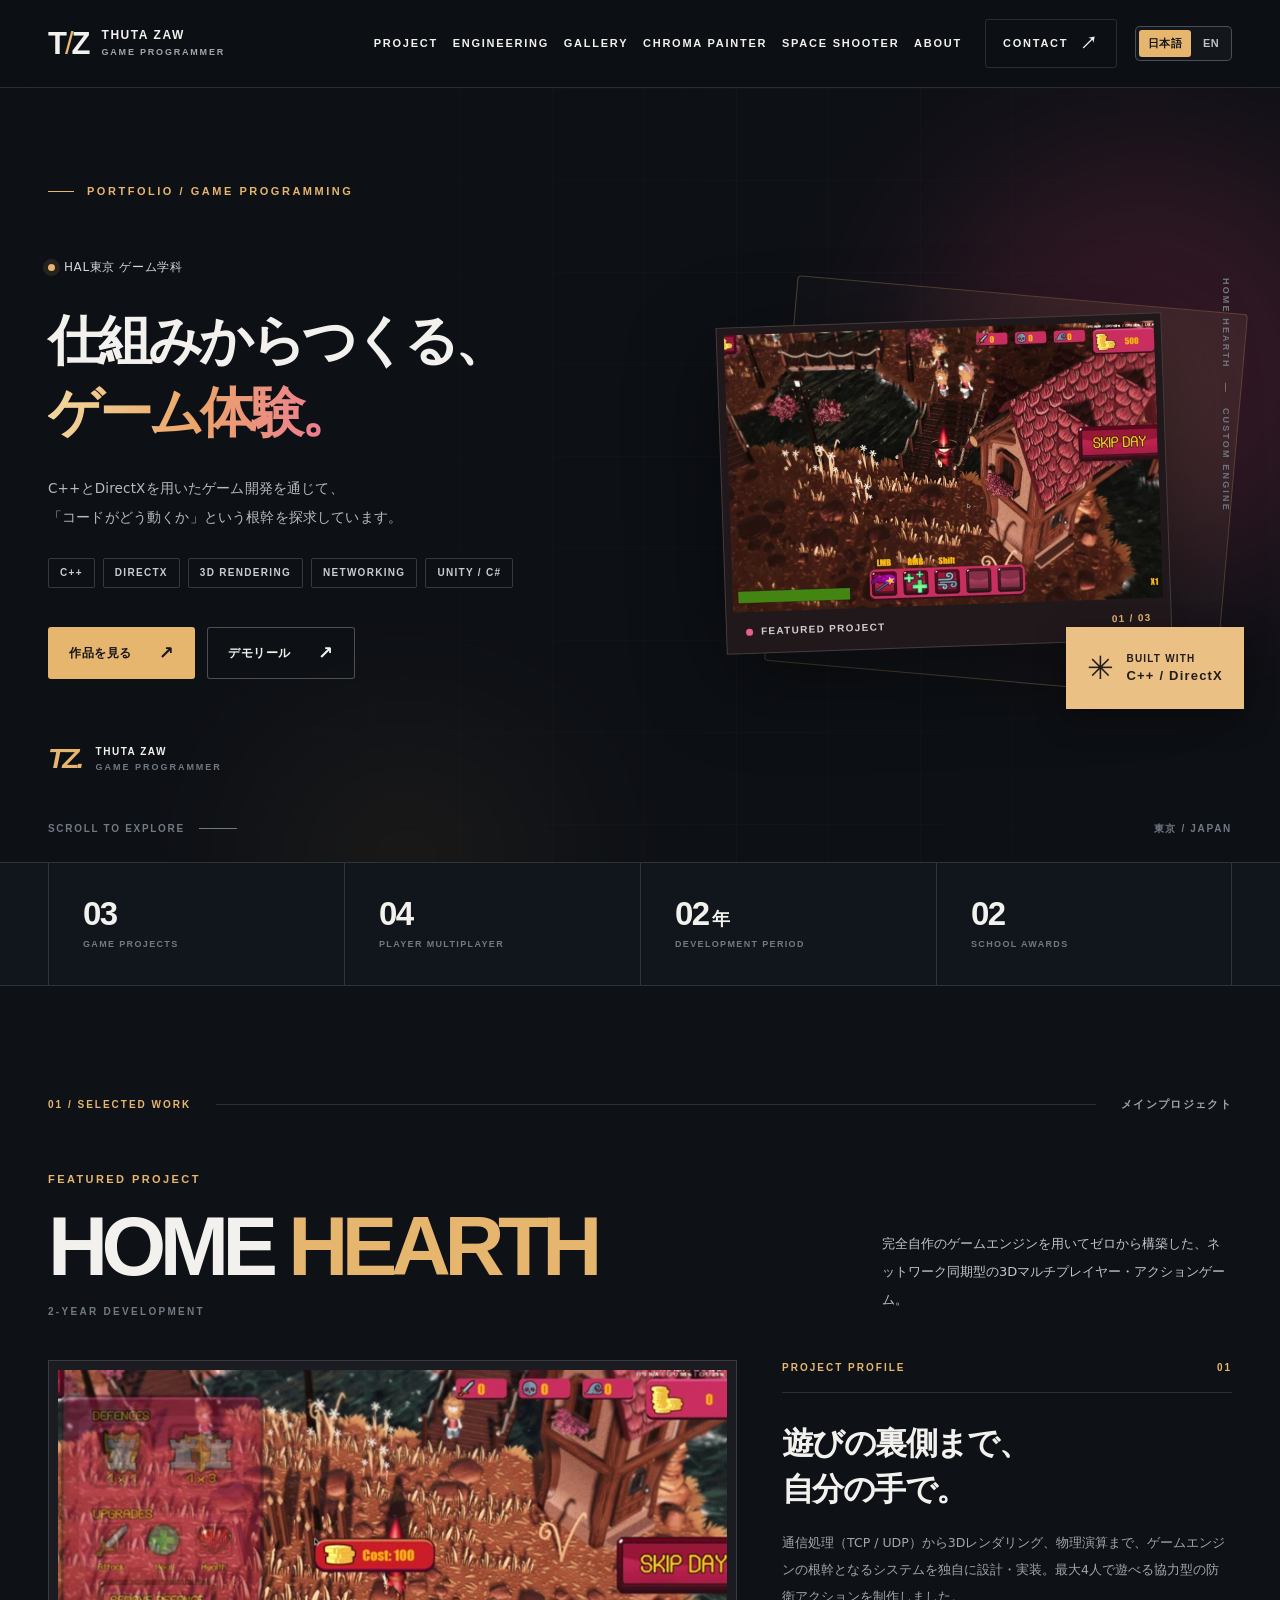
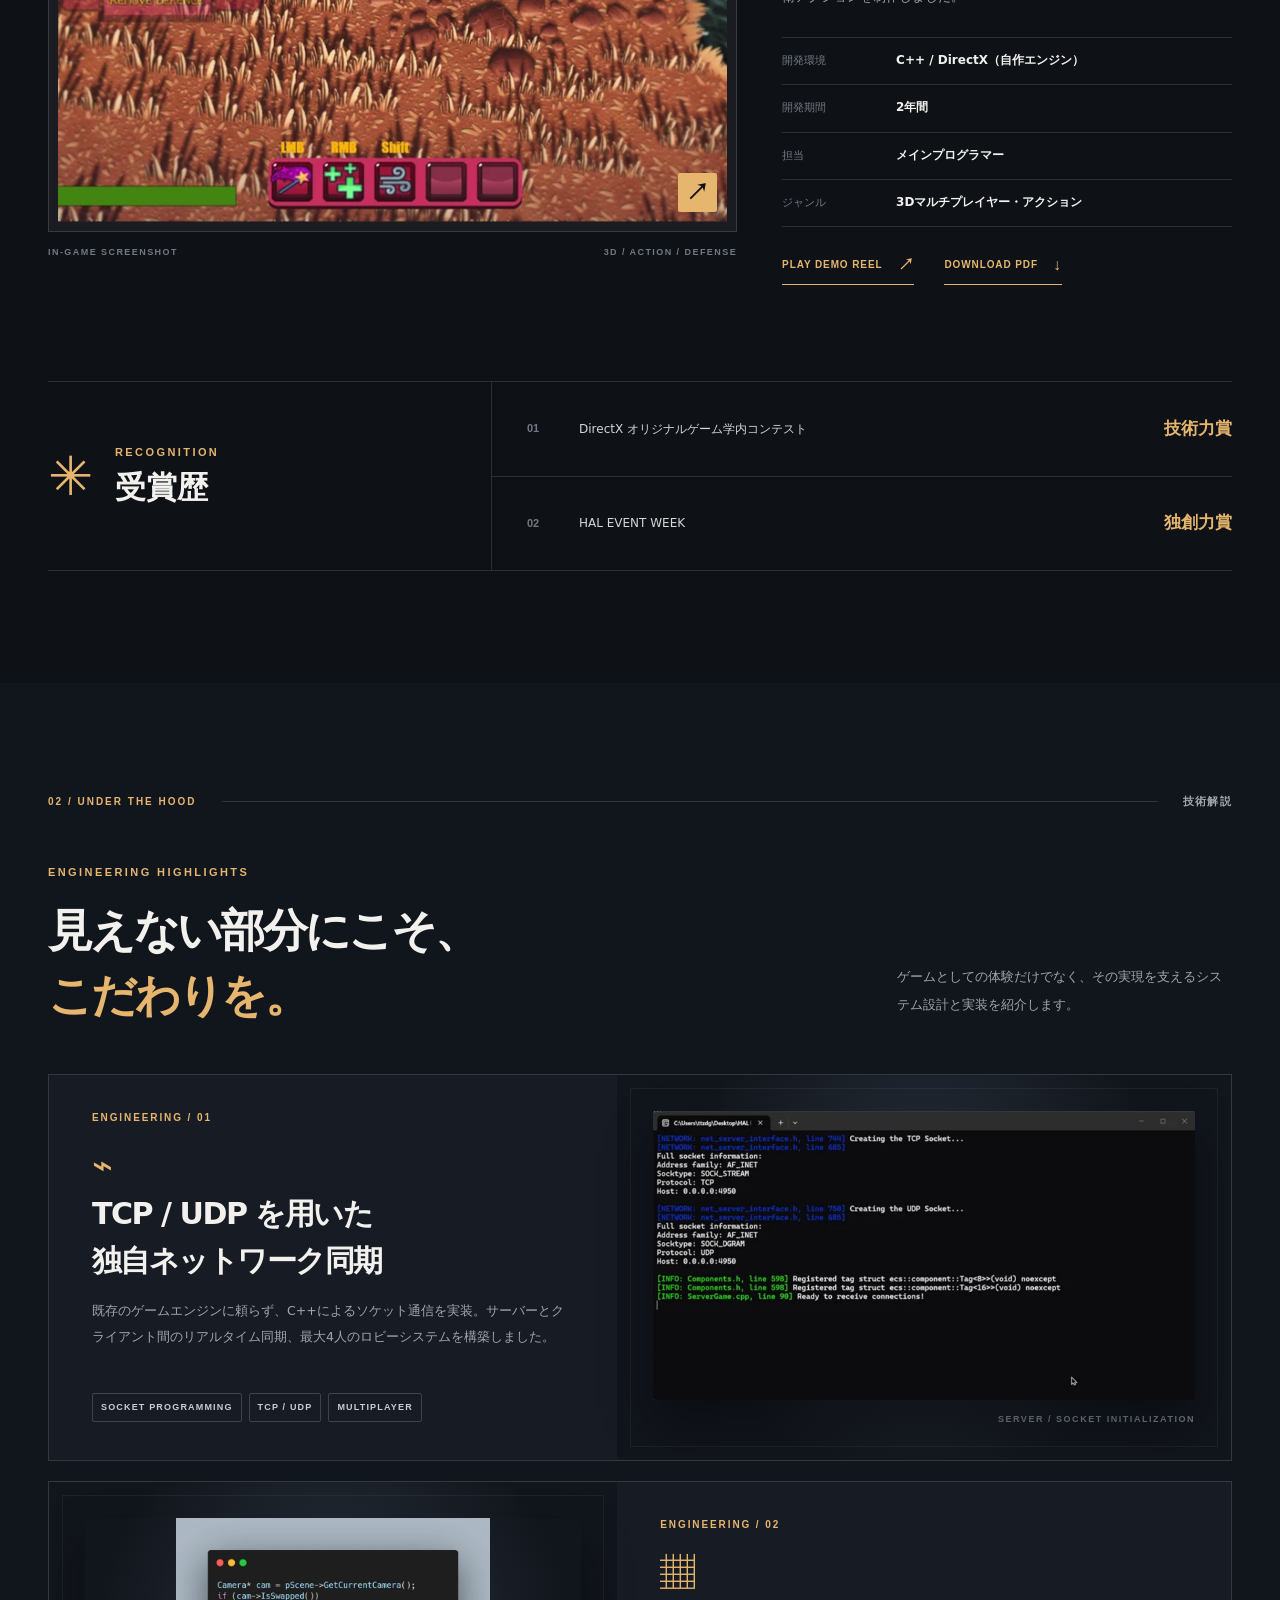
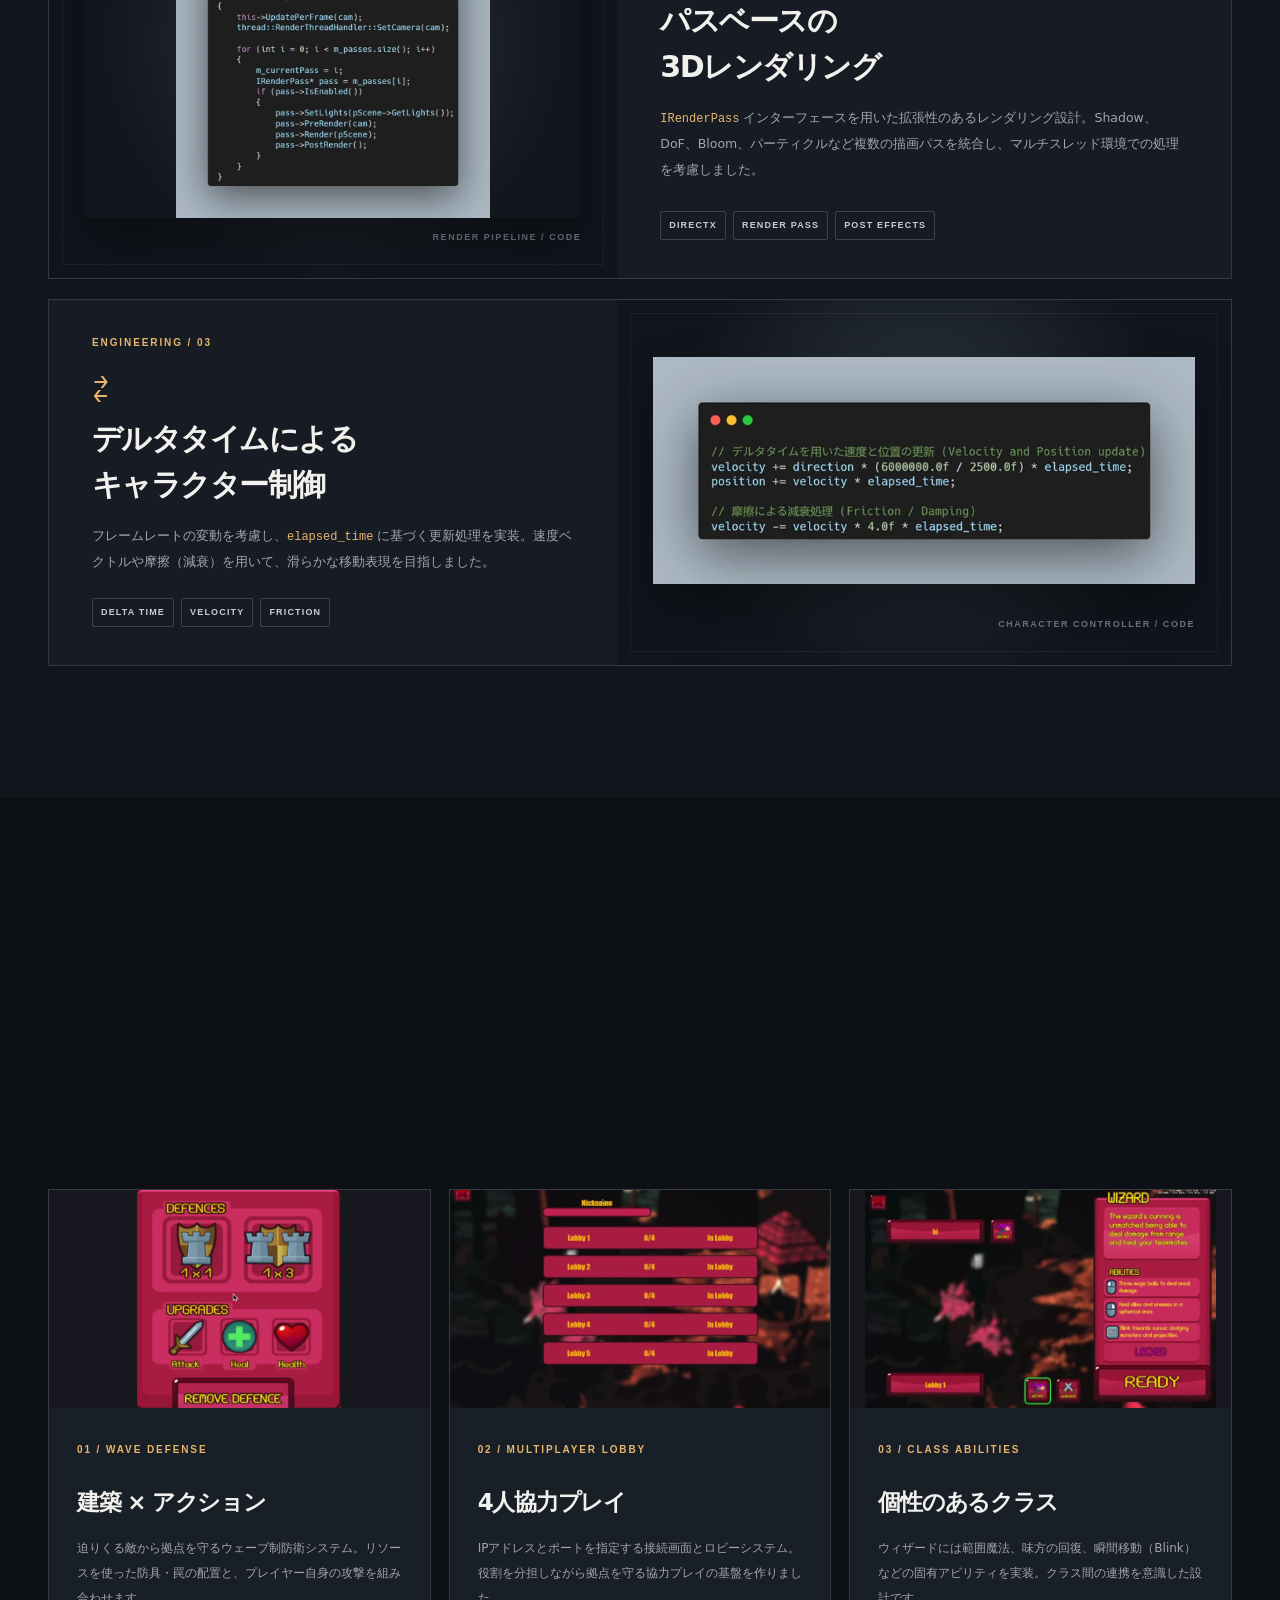
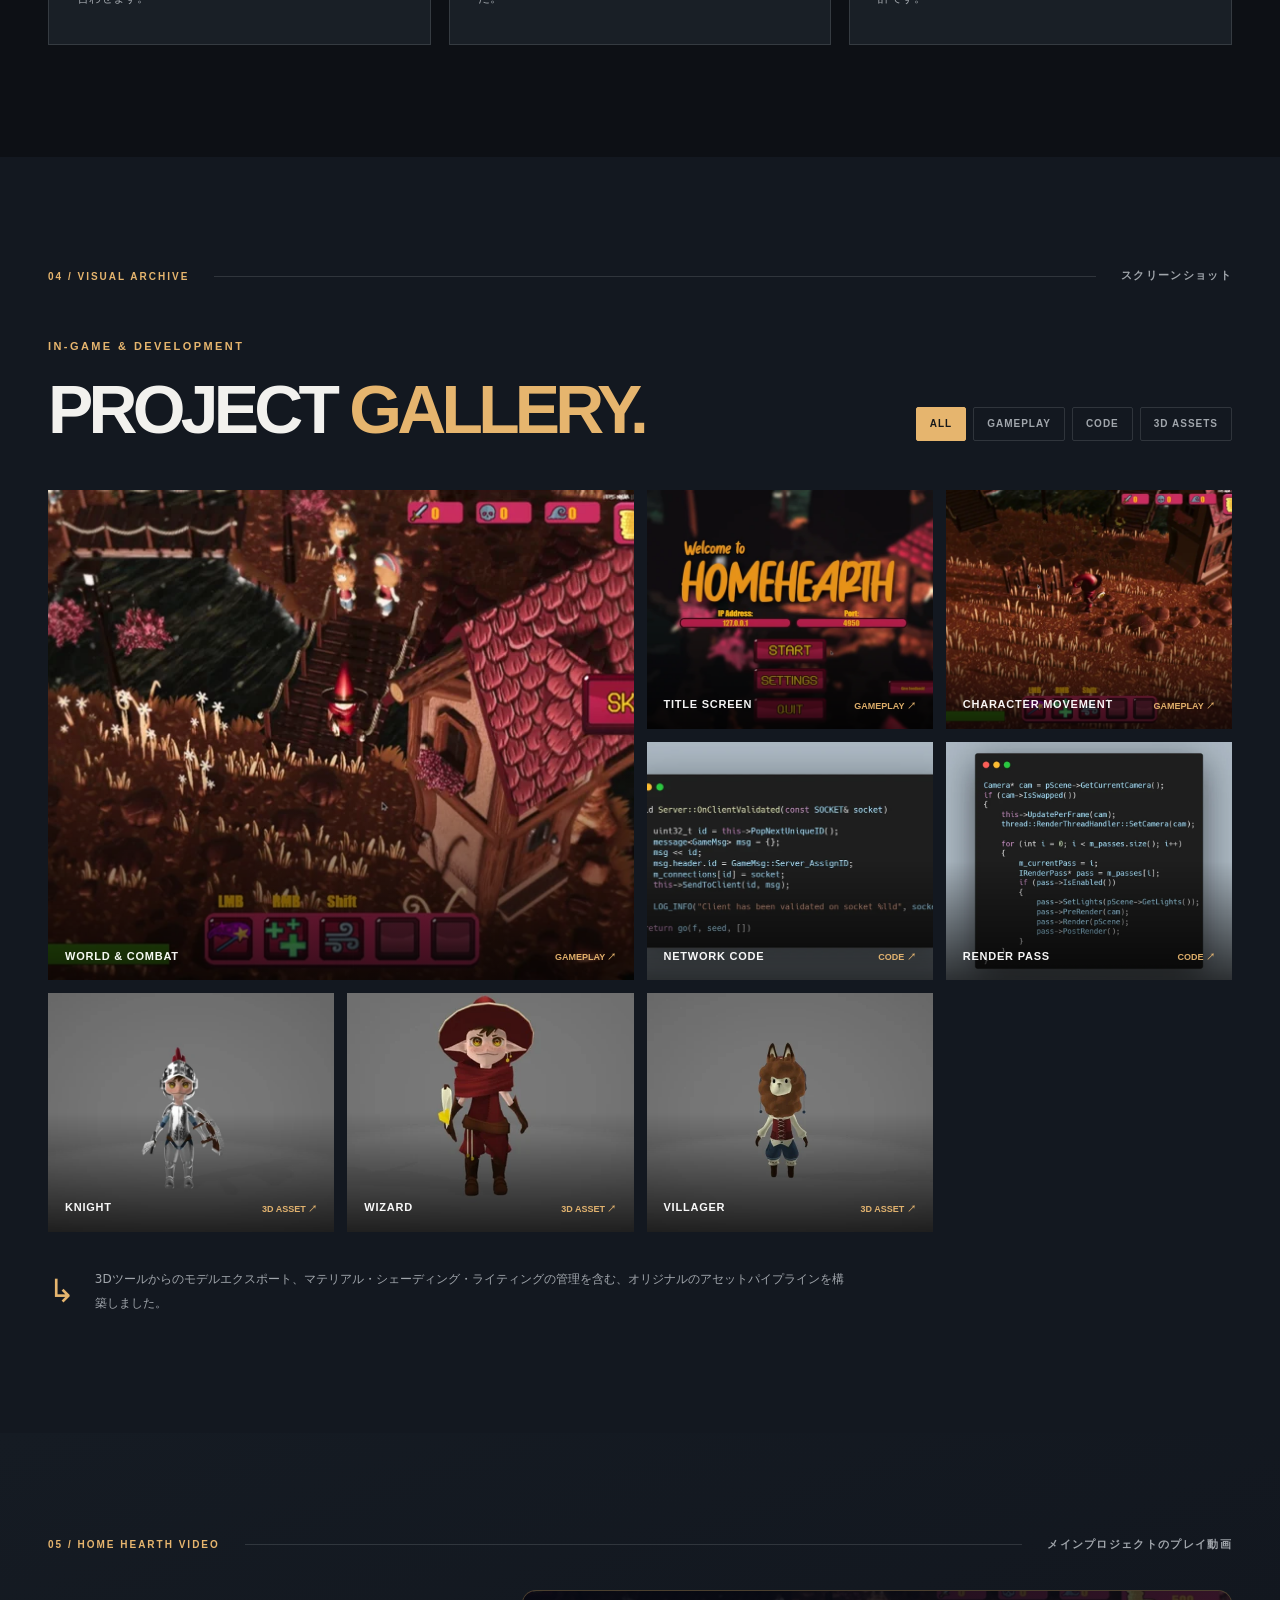
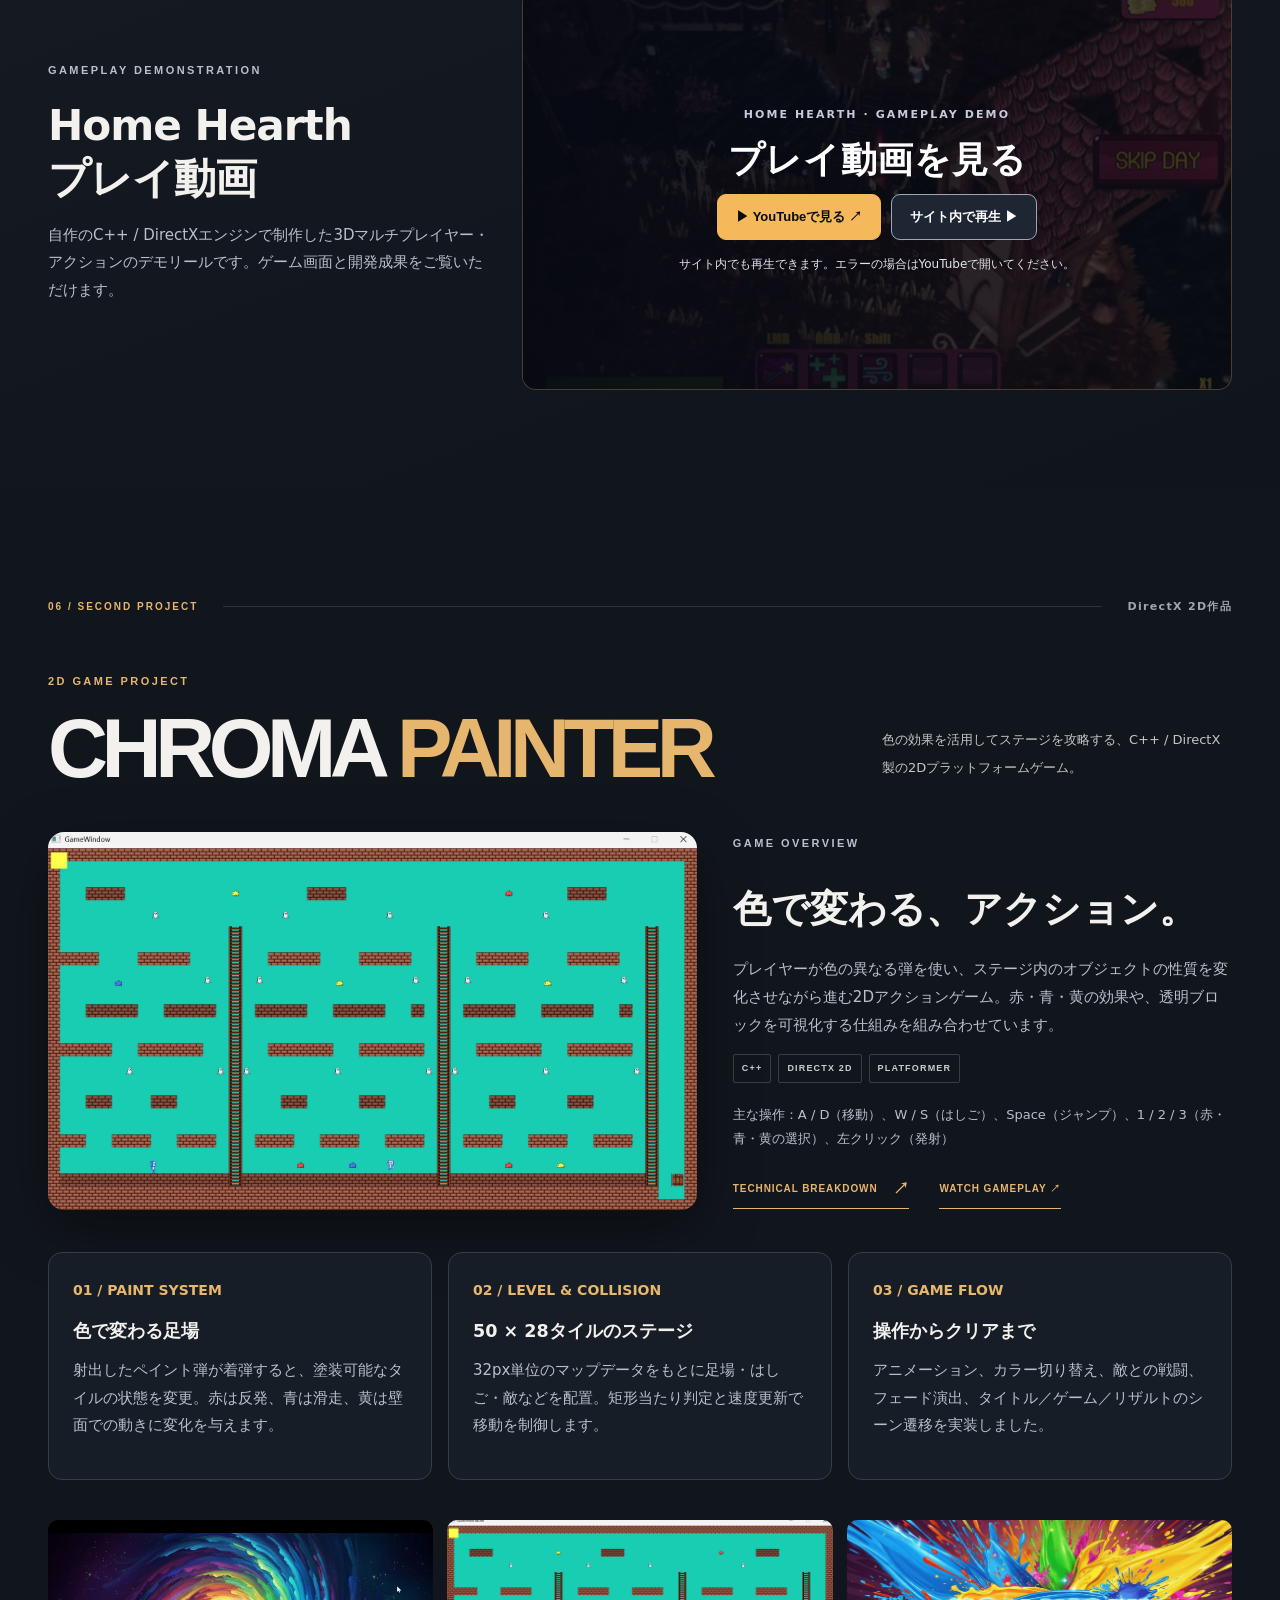
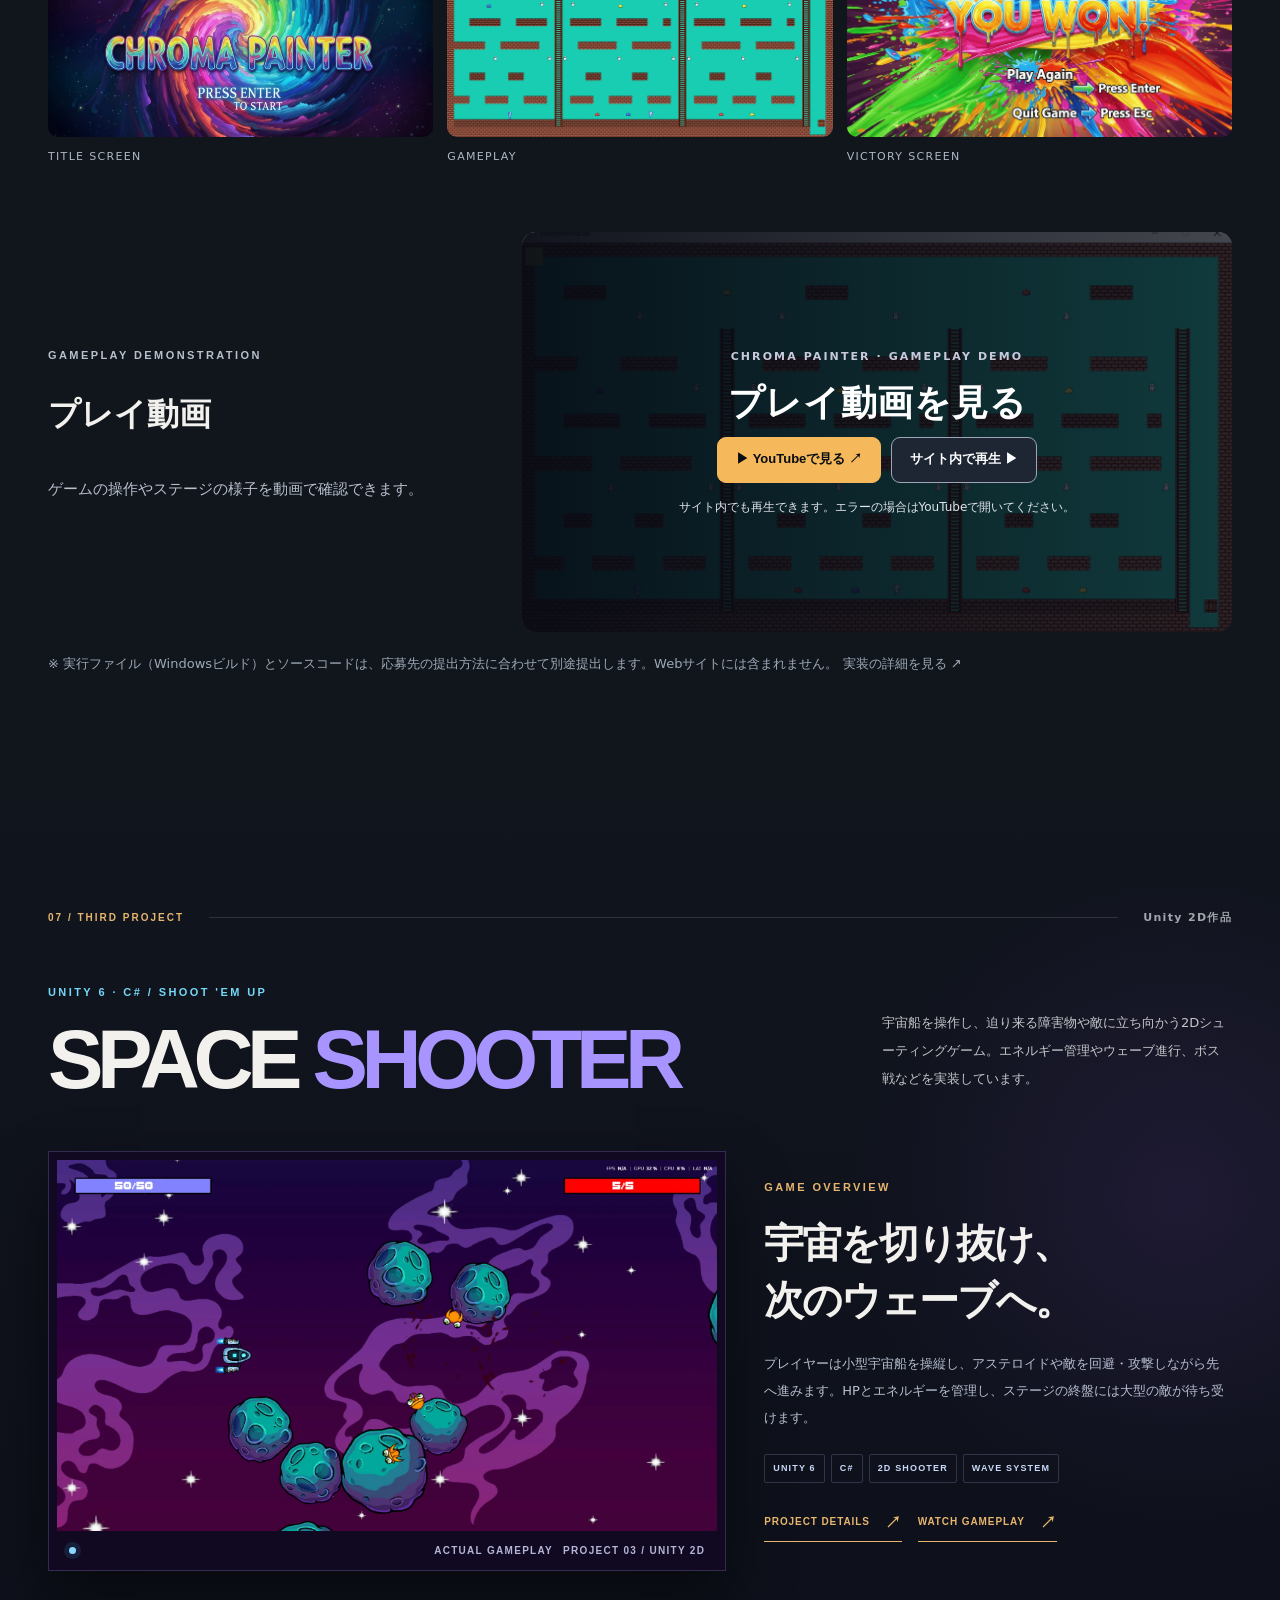
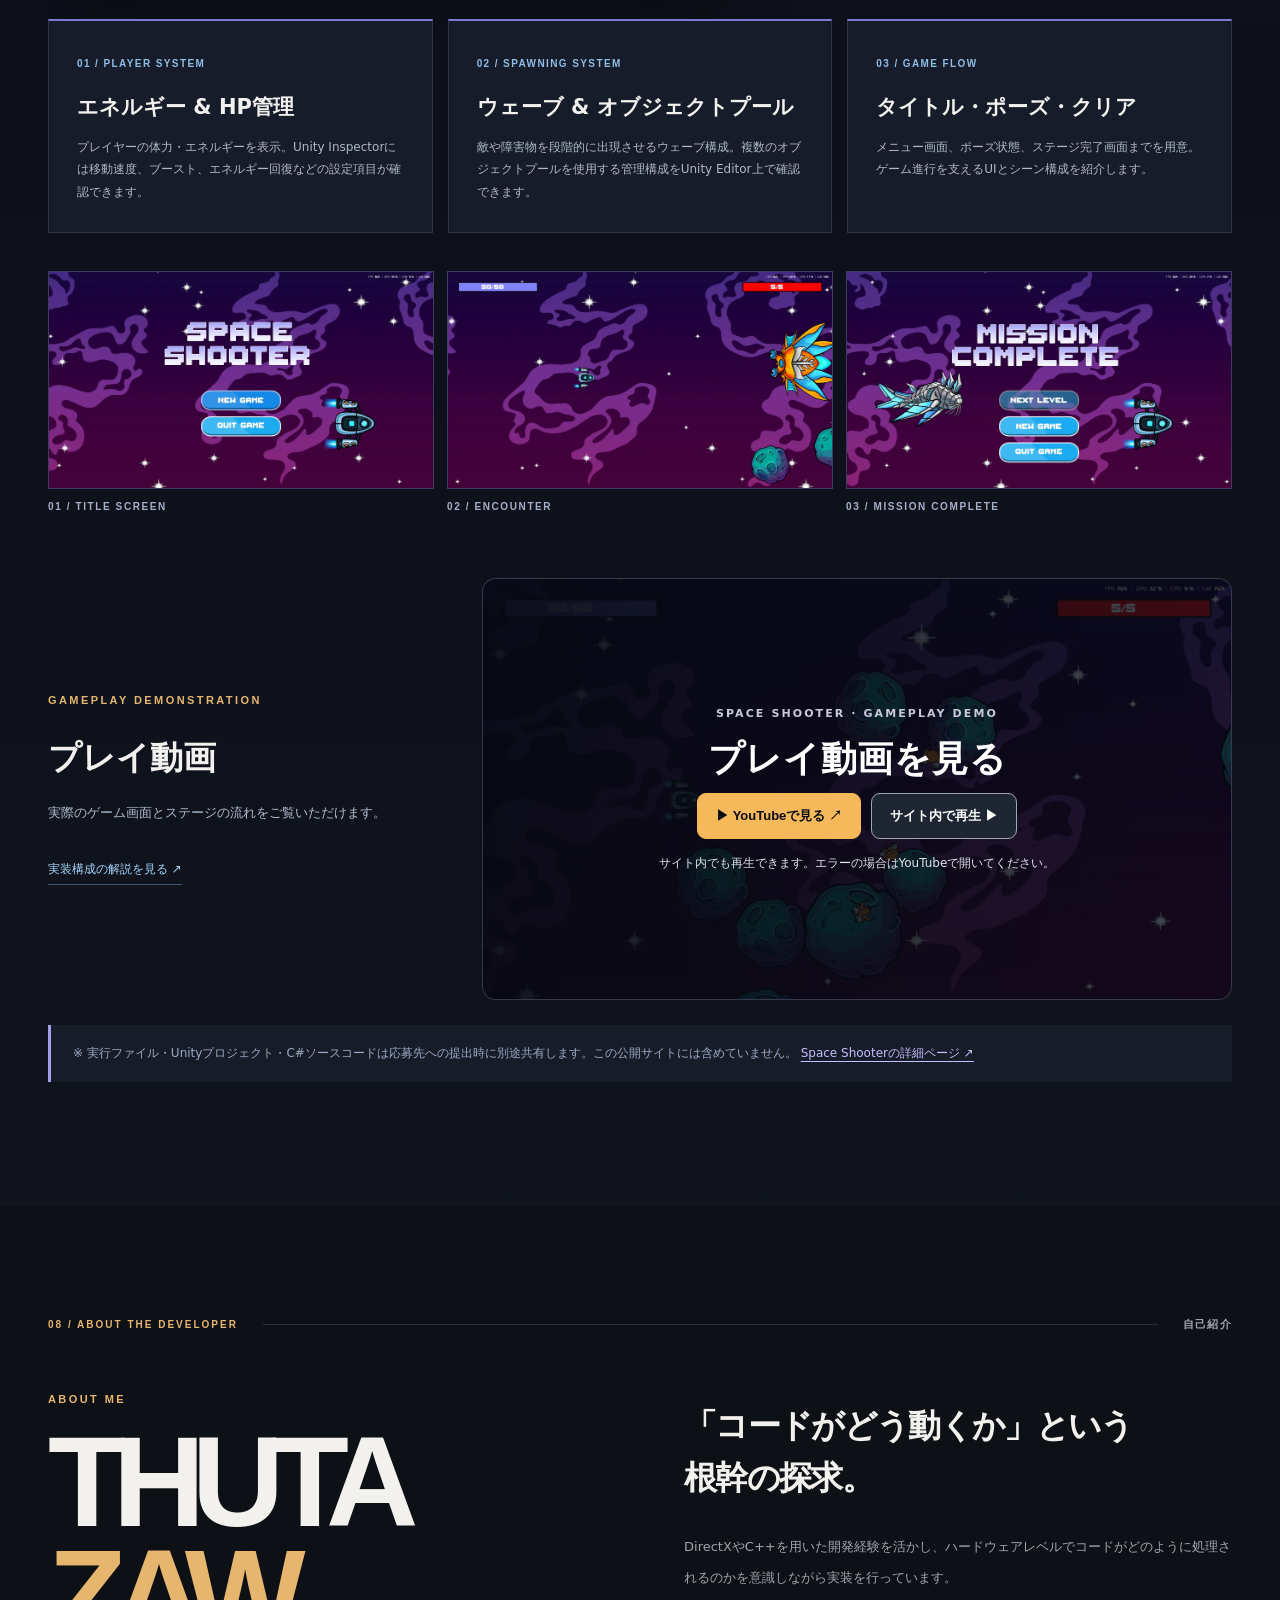
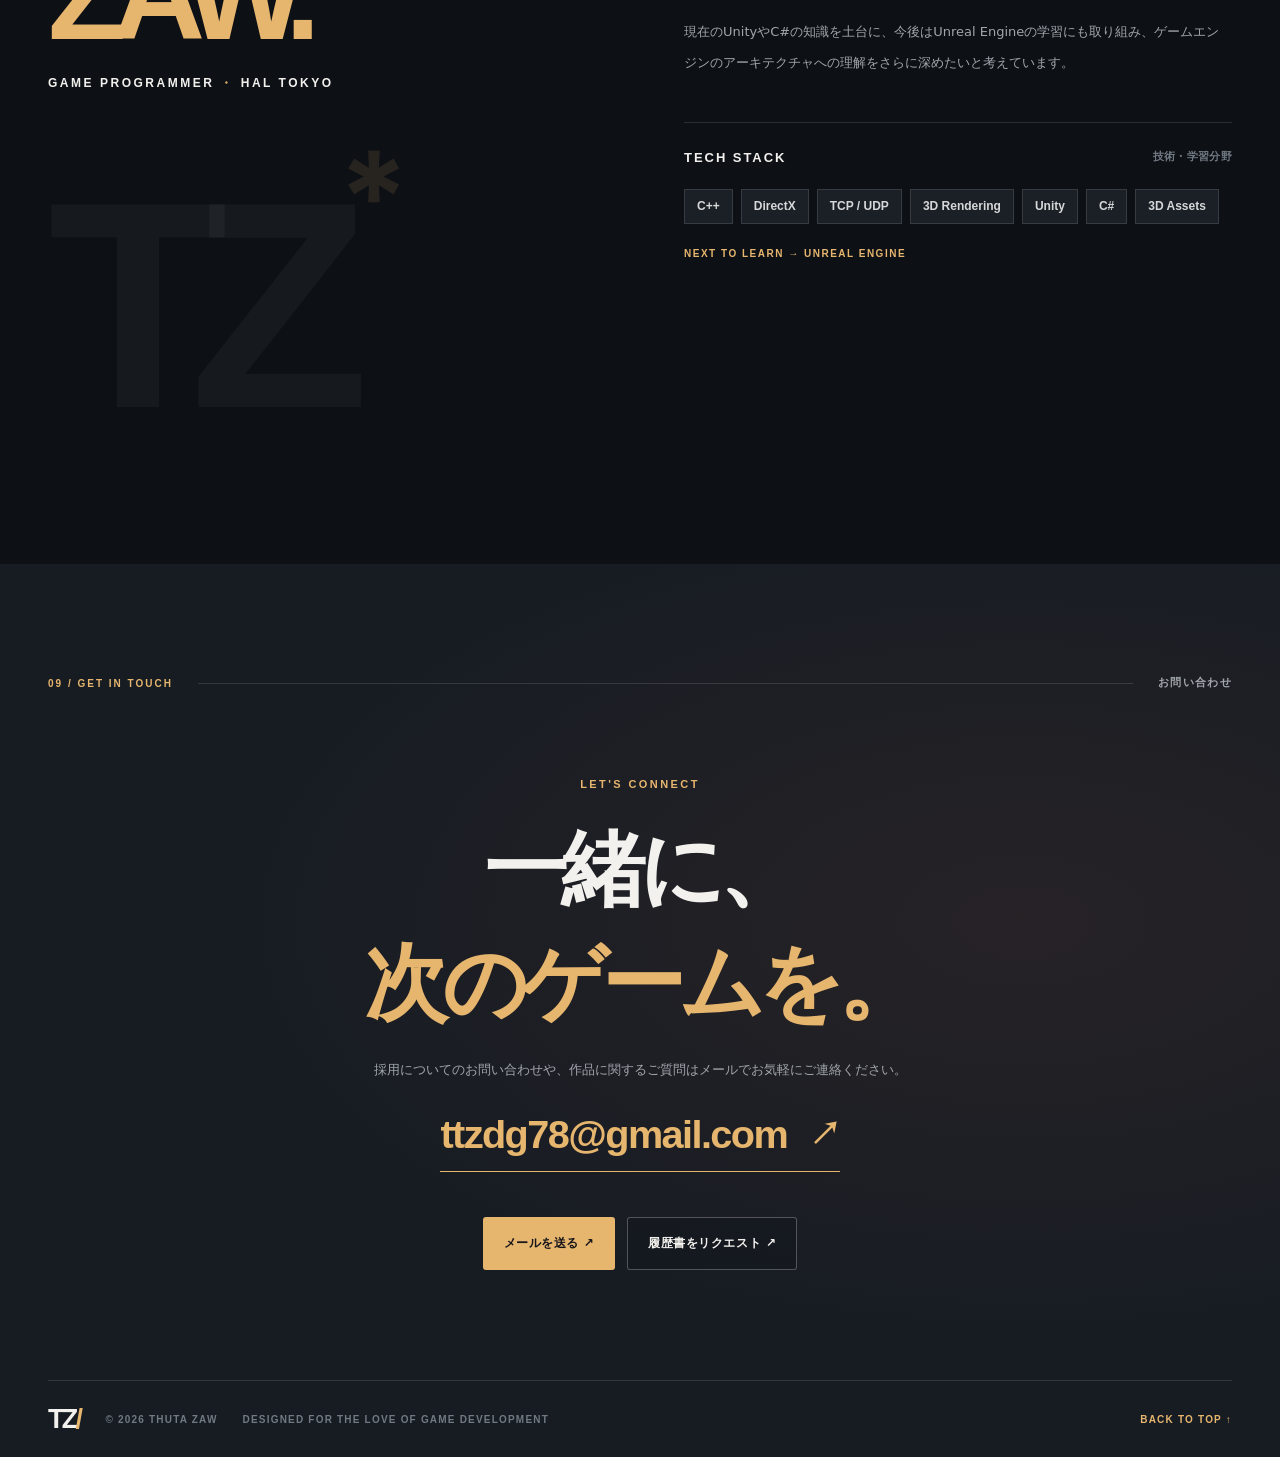
==== commit d1f42764: "Add files via upload" ====
--- a/index.html
+++ b/index.html
@@ -244,7 +244,7 @@
 <section class="section contact-section" id="contact">
 <div class="container">
 <div class="section-topline reveal"><span class="section-index">09 / GET IN TOUCH</span><span class="thin-rule"></span><span class="section-aside">お問い合わせ</span></div>
-<div class="contact-content reveal"><p class="section-overline">LET'S CONNECT</p><h2>一緒に、<br/><em>次のゲームを。</em></h2><p>採用についてのお問い合わせや、作品に関するご質問はメールでお気軽にご連絡ください。</p><a class="email-link" href="mailto:ttzdg78@gmail.com">ttzdg78@gmail.com <span aria-hidden="true">↗</span></a><div class="contact-actions"><a class="btn btn-primary" href="mailto:ttzdg78@gmail.com?subject=Portfolio%20Inquiry">メールを送る ↗</a><a class="btn btn-outline resume-button" href="THUTA_ZAW_Rirekisho.pdf" rel="noopener" target="_blank" type="application/pdf">履歴書を見る（PDF） ↗</a></div></div>
+<div class="contact-content reveal"><p class="section-overline">LET'S CONNECT</p><h2>一緒に、<br/><em>次のゲームを。</em></h2><p>採用についてのお問い合わせや、作品に関するご質問はメールでお気軽にご連絡ください。</p><a class="email-link" href="mailto:ttzdg78@gmail.com">ttzdg78@gmail.com <span aria-hidden="true">↗</span></a><div class="contact-actions"><a class="btn btn-primary" href="mailto:ttzdg78@gmail.com?subject=Portfolio%20Inquiry">メールを送る ↗</a><a class="btn btn-outline resume-button" href="mailto:ttzdg78@gmail.com?subject=%E5%B1%A5%E6%AD%B4%E6%9B%B8%E3%81%AE%E3%81%94%E4%BE%9D%E9%A0%BC%20/%20Resume%20Request">履歴書をリクエスト ↗</a></div></div>
 <footer class="footer"><a class="footer-brand" href="#top">TZ<span>/</span></a><span>© <span id="year">2026</span> THUTA ZAW</span><span>DESIGNED FOR THE LOVE OF GAME DEVELOPMENT</span><a class="back-to-top" href="#top">BACK TO TOP ↑</a></footer>
 </div>
 </section>
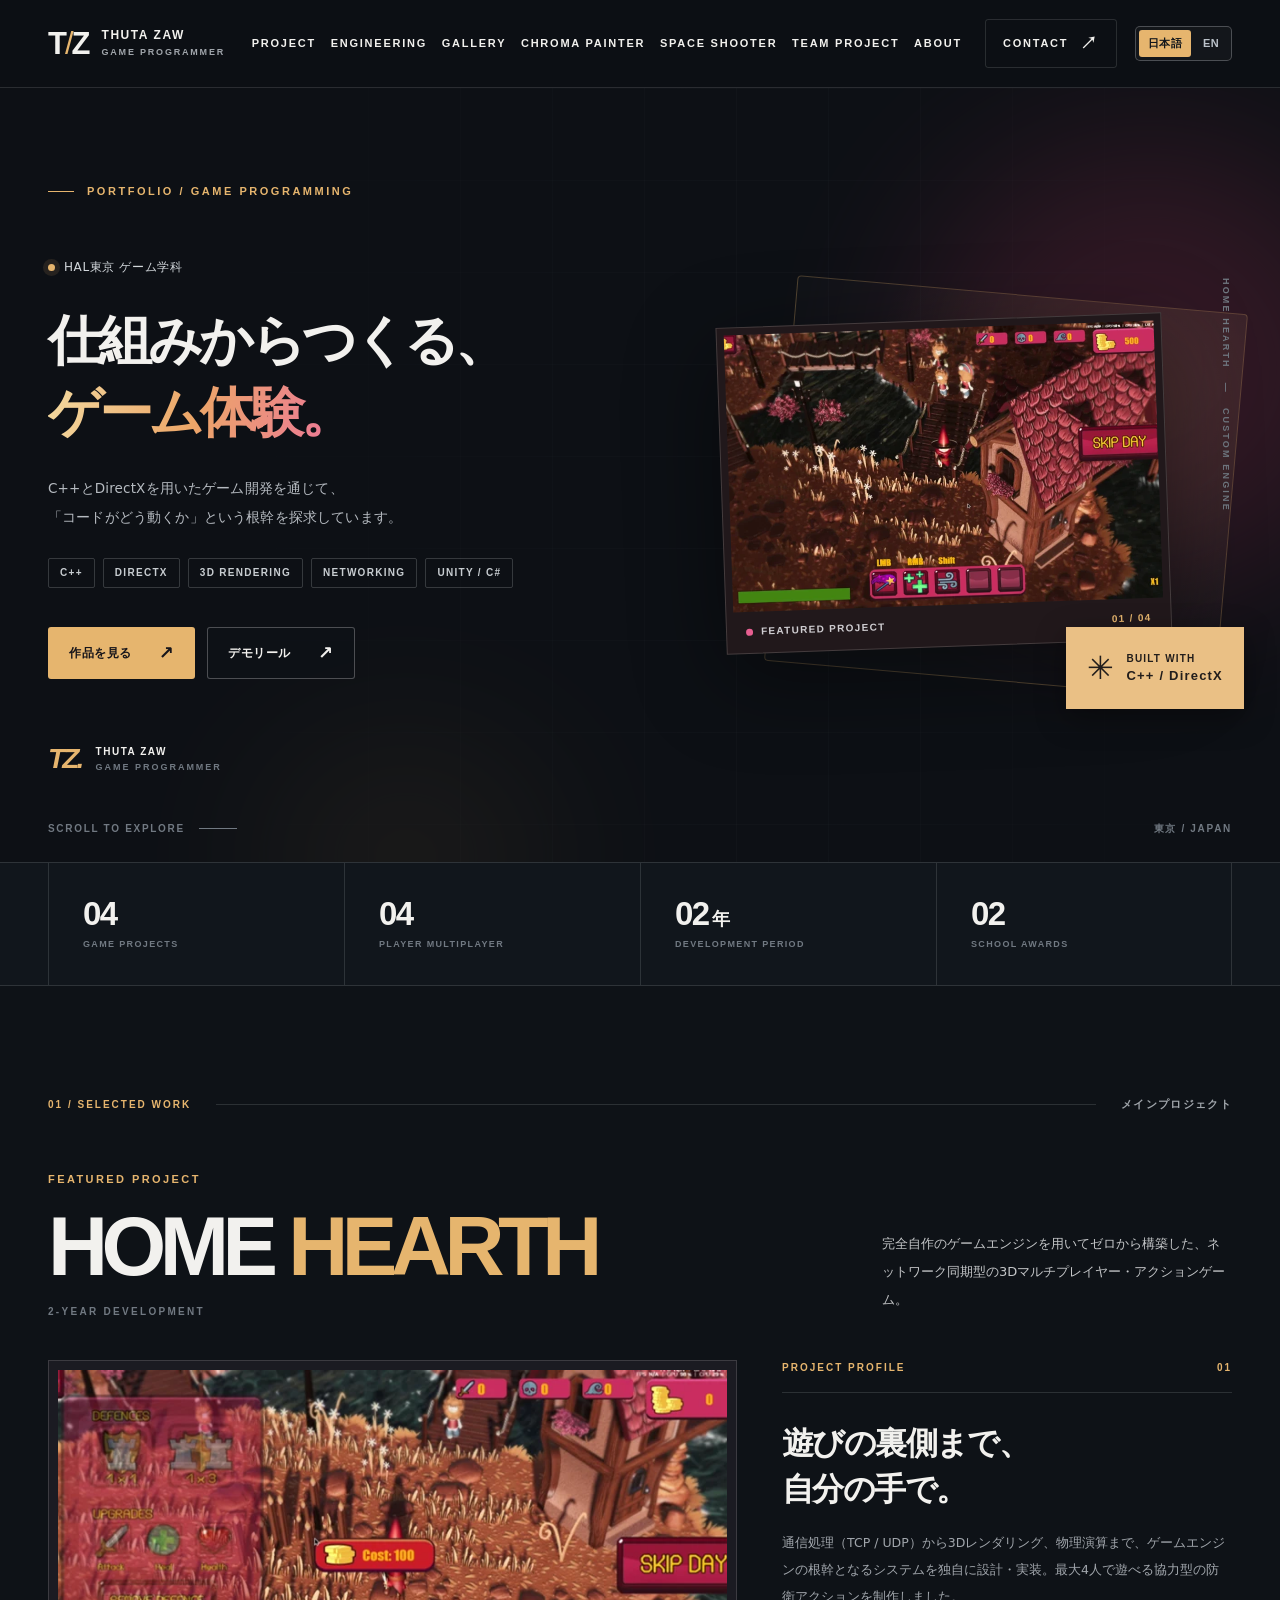
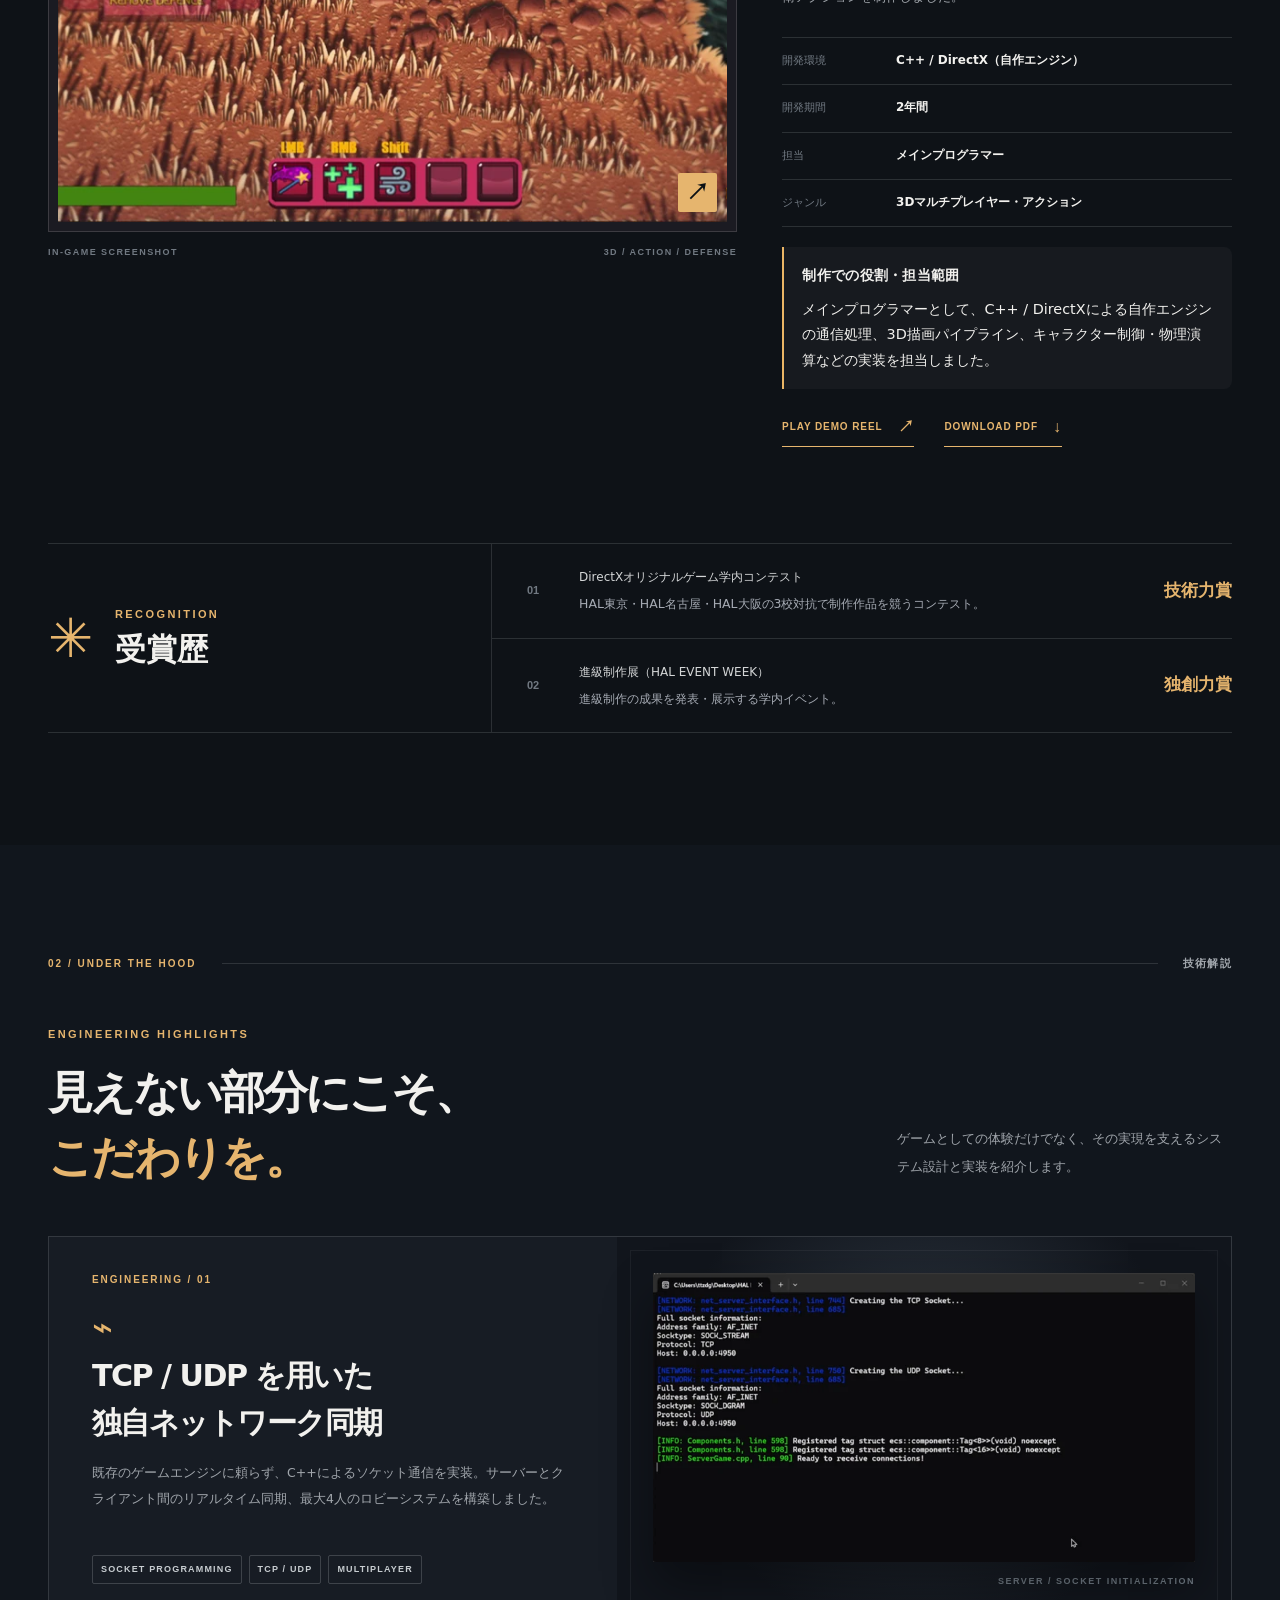
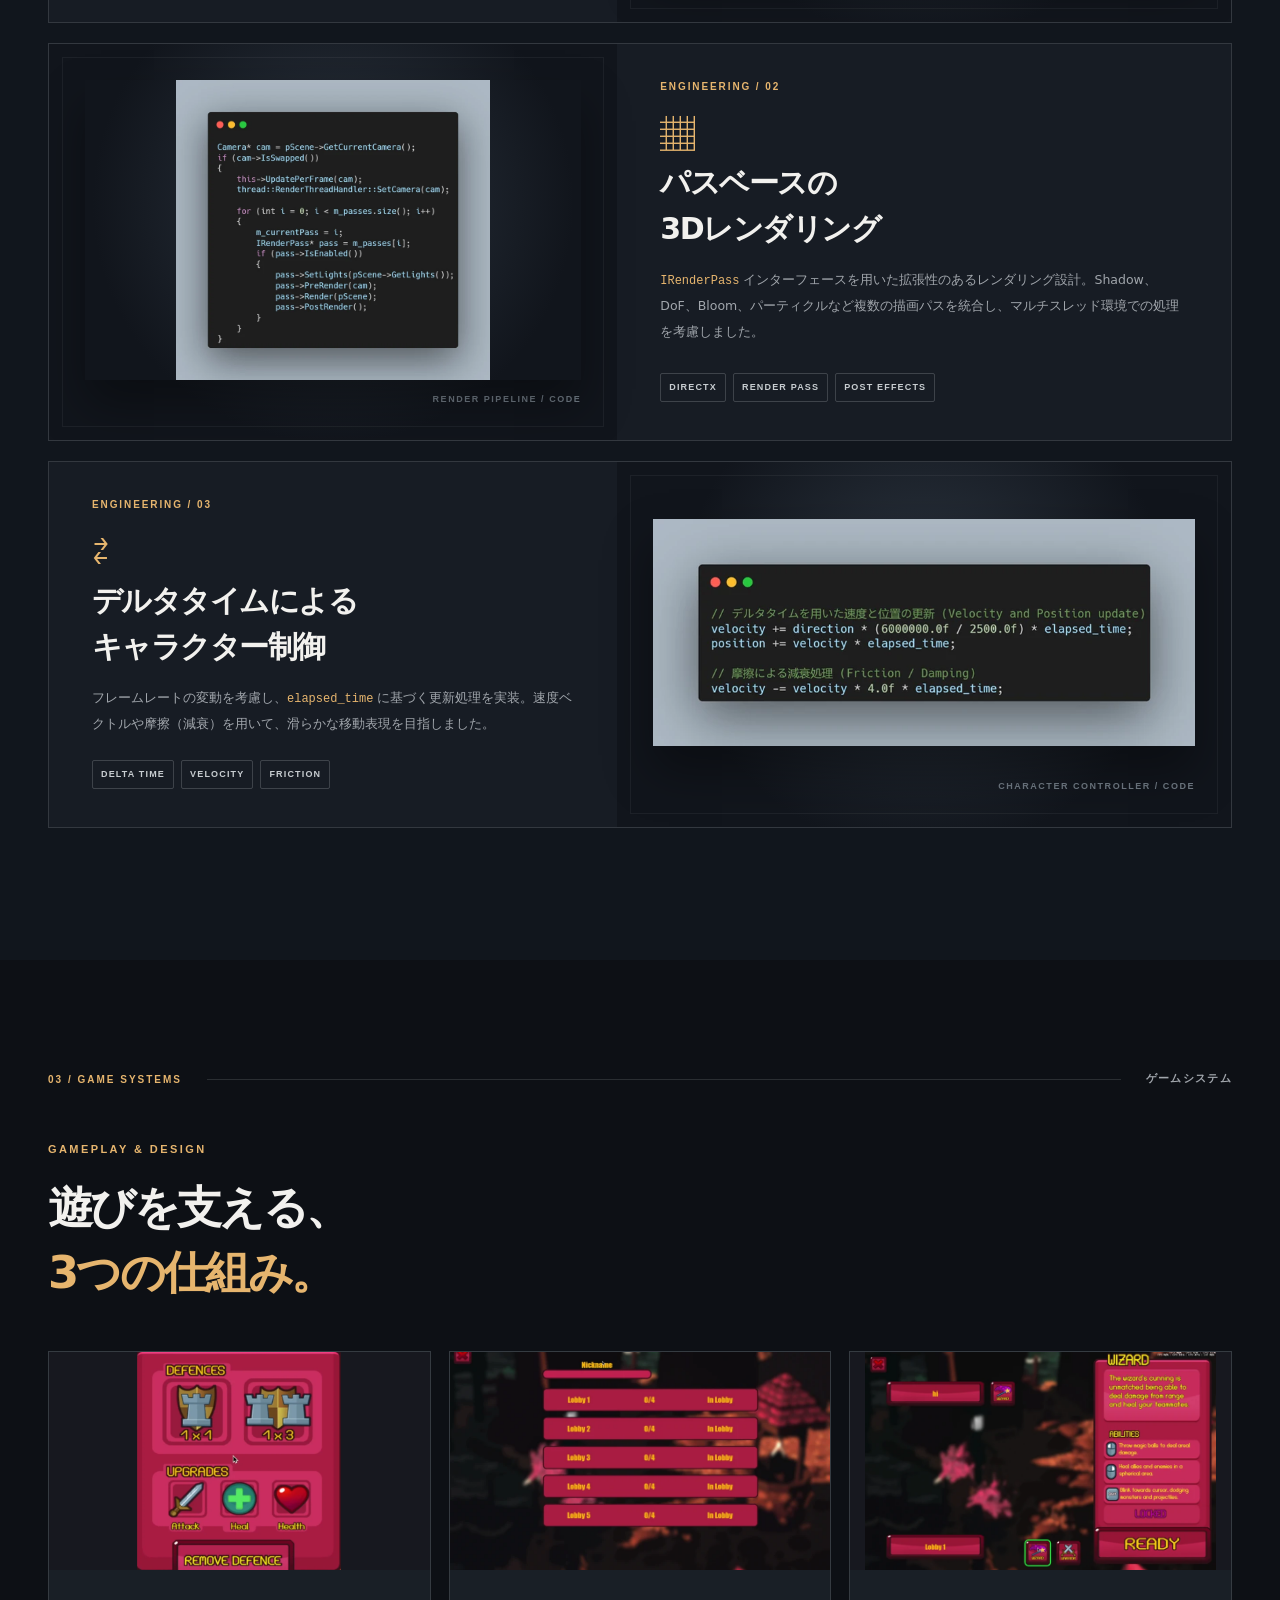
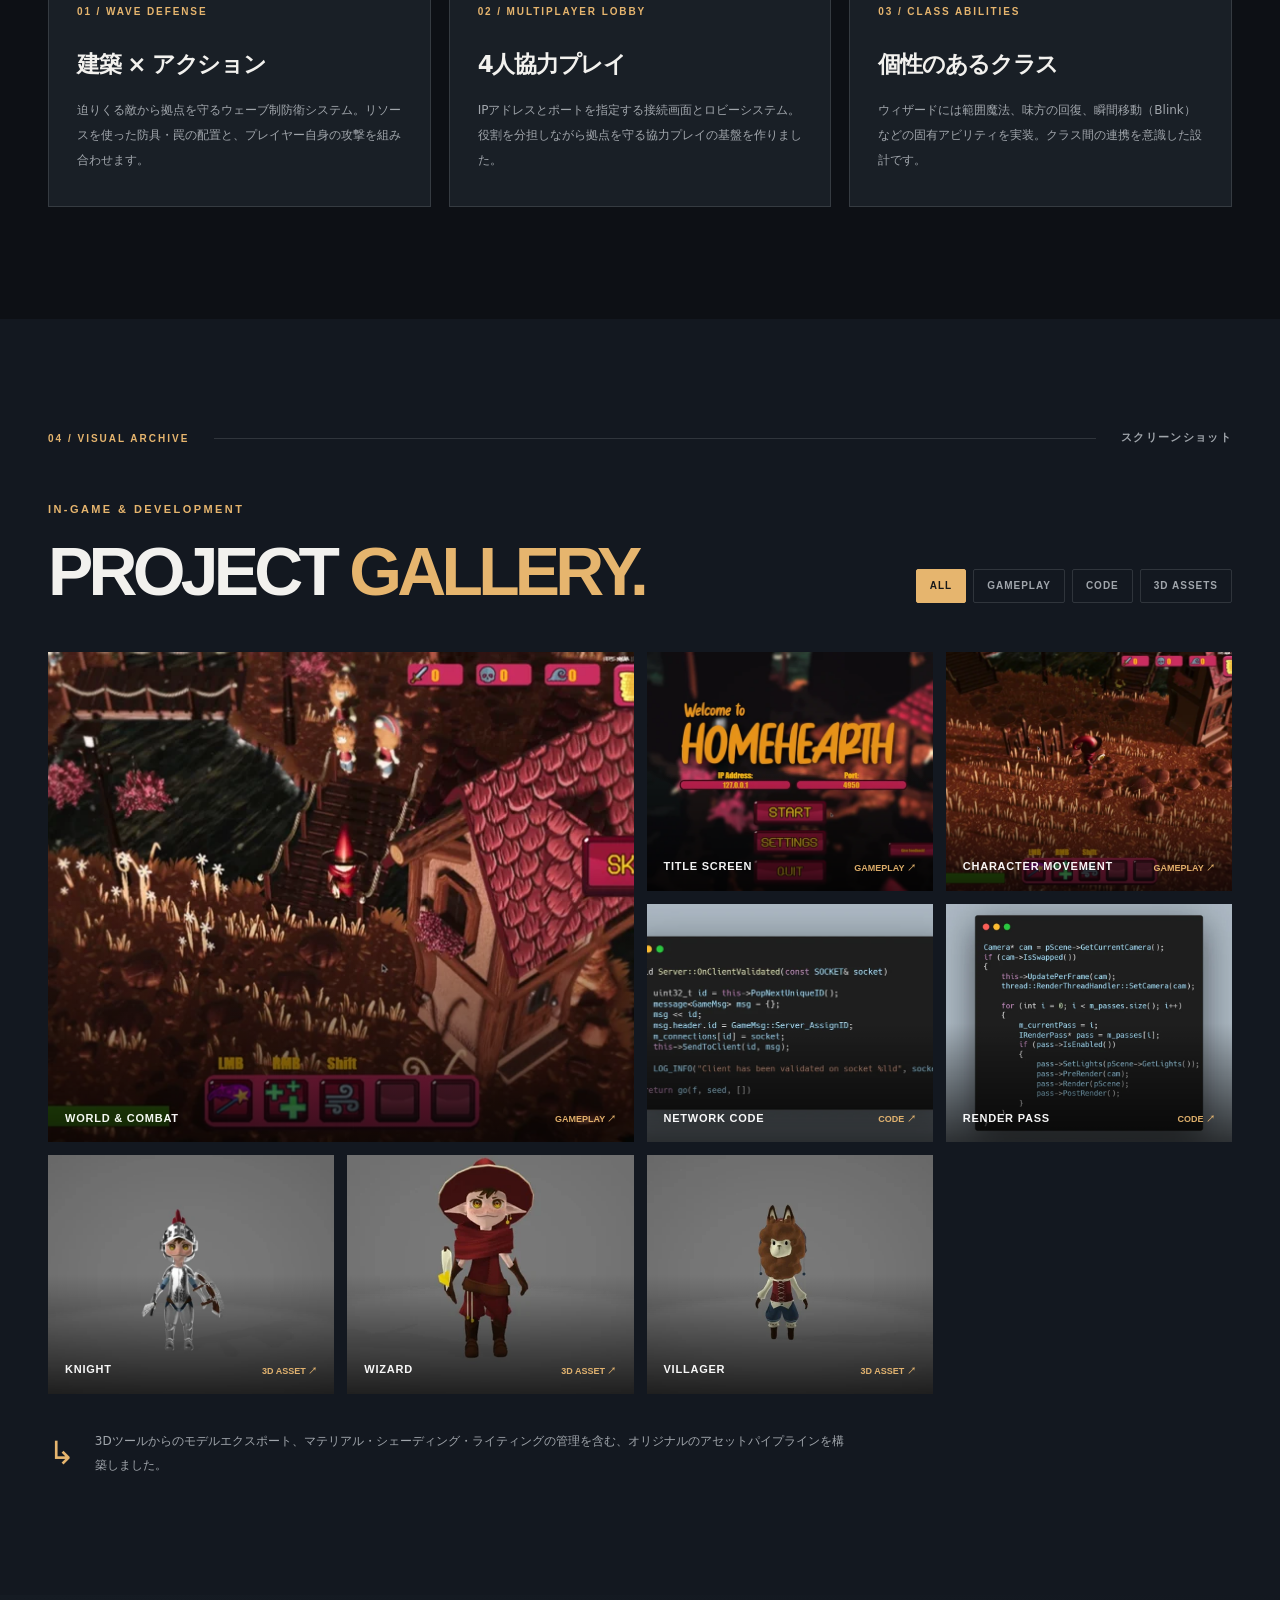
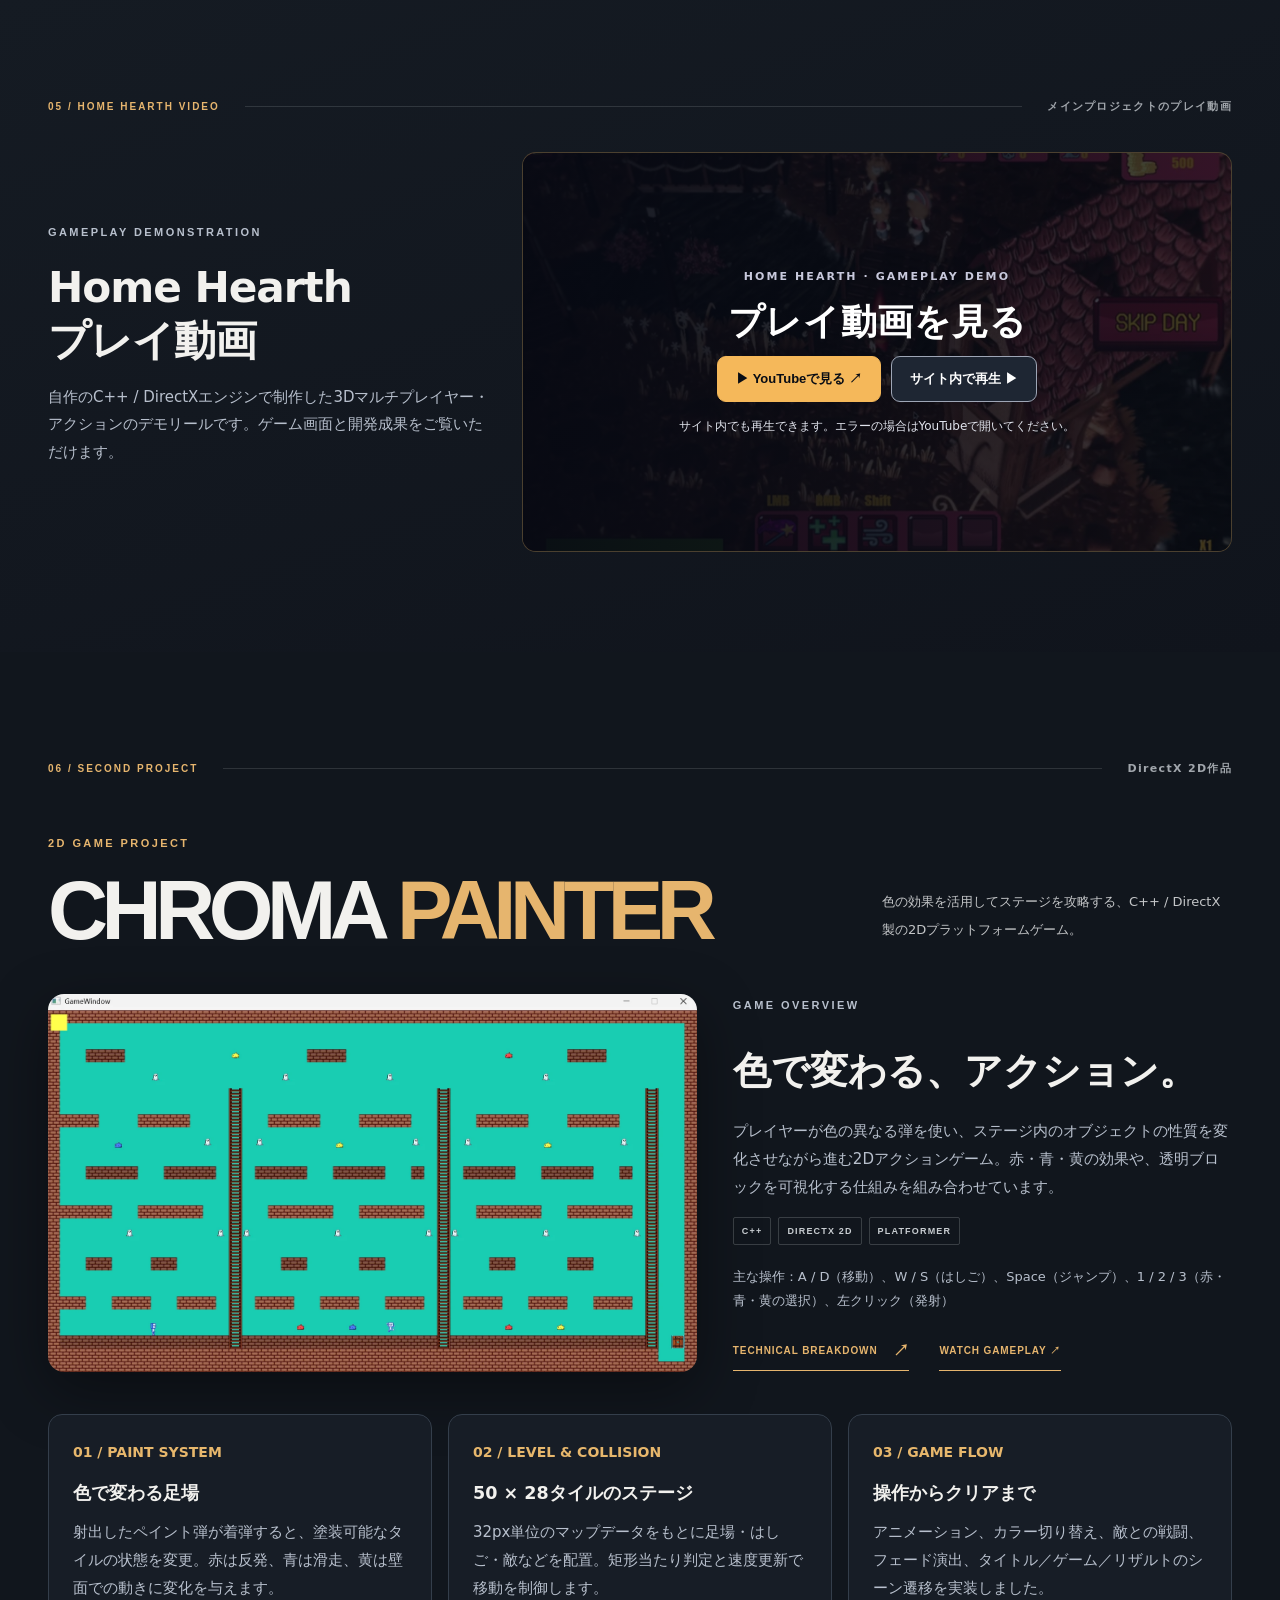
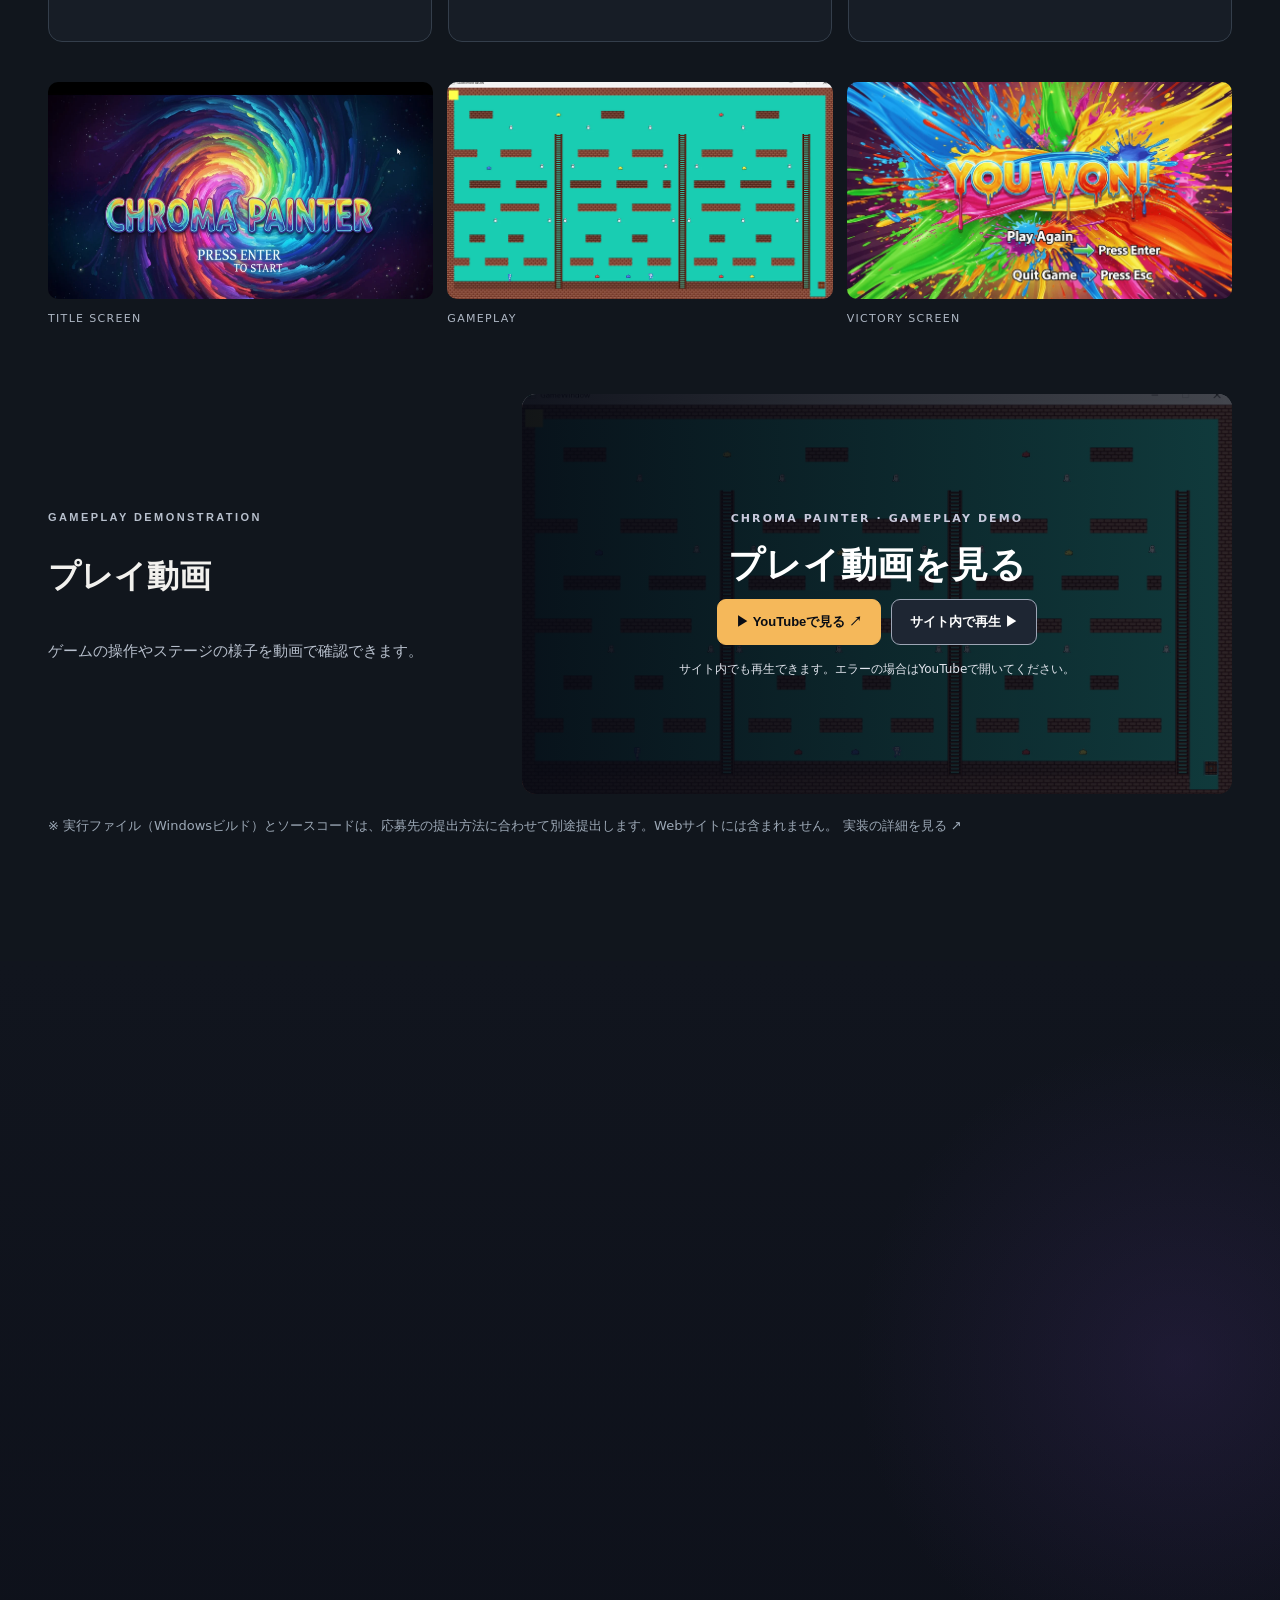
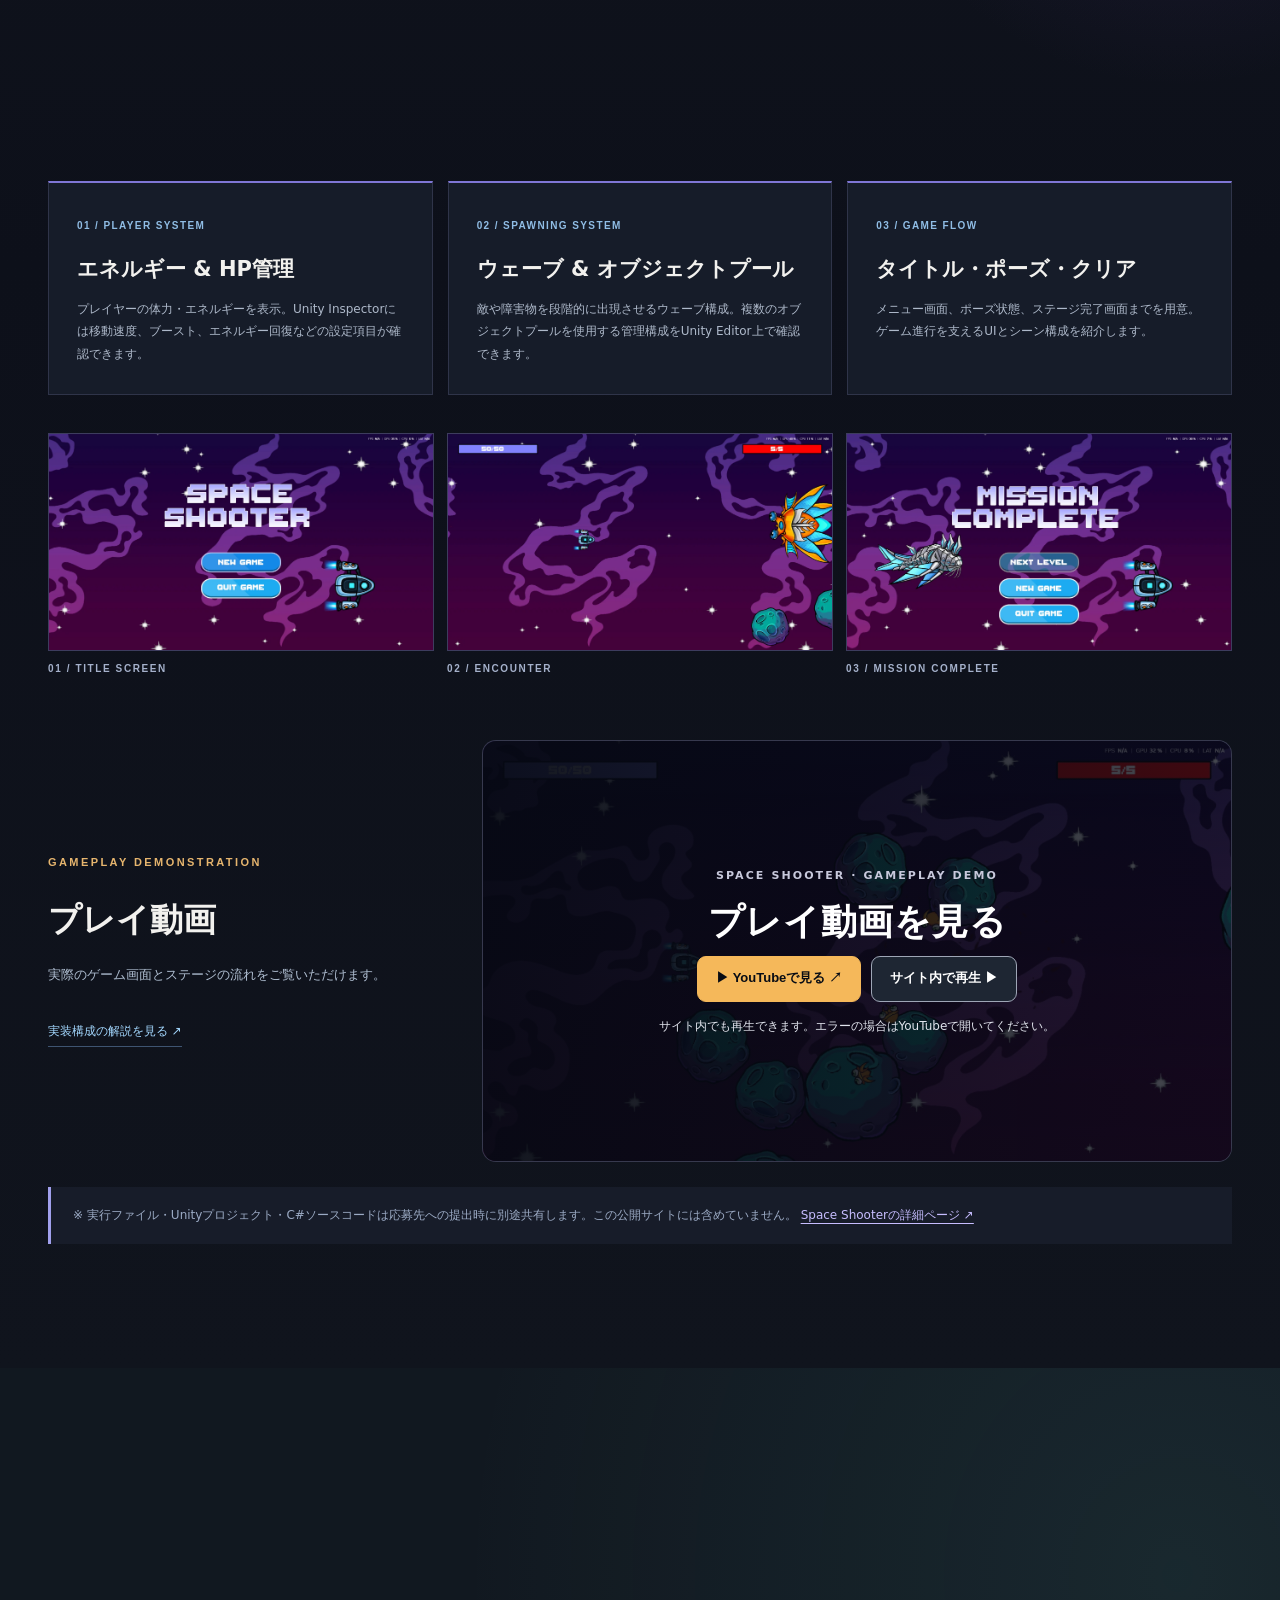
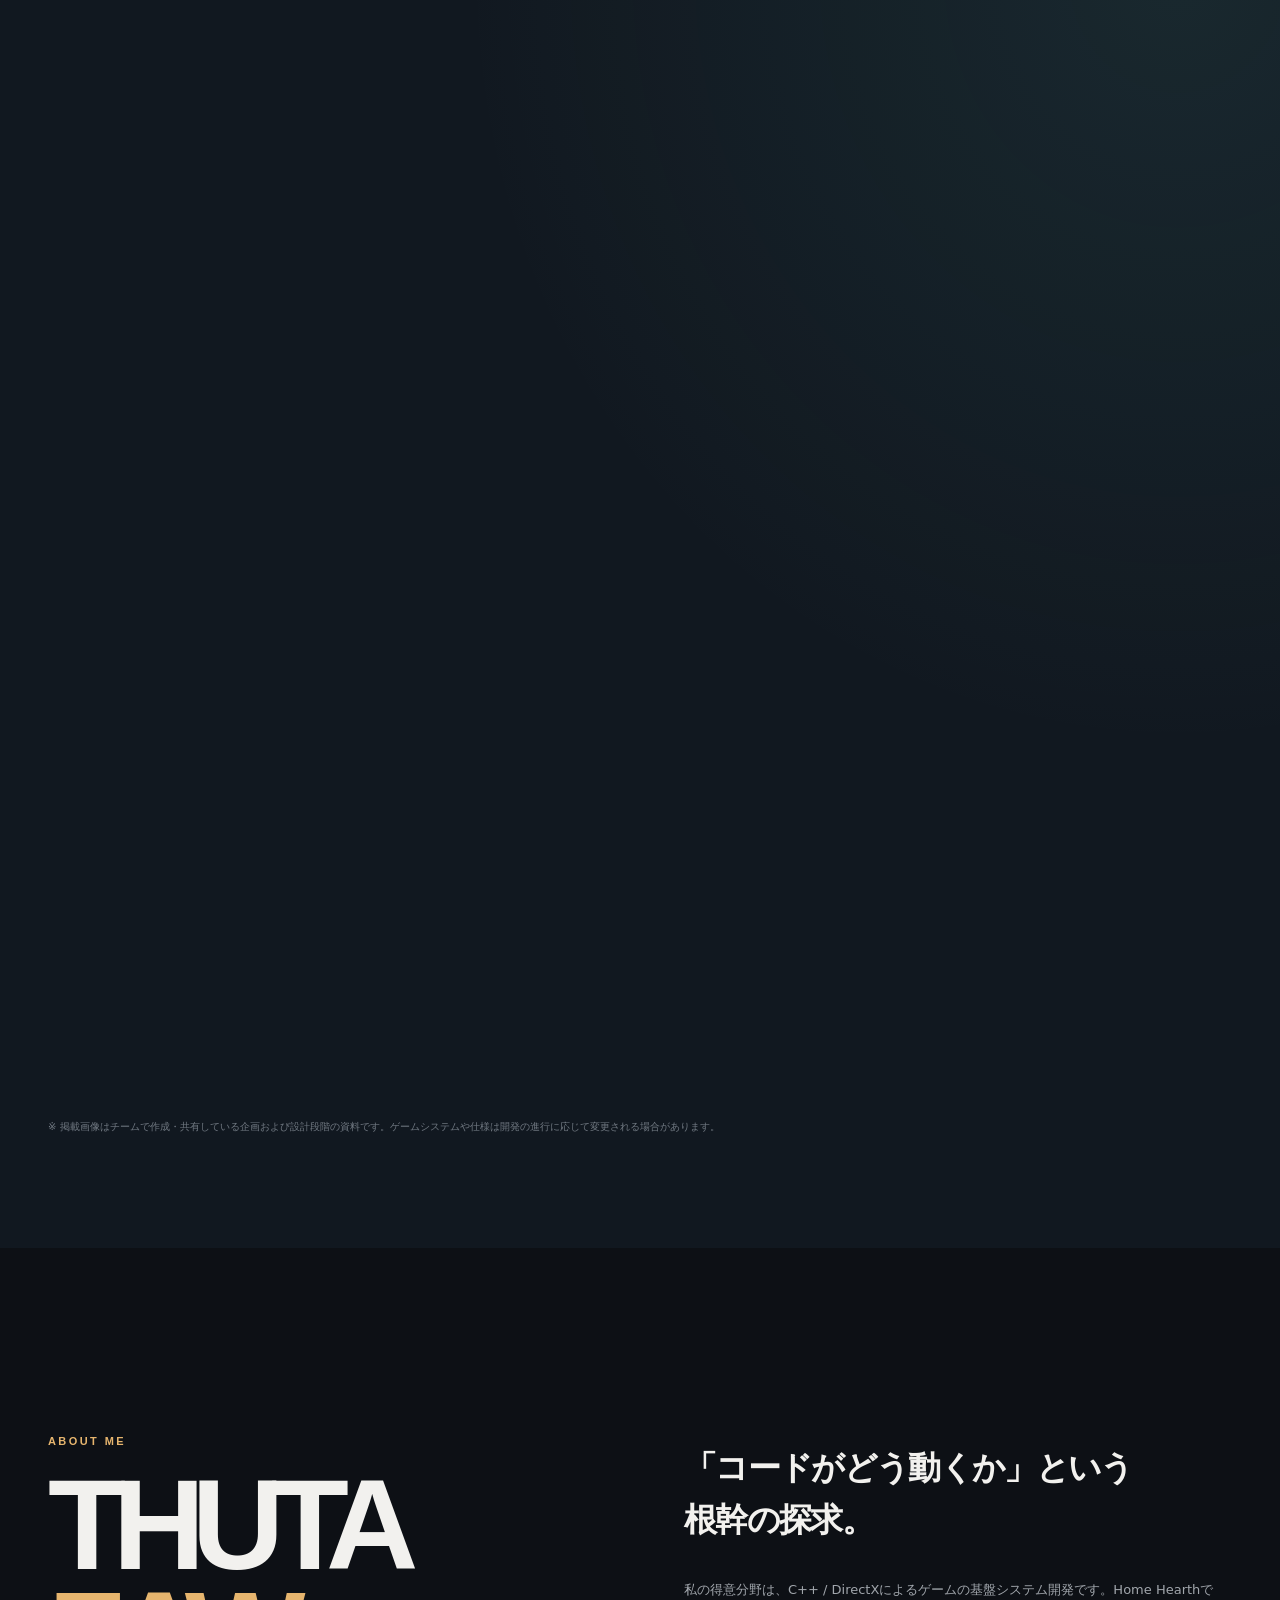
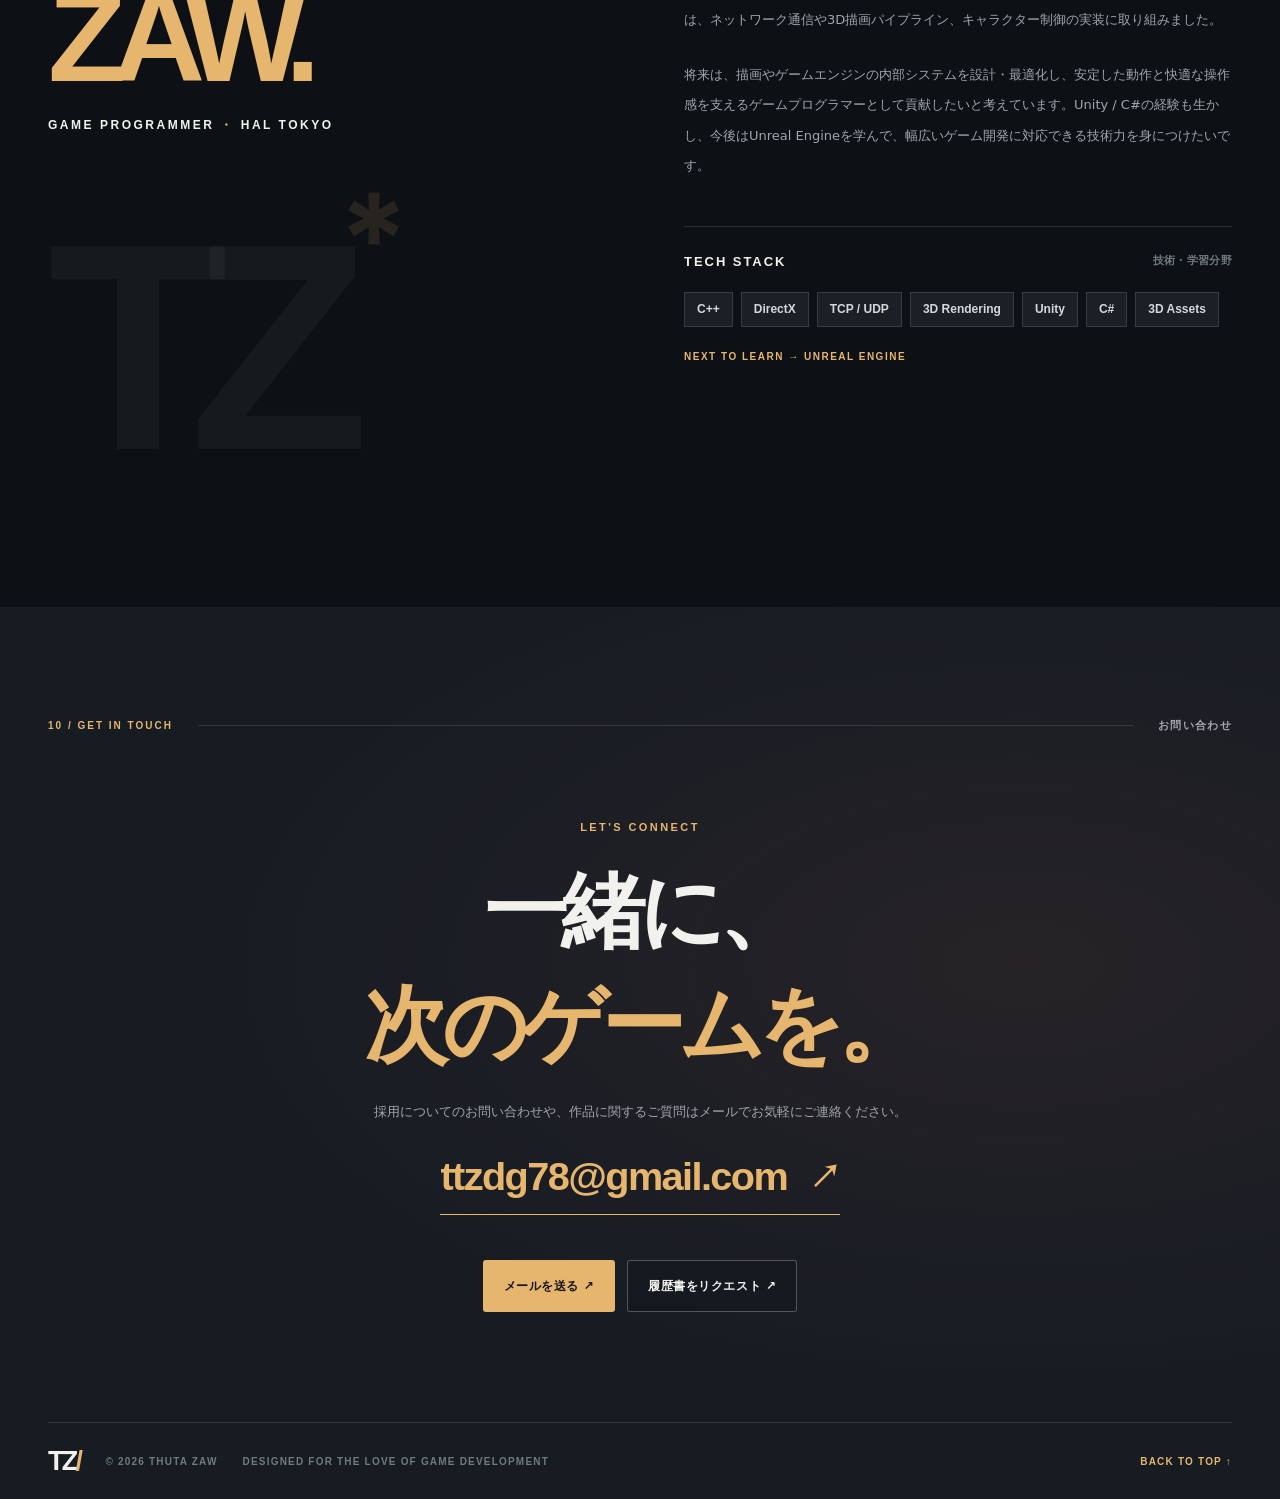
==== commit 0b7d4c8e: "Add files via upload" ====
--- a/index.html
+++ b/index.html
@@ -5,14 +5,15 @@
 <meta charset="utf-8"/>
 <meta content="width=device-width, initial-scale=1" name="viewport"/>
 <meta content="#0d1015" name="theme-color"/>
-<meta content="THUTA ZAWのゲームプログラマーポートフォリオ。C++ / DirectXによる完全自作エンジンの3Dマルチプレイヤーゲーム『Home Hearth』『Chroma Painter』『Space Shooter』の3作品を紹介します。" name="description"/>
+<meta content="THUTA ZAWのゲームプログラマーポートフォリオ。C++ / DirectXによる完全自作エンジンの3Dマルチプレイヤーゲーム『Home Hearth』『Chroma Painter』『Space Shooter』とグループ制作『１００年後』の4作品を紹介します。" name="description"/>
 <meta content="website" property="og:type"/>
 <meta content="THUTA ZAW | Game Programmer Portfolio" property="og:title"/>
-<meta content="Home Hearth / Chroma Painter / Space Shooter — C++ / DirectX / Unity / C#" property="og:description"/>
+<meta content="Home Hearth / Chroma Painter / Space Shooter / １００年後 — C++ / DirectX / Unity" property="og:description"/>
 <title>THUTA ZAW — Game Programmer Portfolio</title>
 <link href="assets/favicon.svg" rel="icon" type="image/svg+xml"/>
 <link href="style.css" rel="stylesheet"/>
 <link href="space.css" rel="stylesheet"/>
+<link href="team-project.css" rel="stylesheet"/>
 <script defer="" src="script.js"></script>
 <script defer="" src="video-embed.js"></script>
 <link href="index.html" hreflang="ja" rel="alternate"/><link href="index-en.html" hreflang="en" rel="alternate"/><link href="language.css" rel="stylesheet"/></head>
@@ -30,13 +31,14 @@
 <a href="#engineering">ENGINEERING</a>
 <a href="#gallery">GALLERY</a><a href="#chroma">CHROMA PAINTER</a>
 <a href="#space">SPACE SHOOTER</a>
+<a href="#team-project">TEAM PROJECT</a>
 <a href="#about">ABOUT</a>
 </nav>
 <a class="header-contact" href="#contact">CONTACT <span aria-hidden="true">↗</span></a>
 <div aria-label="Language / 言語" class="language-switcher" role="group"><a aria-current="page" class="language-choice active" href="index.html" hreflang="ja" lang="ja">日本語</a><a class="language-choice" href="index-en.html" hreflang="en" lang="en">EN</a></div><button aria-controls="mobile-nav" aria-expanded="false" aria-label="メニューを開く" class="menu-toggle" id="menu-toggle" type="button"><span></span><span></span></button>
 </div>
 <nav aria-label="モバイルメニュー" class="mobile-nav" hidden="" id="mobile-nav">
-<a href="#work">PROJECT</a><a href="#engineering">ENGINEERING</a><a href="#gallery">GALLERY</a><a href="#chroma">CHROMA PAINTER</a><a href="#space">SPACE SHOOTER</a><a href="#about">ABOUT</a><a href="#contact">CONTACT</a>
+<a href="#work">PROJECT</a><a href="#engineering">ENGINEERING</a><a href="#gallery">GALLERY</a><a href="#chroma">CHROMA PAINTER</a><a href="#space">SPACE SHOOTER</a><a href="#team-project">TEAM PROJECT</a><a href="#about">ABOUT</a><a href="#contact">CONTACT</a>
 </nav>
 </header>
 <main id="main">
@@ -59,7 +61,7 @@
 <div class="visual-backdrop"></div>
 <figure class="hero-poster">
 <img alt="Home Hearthの3Dゲームプレイ画面。村の建物とキャラクター、アイテムUIが表示されている" fetchpriority="high" src="assets/p05_01.webp"/>
-<figcaption><span class="poster-indicator"><i></i> FEATURED PROJECT</span><span class="poster-count">01 / 03</span></figcaption>
+<figcaption><span class="poster-indicator"><i></i> FEATURED PROJECT</span><span class="poster-count">01 / 04</span></figcaption>
 </figure>
 <div class="floating-label"><span class="float-symbol">✳</span><span>BUILT WITH<br/><strong>C++ / DirectX</strong></span></div>
 <p class="poster-side-note">HOME HEARTH   —   CUSTOM ENGINE</p>
@@ -69,7 +71,7 @@
 </section>
 <section aria-label="プロジェクトの特徴" class="stats-strip">
 <div class="container stats-grid">
-<div class="stat"><strong>03</strong><span>GAME PROJECTS</span></div>
+<div class="stat"><strong>04</strong><span>GAME PROJECTS</span></div>
 <div class="stat"><strong>04</strong><span>PLAYER MULTIPLAYER</span></div>
 <div class="stat"><strong>02<span class="stat-unit">年</span></strong><span>DEVELOPMENT PERIOD</span></div>
 <div class="stat"><strong>02</strong><span>SCHOOL AWARDS</span></div>
@@ -97,13 +99,14 @@
 <div><dt>担当</dt><dd>メインプログラマー</dd></div>
 <div><dt>ジャンル</dt><dd>3Dマルチプレイヤー・アクション</dd></div>
 </dl>
+<div class="contribution-note"><h4>制作での役割・担当範囲</h4><p>メインプログラマーとして、C++ / DirectXによる自作エンジンの通信処理、3D描画パイプライン、キャラクター制御・物理演算などの実装を担当しました。</p></div>
 <div class="work-links"><a class="text-link" href="#home-video">PLAY DEMO REEL <span>↗</span></a><a class="text-link" download="" href="THUTA_ZAW_Portfolio.pdf">DOWNLOAD PDF <span>↓</span></a></div>
 </div>
 </div>
 <div class="awards reveal">
 <div class="awards-head"><span class="award-star">✳</span><div><p class="section-overline">RECOGNITION</p><h3>受賞歴</h3></div></div>
-<div class="award-entry"><span>01</span><p>DirectX オリジナルゲーム学内コンテスト</p><strong>技術力賞</strong></div>
-<div class="award-entry"><span>02</span><p>HAL EVENT WEEK</p><strong>独創力賞</strong></div>
+<div class="award-entry"><span>01</span><p>DirectXオリジナルゲーム学内コンテスト<small class="award-explanation">HAL東京・HAL名古屋・HAL大阪の3校対抗で制作作品を競うコンテスト。</small></p><strong>技術力賞</strong></div>
+<div class="award-entry"><span>02</span><p>進級制作展（HAL EVENT WEEK）<small class="award-explanation">進級制作の成果を発表・展示する学内イベント。</small></p><strong>独創力賞</strong></div>
 </div>
 </div>
 </section>
@@ -232,18 +235,38 @@
 <p class="space-submission-note reveal">※ 実行ファイル・Unityプロジェクト・C#ソースコードは応募先への提出時に別途共有します。この公開サイトには含めていません。 <a href="space-shooter.html">Space Shooterの詳細ページ ↗</a></p>
 </div>
 </section>
+<section class="section team-project-section" id="team-project" aria-labelledby="team-project-title">
+<div class="container">
+<div class="section-topline reveal"><span class="section-index">08 / TEAM PROJECT</span><span class="thin-rule"></span><span class="section-aside">グループ制作</span></div>
+<div class="work-heading reveal team-project-heading"><div><p class="section-overline">GROUP GAME PROJECT / UNITY</p><h2 class="display-heading" id="team-project-title">１００年後</h2></div><p class="work-intro">未来の世界を舞台に、少女とロボットの相棒が掲示板から依頼を受けて働きながら、祖母との大切な思い出を取り戻そうとするゲーム企画です。</p></div>
+<div class="team-project-feature reveal">
+<div class="team-project-feature-image"><img src="assets/100-years-story.webp" alt="１００年後のストーリーとゲームプレイ企画をまとめたMiroボード" loading="lazy"/><span>STORY &amp; GAMEPLAY PLANNING / MIRO</span></div>
+<div class="team-project-feature-copy"><p class="section-overline">MY CONTRIBUTION</p><h3>プレイヤー移動と<br/><em>マップ設計</em></h3><p>グループ制作では、Unityを使用したプレイヤーの移動処理とマップ設計を担当しています。プレイヤーが各エリアを探索し、ステージを進められるよう、操作とマップ構成の両面から制作に取り組んでいます。</p>
+<div class="team-role-mini-grid"><article><span>01 / PLAYER MOVEMENT</span><strong>プレイヤー移動の実装</strong><p>Unity上でプレイヤーの移動処理を担当。</p></article><article><span>02 / MAP DESIGN</span><strong>ステージマップ設計</strong><p>各エリアの構造とステージの進行を考えたマップ設計。</p></article></div>
+<div class="chip-row team-project-chips"><span>UNITY</span><span>PLAYER MOVEMENT</span><span>MAP DESIGN</span><span>TEAM DEVELOPMENT</span></div>
+<a class="text-link team-project-details-link" href="100-years.html">グループ制作の詳細を見る <span>↗</span></a></div>
+</div>
+<div class="team-stage-strip reveal"><div class="team-stage-strip-label"><span>STAGE PLAN</span><small>企画ボードに記載された4つのステージ</small></div><div class="team-stage-pills"><span><b>01</b> WAREHOUSE</span><span><b>02</b> SECURITY ROOM</span><span><b>03</b> MAZE ROOM</span><span><b>04</b> FINAL STORAGE</span></div></div>
+<div class="team-project-preview-grid reveal" aria-label="１００年後の企画資料">
+<figure><button class="team-image-zoom" data-image="assets/100-years-stages.webp" data-alt="倉庫、セキュリティルーム、迷路ルーム、最終保管庫のステージストーリーボード" type="button"><img src="assets/100-years-stages.webp" alt="4つのステージの構成とストーリーボード" loading="lazy"/><span>拡大 ↗</span></button><figcaption>STAGE STORYBOARDS</figcaption></figure>
+<figure><button class="team-image-zoom" data-image="assets/100-years-assets.webp" data-alt="ゲーム内の装置やロボット、倉庫レイアウトなどのコンセプト資料" type="button"><img src="assets/100-years-assets.webp" alt="装置、ロボット、倉庫や環境のコンセプト資料" loading="lazy"/><span>拡大 ↗</span></button><figcaption>ENVIRONMENT &amp; ASSET IDEAS</figcaption></figure>
+<figure><button class="team-image-zoom" data-image="assets/100-years-skills.webp" data-alt="主人公のMemory RewindとロボットのMemory Stealの企画メモ" type="button"><img src="assets/100-years-skills.webp" alt="Memory RewindとMemory Stealのゲームシステム案" loading="lazy"/><span>拡大 ↗</span></button><figcaption>GAMEPLAY SYSTEM CONCEPTS</figcaption></figure>
+</div>
+<p class="team-project-disclaimer">※ 掲載画像はチームで作成・共有している企画および設計段階の資料です。ゲームシステムや仕様は開発の進行に応じて変更される場合があります。</p>
+</div>
+</section>
 <section class="section about-section" id="about">
 <div class="container">
-<div class="section-topline reveal"><span class="section-index">08 / ABOUT THE DEVELOPER</span><span class="thin-rule"></span><span class="section-aside">自己紹介</span></div>
+<div class="section-topline reveal"><span class="section-index">09 / ABOUT THE DEVELOPER</span><span class="thin-rule"></span><span class="section-aside">自己紹介</span></div>
 <div class="about-grid">
 <div class="about-left reveal"><p class="section-overline">ABOUT ME</p><h2 class="about-display">THUTA<br/><em>ZAW.</em></h2><div class="about-role">GAME PROGRAMMER <span>・</span> HAL TOKYO</div><div aria-hidden="true" class="about-decoration">TZ<span>＊</span></div></div>
-<div class="about-right reveal"><p class="about-lead">「コードがどう動くか」という<br/>根幹の探求。</p><p>DirectXやC++を用いた開発経験を活かし、ハードウェアレベルでコードがどのように処理されるのかを意識しながら実装を行っています。</p><p>現在のUnityやC#の知識を土台に、今後はUnreal Engineの学習にも取り組み、ゲームエンジンのアーキテクチャへの理解をさらに深めたいと考えています。</p><div class="skills-block"><h3>TECH STACK <span>技術・学習分野</span></h3><div class="skill-list"><span>C++</span><span>DirectX</span><span>TCP / UDP</span><span>3D Rendering</span><span>Unity</span><span>C#</span><span>3D Assets</span></div><p class="learning-note">NEXT TO LEARN → UNREAL ENGINE</p></div></div>
+<div class="about-right reveal"><p class="about-lead">「コードがどう動くか」という<br/>根幹の探求。</p><p>私の得意分野は、C++ / DirectXによるゲームの基盤システム開発です。Home Hearthでは、ネットワーク通信や3D描画パイプライン、キャラクター制御の実装に取り組みました。</p><p>将来は、描画やゲームエンジンの内部システムを設計・最適化し、安定した動作と快適な操作感を支えるゲームプログラマーとして貢献したいと考えています。Unity / C#の経験も生かし、今後はUnreal Engineを学んで、幅広いゲーム開発に対応できる技術力を身につけたいです。</p><div class="skills-block"><h3>TECH STACK <span>技術・学習分野</span></h3><div class="skill-list"><span>C++</span><span>DirectX</span><span>TCP / UDP</span><span>3D Rendering</span><span>Unity</span><span>C#</span><span>3D Assets</span></div><p class="learning-note">NEXT TO LEARN → UNREAL ENGINE</p></div></div>
 </div>
 </div>
 </section>
 <section class="section contact-section" id="contact">
 <div class="container">
-<div class="section-topline reveal"><span class="section-index">09 / GET IN TOUCH</span><span class="thin-rule"></span><span class="section-aside">お問い合わせ</span></div>
+<div class="section-topline reveal"><span class="section-index">10 / GET IN TOUCH</span><span class="thin-rule"></span><span class="section-aside">お問い合わせ</span></div>
 <div class="contact-content reveal"><p class="section-overline">LET'S CONNECT</p><h2>一緒に、<br/><em>次のゲームを。</em></h2><p>採用についてのお問い合わせや、作品に関するご質問はメールでお気軽にご連絡ください。</p><a class="email-link" href="mailto:ttzdg78@gmail.com">ttzdg78@gmail.com <span aria-hidden="true">↗</span></a><div class="contact-actions"><a class="btn btn-primary" href="mailto:ttzdg78@gmail.com?subject=Portfolio%20Inquiry">メールを送る ↗</a><a class="btn btn-outline resume-button" href="mailto:ttzdg78@gmail.com?subject=%E5%B1%A5%E6%AD%B4%E6%9B%B8%E3%81%AE%E3%81%94%E4%BE%9D%E9%A0%BC%20/%20Resume%20Request">履歴書をリクエスト ↗</a></div></div>
 <footer class="footer"><a class="footer-brand" href="#top">TZ<span>/</span></a><span>© <span id="year">2026</span> THUTA ZAW</span><span>DESIGNED FOR THE LOVE OF GAME DEVELOPMENT</span><a class="back-to-top" href="#top">BACK TO TOP ↑</a></footer>
 </div>
--- a/style.css
+++ b/style.css
@@ -414,3 +414,10 @@
   .home-hearth-video {grid-template-columns:minmax(0,1fr);gap:22px;}
   .home-hearth-video-frame {min-width:0;width:100%;}
 }
+
+/* Teacher review revisions: award context and confirmed contribution details */
+.award-explanation { display:block; margin-top:.36rem; font-size:.78rem; line-height:1.65; color:var(--text-muted, #a5aab3); font-weight:400; }
+.contribution-note { margin:1.25rem 0 1rem; padding:1rem 1.15rem; background:rgba(255,255,255,.035); border-left:2px solid var(--accent, #eab565); border-radius:0 8px 8px 0; }
+.contribution-note h4 { font-size:.85rem; letter-spacing:.02em; margin:0 0 .5rem; color:var(--text, #f4f4f4); }
+.contribution-note p { margin:0; font-size:.9rem; line-height:1.78; }
+@media(max-width:650px) { .contribution-note { padding:.85rem; } .award-explanation { font-size:.75rem; } }
--- a/team-project.css
+++ b/team-project.css
@@ -0,0 +1,99 @@
+/* 100 Years Later — team project styles */
+.team-project-section{background:radial-gradient(ellipse at 92% 14%,rgba(102,205,195,.09),transparent 43%),#111820;overflow:hidden}
+.team-project-heading{align-items:end}
+.team-project-feature{display:grid;grid-template-columns:1.03fr .97fr;gap:0;border:1px solid var(--line);background:#151d26;box-shadow:0 24px 80px rgba(0,0,0,.22)}
+.team-project-feature-image{position:relative;min-height:390px;background:#e8e8e5;overflow:hidden}
+.team-project-feature-image img{width:100%;height:100%;min-height:390px;object-fit:cover;object-position:center}
+.team-project-feature-image>span{position:absolute;left:18px;bottom:16px;background:rgba(10,14,18,.88);border:1px solid rgba(255,255,255,.18);padding:8px 12px;color:#eee;font:750 9px/1.2 var(--display-font);letter-spacing:.16em}
+.team-project-feature-copy{padding:clamp(27px,4vw,54px);display:flex;flex-direction:column;justify-content:center}
+.team-project-feature-copy h3{font-size:clamp(29px,3.2vw,45px);line-height:1.35;letter-spacing:-.055em;margin:0 0 20px}
+.team-project-feature-copy h3 em{font-style:normal;color:var(--gold)}
+.team-project-feature-copy>p:not(.section-overline){color:var(--muted);font-size:13px;line-height:2.2;margin:0 0 24px}
+.team-role-mini-grid{display:grid;grid-template-columns:1fr 1fr;gap:11px;margin:4px 0 22px}
+.team-role-mini-grid article{padding:15px 14px;background:#10161e;border:1px solid var(--line)}
+.team-role-mini-grid article span{display:block;color:var(--gold);font:750 9px/1.3 var(--display-font);letter-spacing:.14em;margin-bottom:9px}
+.team-role-mini-grid article strong{display:block;font-size:13px;line-height:1.6;margin-bottom:5px}
+.team-role-mini-grid article p{margin:0;color:var(--muted);font-size:11px;line-height:1.8}
+.team-project-chips{margin-bottom:16px}
+.team-project-details-link{display:inline-flex;align-self:flex-start;color:var(--gold);font:750 11px/1.5 var(--display-font);letter-spacing:.1em;border-bottom:1px solid rgba(230,181,110,.45);padding-bottom:7px}
+.team-stage-strip{display:grid;grid-template-columns:220px 1fr;gap:25px;align-items:center;padding:26px 0;border-bottom:1px solid var(--line)}
+.team-stage-strip-label span{display:block;font:800 11px/1.2 var(--display-font);letter-spacing:.17em;color:var(--gold)}
+.team-stage-strip-label small{display:block;margin-top:7px;color:var(--muted);font-size:11px}
+.team-stage-pills{display:grid;grid-template-columns:repeat(4,1fr);gap:8px}
+.team-stage-pills span{min-height:56px;display:flex;align-items:center;gap:10px;padding:10px 12px;background:#1a232d;border:1px solid var(--line);font:750 9px/1.45 var(--display-font);letter-spacing:.06em;color:#e3e8eb}
+.team-stage-pills b{color:var(--gold);font-size:12px}
+.team-project-preview-grid{display:grid;grid-template-columns:repeat(3,1fr);gap:18px;margin-top:38px}
+.team-project-preview-grid figure{margin:0;min-width:0}
+.team-project-preview-grid button{width:100%;height:210px;position:relative;overflow:hidden;border:1px solid var(--line);padding:0;background:#e9e9e5;cursor:zoom-in}
+.team-project-preview-grid img{width:100%;height:100%;object-fit:cover;transition:transform .35s}
+.team-project-preview-grid button:hover img{transform:scale(1.035)}
+.team-project-preview-grid button>span{position:absolute;right:10px;bottom:10px;color:#fff;background:#0d1015d9;padding:6px 9px;font:700 9px/1 var(--display-font)}
+.team-project-preview-grid figcaption{margin-top:9px;color:var(--subtle);font:750 9px/1.4 var(--display-font);letter-spacing:.14em}
+.team-project-disclaimer{margin:23px 0 0;color:var(--subtle);font-size:10px;line-height:1.8}
+
+/* Detail page */
+.team-detail-page{--team-teal:#80d8d0;background:#0d1218}
+.team-detail-hero{position:relative;overflow:hidden;background:radial-gradient(ellipse at 88% 18%,rgba(106,203,194,.16),transparent 48%),radial-gradient(ellipse at 5% 80%,rgba(230,181,110,.07),transparent 44%),#0e141b;padding:38px 0 76px}
+.team-detail-hero:before{content:"";position:absolute;inset:0;pointer-events:none;opacity:.28;background-image:linear-gradient(rgba(200,230,235,.06) 1px,transparent 1px),linear-gradient(90deg,rgba(200,230,235,.06) 1px,transparent 1px);background-size:78px 78px;mask-image:linear-gradient(#000,transparent 90%)}
+.team-detail-hero .container{position:relative}
+.team-back{display:inline-block;color:var(--muted);font:750 10px/1.3 var(--display-font);letter-spacing:.16em;margin-bottom:34px}
+.team-back:hover{color:var(--gold)}
+.team-detail-hero-grid{display:grid;grid-template-columns:.92fr 1.08fr;gap:58px;align-items:center}
+.team-detail-kicker{color:var(--team-teal);font:800 10px/1.3 var(--display-font);letter-spacing:.2em}
+.team-detail-copy h1{font:900 clamp(54px,7.2vw,105px)/1.08 var(--display-font);letter-spacing:-.075em;margin:20px 0 14px}
+.team-detail-copy h1 em{font-style:normal;color:var(--gold)}
+.team-detail-lead{font-size:clamp(22px,2.6vw,34px);line-height:1.5;font-weight:750;letter-spacing:-.045em;margin:0 0 15px}
+.team-detail-desc{max-width:620px;color:var(--muted);font-size:13px;line-height:2.2;margin:0 0 23px}
+.team-detail-tags{display:flex;flex-wrap:wrap;gap:8px}
+.team-detail-tags span{border:1px solid rgba(215,227,239,.2);padding:7px 10px;color:#d0d9df;font:750 9px/1.3 var(--display-font);letter-spacing:.12em}
+.team-detail-hero-visual{position:relative;border:1px solid rgba(255,255,255,.17);background:#e8e9e5;padding:8px;box-shadow:0 24px 90px #0008;transform:rotate(.5deg)}
+.team-detail-hero-visual img{width:100%;aspect-ratio:1.55;object-fit:cover}
+.team-detail-hero-visual span{display:flex;justify-content:space-between;padding:12px 9px 5px;background:#151d26;color:#d8e0e4;font:750 9px/1.4 var(--display-font);letter-spacing:.12em}
+.team-detail-facts{display:grid;grid-template-columns:repeat(4,1fr);gap:1px;background:var(--line);margin-top:52px;border:1px solid var(--line)}
+.team-detail-facts div{background:#141d26;padding:17px 18px;min-width:0}
+.team-detail-facts small{display:block;color:var(--subtle);font:750 9px/1.3 var(--display-font);letter-spacing:.15em;margin-bottom:8px}
+.team-detail-facts strong{font-size:12px;line-height:1.5;color:#e8ecef}
+.team-detail-section{padding:94px 0;background:#111820}
+.team-detail-section:nth-of-type(even){background:#0d131a}
+.team-detail-section-head{margin-bottom:38px}
+.team-detail-section-head>span{color:var(--team-teal);font:800 10px/1.3 var(--display-font);letter-spacing:.18em}
+.team-detail-section-head h2{font-size:clamp(34px,4.2vw,60px);letter-spacing:-.065em;line-height:1.2;margin:13px 0 0}
+.team-detail-section-head h2 em{font-style:normal;color:var(--gold)}
+.team-overview-grid{display:grid;grid-template-columns:1fr 1fr;gap:45px;align-items:center}
+.team-overview-copy p{color:var(--muted);font-size:13px;line-height:2.25}
+.team-overview-copy .team-emphasis{color:var(--text);font-size:18px;line-height:1.8;font-weight:700}
+.team-overview-image{border:1px solid var(--line);padding:8px;background:#e9e9e5}
+.team-overview-image img{width:100%;aspect-ratio:1.55;object-fit:cover}
+.team-role-grid{display:grid;grid-template-columns:repeat(2,1fr);gap:16px}
+.team-role-card{background:#17212b;border:1px solid var(--line);padding:26px}
+.team-role-card>span{display:block;color:var(--team-teal);font:800 10px/1.3 var(--display-font);letter-spacing:.16em;margin-bottom:18px}
+.team-role-card h3{font-size:23px;letter-spacing:-.04em;margin-bottom:12px}
+.team-role-card p{color:var(--muted);font-size:12px;line-height:2.05;margin:0}
+.team-stages-grid{display:grid;grid-template-columns:repeat(4,1fr);gap:12px}
+.team-stage-card{position:relative;padding:22px 17px;background:#17212b;border:1px solid var(--line);min-height:145px}
+.team-stage-card small{display:block;color:var(--gold);font:800 11px/1 var(--display-font);letter-spacing:.16em;margin-bottom:22px}
+.team-stage-card h3{font:800 16px/1.45 var(--display-font);letter-spacing:.01em;margin:0 0 8px}
+.team-stage-card p{color:var(--muted);font-size:11px;line-height:1.7;margin:0}
+.team-concept-grid{display:grid;grid-template-columns:repeat(3,1fr);gap:14px}
+.team-concept-card{background:#17212b;border:1px solid var(--line);padding:24px}
+.team-concept-card small{display:block;color:var(--team-teal);font:800 9px/1.4 var(--display-font);letter-spacing:.15em;margin-bottom:14px}
+.team-concept-card h3{font-size:19px;margin:0 0 10px}
+.team-concept-card p{color:var(--muted);font-size:12px;line-height:2;margin:0}
+.team-concept-note{margin:18px 0 0;color:var(--subtle);font-size:10px;line-height:1.8}
+.team-gallery-grid{display:grid;grid-template-columns:repeat(2,1fr);gap:20px}
+.team-gallery-grid figure{margin:0;min-width:0;background:#151d26;border:1px solid var(--line);padding:10px}
+.team-gallery-grid button{display:block;position:relative;width:100%;height:300px;padding:0;border:0;background:#e9e9e5;overflow:hidden;cursor:zoom-in}
+.team-gallery-grid img{width:100%;height:100%;object-fit:contain;transition:transform .35s}
+.team-gallery-grid button:hover img{transform:scale(1.025)}
+.team-gallery-grid button span{position:absolute;right:12px;bottom:12px;background:#10161ddd;color:#fff;padding:7px 10px;font:750 9px/1 var(--display-font)}
+.team-gallery-grid figcaption{padding:12px 4px 3px;color:var(--muted);font:750 9px/1.5 var(--display-font);letter-spacing:.14em}
+.team-detail-disclaimer{padding:0 0 66px;background:#111820;color:var(--subtle);font-size:10px;line-height:1.8}.team-detail-disclaimer .container{display:block;margin-top:0;margin-bottom:0}
+.team-detail-end{text-align:center;padding:82px 0;background:radial-gradient(ellipse at 50% 0,rgba(106,203,194,.1),transparent 67%),#0d1218}
+.team-detail-end>div>span{color:var(--subtle);font:750 9px/1.4 var(--display-font);letter-spacing:.2em}
+.team-detail-end h2{font:900 clamp(32px,5vw,66px)/1.25 var(--display-font);letter-spacing:-.06em;margin:17px 0 26px}
+.team-detail-end h2 em{font-style:normal;color:var(--gold)}
+.team-detail-footer{border-top:1px solid var(--line);background:#0d1218;padding:22px 0;color:var(--subtle);font:750 9px/1.4 var(--display-font);letter-spacing:.12em}
+.team-detail-footer .container{display:flex;align-items:center;justify-content:space-between;gap:18px}
+.team-detail-footer a{color:var(--gold)}
+@media(max-width:900px){.team-project-feature{grid-template-columns:1fr}.team-project-feature-image,.team-project-feature-image img{min-height:0;height:auto;aspect-ratio:1.55}.team-stage-strip{grid-template-columns:1fr}.team-detail-hero-grid{grid-template-columns:1fr;gap:30px}.team-detail-hero-visual{max-width:800px}.team-stages-grid{grid-template-columns:repeat(2,1fr)}.team-detail-facts{grid-template-columns:repeat(2,1fr)}}
+@media(max-width:640px){.team-project-feature-copy{padding:25px 21px}.team-role-mini-grid{grid-template-columns:1fr}.team-stage-pills{grid-template-columns:repeat(2,1fr)}.team-project-preview-grid{grid-template-columns:1fr;gap:15px}.team-project-preview-grid button{height:220px}.team-detail-hero{padding:26px 0 52px}.team-detail-copy h1{font-size:clamp(48px,14vw,72px)}.team-detail-facts{margin-top:32px;grid-template-columns:repeat(2,1fr)}.team-detail-section{padding:68px 0}.team-overview-grid{grid-template-columns:1fr;gap:22px}.team-role-grid{grid-template-columns:1fr}.team-stages-grid{grid-template-columns:repeat(2,1fr);gap:9px}.team-stage-card{padding:17px 13px;min-height:130px}.team-concept-grid{grid-template-columns:1fr}.team-gallery-grid{grid-template-columns:1fr;gap:13px}.team-gallery-grid button{height:240px}.team-detail-footer .container{align-items:flex-start;flex-direction:column}}
